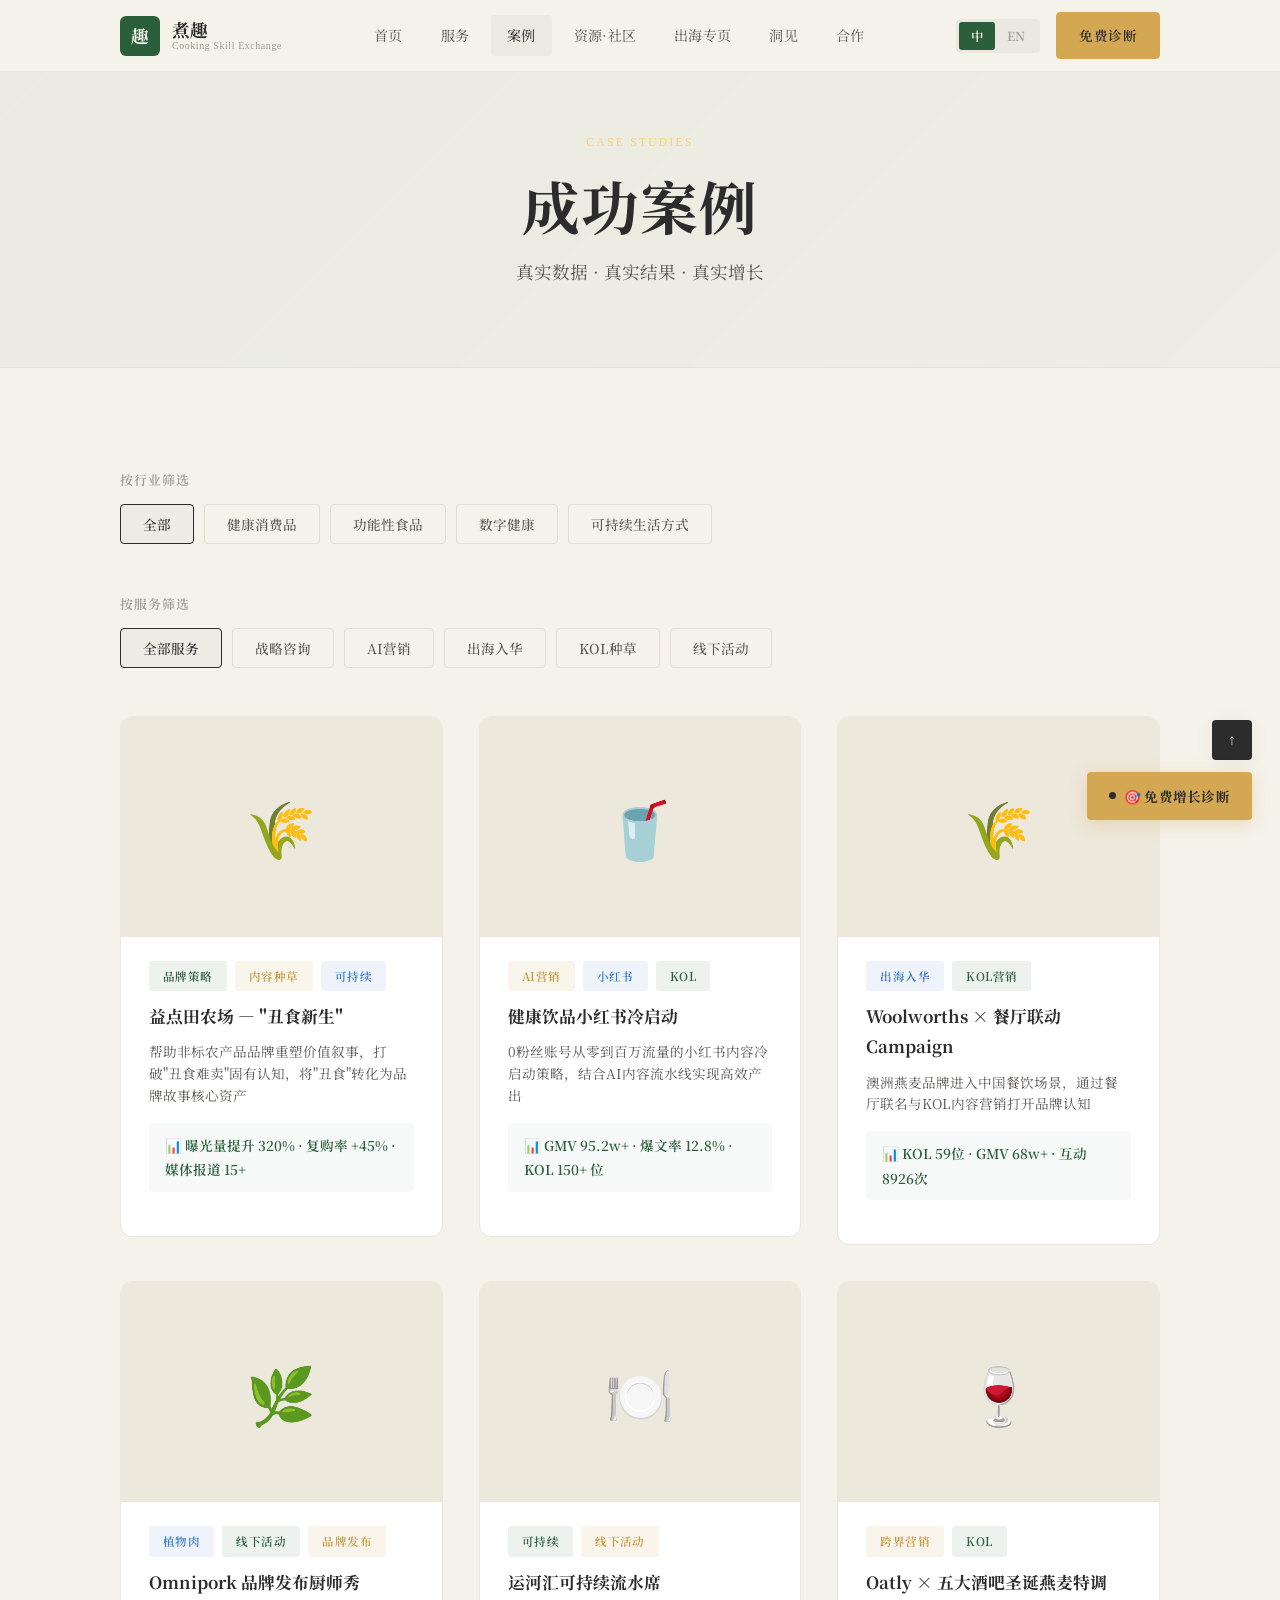
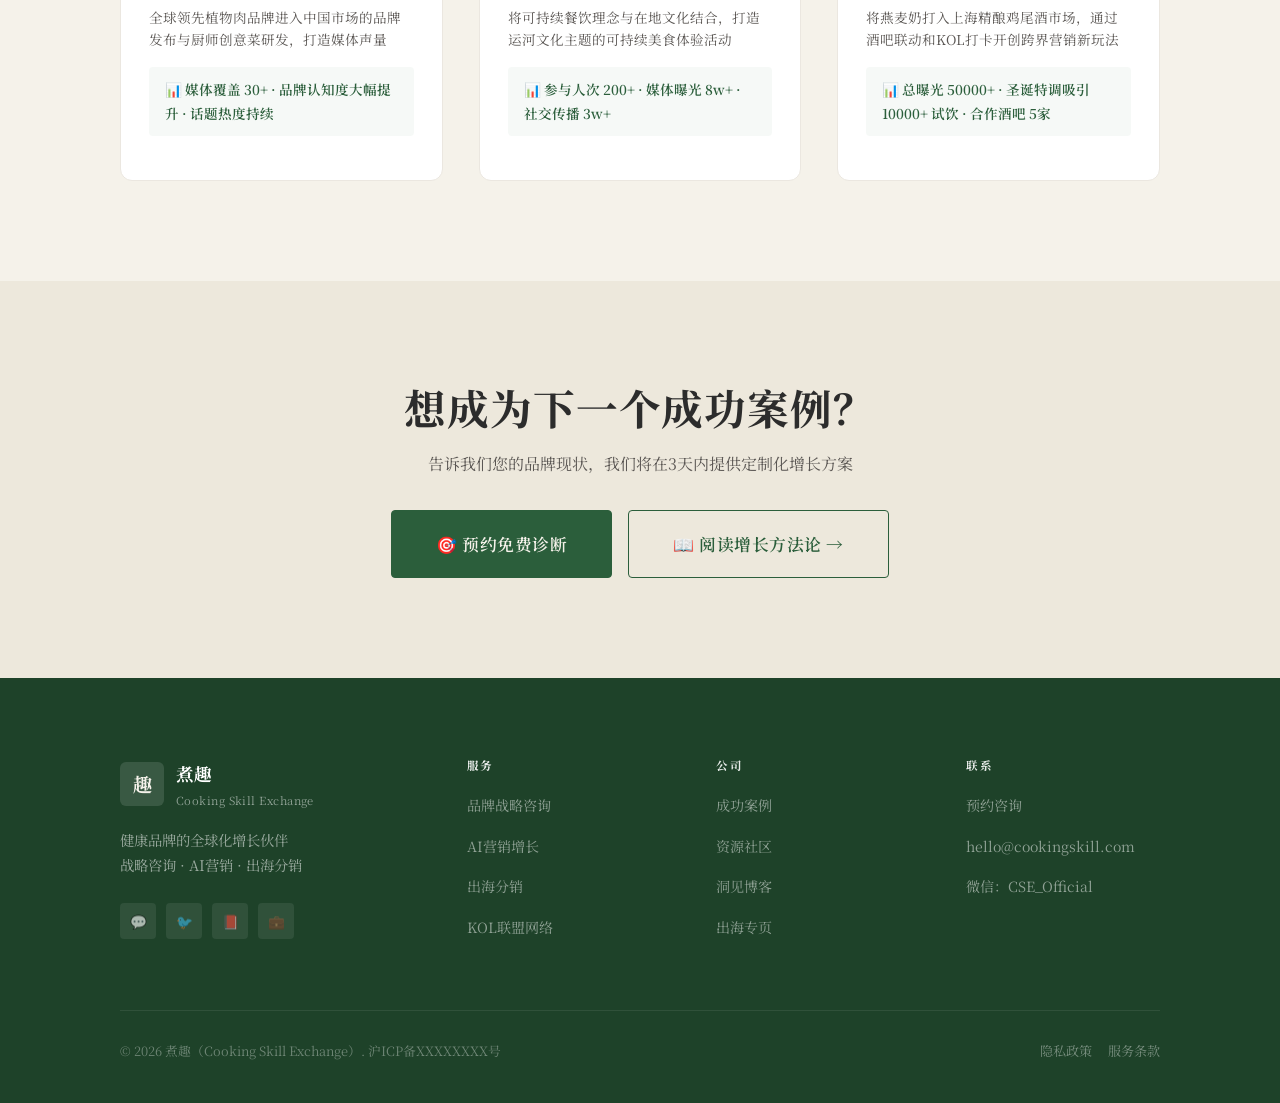
==== pages/cases.html @ 8b90eb32 "Initial commit: 煮趣官网极简优雅风格 V1.0" ====
<!DOCTYPE html>
<html lang="zh-CN">
<head>
  <meta charset="UTF-8">
  <meta name="viewport" content="width=device-width, initial-scale=1.0">
  <meta name="description" content="煮趣成功案例 — 涵盖健康消费品、AI营销、出海入华、KOL种草等真实增长数据。">
  <title>案例 | 煮趣 CSE</title>
  <link rel="preconnect" href="https://fonts.googleapis.com">
  <link href="https://fonts.googleapis.com/css2?family=Noto+Serif+SC:wght@400;600;700;900&family=Georgia&display=swap" rel="stylesheet">
  <link rel="stylesheet" href="../css/main.css">
</head>
<body>

<!-- 导航栏 -->
<nav class="navbar" id="navbar">
  <div class="navbar-inner">
    <a href="../index.html" class="navbar-logo">
      <div class="navbar-logo-icon">趣</div>
      <div class="navbar-logo-text">
        <span class="navbar-logo-cn">煮趣</span>
        <span class="navbar-logo-en">Cooking Skill Exchange</span>
      </div>
    </a>
    <nav class="navbar-nav">
      <a href="../index.html">首页</a>
      <a href="services.html">服务</a>
      <a href="cases.html" class="active">案例</a>
      <a href="resources.html">资源·社区</a>
      <a href="global.html">出海专页</a>
      <a href="insights.html">洞见</a>
      <a href="contact.html">合作</a>
    </nav>
    <div class="navbar-actions">
      <div class="lang-switch">
        <button class="lang-btn active" data-lang="zh">中</button>
        <button class="lang-btn" data-lang="en">EN</button>
      </div>
      <a href="contact.html" class="btn btn-primary btn-sm">免费诊断</a>
    </div>
    <button class="hamburger" aria-label="菜单"><span></span><span></span><span></span></button>
  </div>
</nav>

<div class="mobile-menu">
  <a href="../index.html">首页</a>
  <a href="services.html">服务</a>
  <a href="cases.html">案例</a>
  <a href="resources.html">资源·社区</a>
  <a href="global.html">出海专页</a>
  <a href="insights.html">洞见</a>
  <a href="contact.html">合作</a>
  <div class="mobile-menu-actions">
    <a href="contact.html" class="btn btn-primary btn-sm">免费诊断</a>
  </div>
</div>

<!-- Page Hero -->
<section class="page-hero">
  <div class="container">
    <div class="page-hero-content">
      <p class="section-label" style="color:#ffd166;">Case Studies</p>
      <h1>成功案例</h1>
      <p class="desc">真实数据 · 真实结果 · 真实增长</p>
    </div>
  </div>
</section>

<!-- 筛选区 -->
<section class="section" style="padding-bottom:0;">
  <div class="container">
    <div style="margin-bottom:32px;">
      <p style="font-size:0.8rem;color:var(--muted);font-weight:600;text-transform:uppercase;letter-spacing:0.08em;margin-bottom:12px;">按行业筛选</p>
      <div class="filter-bar">
        <button class="filter-btn active" data-filter="all">全部</button>
        <button class="filter-btn" data-filter="food">健康消费品</button>
        <button class="filter-btn" data-filter="functional">功能性食品</button>
        <button class="filter-btn" data-filter="digital">数字健康</button>
        <button class="filter-btn" data-filter="sustainable">可持续生活方式</button>
      </div>
    </div>
    <div style="margin-bottom:32px;">
      <p style="font-size:0.8rem;color:var(--muted);font-weight:600;text-transform:uppercase;letter-spacing:0.08em;margin-bottom:12px;">按服务筛选</p>
      <div class="filter-bar">
        <button class="filter-btn active" data-filter="all">全部服务</button>
        <button class="filter-btn" data-filter="strategy">战略咨询</button>
        <button class="filter-btn" data-filter="ai">AI营销</button>
        <button class="filter-btn" data-filter="global">出海入华</button>
        <button class="filter-btn" data-filter="kol">KOL种草</button>
        <button class="filter-btn" data-filter="offline">线下活动</button>
      </div>
    </div>
  </div>
</section>

<!-- 案例列表 -->
<section class="section" style="padding-top:0;">
  <div class="container">
    <div class="card-grid" id="caseGrid">

      <!-- 案例1：益点田农场 -->
      <div class="case-card-wrap" data-tags="strategy,food,sustainable">
        <div class="case-card">
          <div class="case-card-img" style="background:var(--cream-dark);;color:var(--green)">
            <div style="font-size:3.5rem;">🌾</div>
          </div>
          <div class="case-card-body">
            <div class="case-card-tags" style="margin-bottom:10px;">
              <span class="tag tag-green">品牌策略</span>
              <span class="tag tag-yellow">内容种草</span>
              <span class="tag tag-blue">可持续</span>
            </div>
            <div class="case-card-title">益点田农场 — "丑食新生"</div>
            <div class="case-card-challenge">帮助非标农产品品牌重塑价值叙事，打破"丑食难卖"固有认知，将"丑食"转化为品牌故事核心资产</div>
            <div class="case-card-result">📊 曝光量提升 320% · 复购率 +45% · 媒体报道 15+</div>
          </div>
        </div>
      </div>

      <!-- 案例2：健康饮品小红书 -->
      <div class="case-card-wrap" data-tags="ai,kol,food">
        <div class="case-card">
          <div class="case-card-img" style="background:var(--cream-dark);;color:var(--green)">
            <div style="font-size:3.5rem;">🥤</div>
          </div>
          <div class="case-card-body">
            <div class="case-card-tags" style="margin-bottom:10px;">
              <span class="tag tag-yellow">AI营销</span>
              <span class="tag tag-blue">小红书</span>
              <span class="tag tag-green">KOL</span>
            </div>
            <div class="case-card-title">健康饮品小红书冷启动</div>
            <div class="case-card-challenge">0粉丝账号从零到百万流量的小红书内容冷启动策略，结合AI内容流水线实现高效产出</div>
            <div class="case-card-result">📊 GMV 95.2w+ · 爆文率 12.8% · KOL 150+ 位</div>
          </div>
        </div>
      </div>

      <!-- 案例3：Woolworths -->
      <div class="case-card-wrap" data-tags="global,kol,food">
        <div class="case-card">
          <div class="case-card-img" style="background:var(--cream-dark);;color:var(--green)">
            <div style="font-size:3.5rem;">🌾</div>
          </div>
          <div class="case-card-body">
            <div class="case-card-tags" style="margin-bottom:10px;">
              <span class="tag tag-blue">出海入华</span>
              <span class="tag tag-green">KOL营销</span>
            </div>
            <div class="case-card-title">Woolworths × 餐厅联动 Campaign</div>
            <div class="case-card-challenge">澳洲燕麦品牌进入中国餐饮场景，通过餐厅联名与KOL内容营销打开品牌认知</div>
            <div class="case-card-result">📊 KOL 59位 · GMV 68w+ · 互动 8926次</div>
          </div>
        </div>
      </div>

      <!-- 案例4：Omnipork厨师秀 -->
      <div class="case-card-wrap" data-tags="offline,strategy,functional">
        <div class="case-card">
          <div class="case-card-img" style="background:var(--cream-dark);;color:var(--green)">
            <div style="font-size:3.5rem;">🌿</div>
          </div>
          <div class="case-card-body">
            <div class="case-card-tags" style="margin-bottom:10px;">
              <span class="tag tag-blue">植物肉</span>
              <span class="tag tag-green">线下活动</span>
              <span class="tag tag-yellow">品牌发布</span>
            </div>
            <div class="case-card-title">Omnipork 品牌发布厨师秀</div>
            <div class="case-card-challenge">全球领先植物肉品牌进入中国市场的品牌发布与厨师创意菜研发，打造媒体声量</div>
            <div class="case-card-result">📊 媒体覆盖 30+ · 品牌认知度大幅提升 · 话题热度持续</div>
          </div>
        </div>
      </div>

      <!-- 案例5：运河汇可持续 -->
      <div class="case-card-wrap" data-tags="offline,sustainable,strategy">
        <div class="case-card">
          <div class="case-card-img" style="background:var(--cream-dark);;color:var(--green)">
            <div style="font-size:3.5rem;">🍽️</div>
          </div>
          <div class="case-card-body">
            <div class="case-card-tags" style="margin-bottom:10px;">
              <span class="tag tag-green">可持续</span>
              <span class="tag tag-yellow">线下活动</span>
            </div>
            <div class="case-card-title">运河汇可持续流水席</div>
            <div class="case-card-challenge">将可持续餐饮理念与在地文化结合，打造运河文化主题的可持续美食体验活动</div>
            <div class="case-card-result">📊 参与人次 200+ · 媒体曝光 8w+ · 社交传播 3w+</div>
          </div>
        </div>
      </div>

      <!-- 案例6：Oatly酒吧联动 -->
      <div class="case-card-wrap" data-tags="global,kol,food">
        <div class="case-card">
          <div class="case-card-img" style="background:var(--cream-dark);;color:var(--green)">
            <div style="font-size:3.5rem;">🍷</div>
          </div>
          <div class="case-card-body">
            <div class="case-card-tags" style="margin-bottom:10px;">
              <span class="tag tag-yellow">跨界营销</span>
              <span class="tag tag-green">KOL</span>
            </div>
            <div class="case-card-title">Oatly × 五大酒吧圣诞燕麦特调</div>
            <div class="case-card-challenge">将燕麦奶打入上海精酿鸡尾酒市场，通过酒吧联动和KOL打卡开创跨界营销新玩法</div>
            <div class="case-card-result">📊 总曝光 50000+ · 圣诞特调吸引 10000+ 试饮 · 合作酒吧 5家</div>
          </div>
        </div>
      </div>

    </div>
  </div>
</section>

<!-- 底部CTA -->
<section class="section" style="background:var(--cream-dark);">
  <div class="container" style="text-align:center;">
    <h2 style="margin-bottom:16px;">想成为下一个成功案例？</h2>
    <p style="color:var(--deep-light);max-width:480px;margin:0 auto 32px;">告诉我们您的品牌现状，我们将在3天内提供定制化增长方案</p>
    <div style="display:flex;gap:16px;justify-content:center;flex-wrap:wrap;">
      <a href="contact.html" class="btn btn-green btn-lg">🎯 预约免费诊断</a>
      <a href="insights.html" class="btn btn-outline-green btn-lg">📖 阅读增长方法论 →</a>
    </div>
  </div>
</section>

<!-- 页脚 -->
<footer class="footer">
  <div class="container">
    <div class="footer-grid">
      <div class="footer-brand">
        <div class="footer-logo">
          <div class="footer-logo-icon">趣</div>
          <div><div style="font-weight:700;font-size:1.1rem;color:white;">煮趣</div><div style="font-size:0.7rem;color:rgba(255,255,255,0.5);letter-spacing:0.04em;">Cooking Skill Exchange</div></div>
        </div>
        <p class="footer-tagline">健康品牌的全球化增长伙伴<br>战略咨询 · AI营销 · 出海分销</p>
        <div class="footer-social"><a href="#">💬</a><a href="#">🐦</a><a href="#">📕</a><a href="#">💼</a></div>
      </div>
      <div class="footer-col"><h4>服务</h4><ul><li><a href="services.html">品牌战略咨询</a></li><li><a href="services.html">AI营销增长</a></li><li><a href="global.html">出海分销</a></li><li><a href="services.html">KOL联盟网络</a></li></ul></div>
      <div class="footer-col"><h4>公司</h4><ul><li><a href="cases.html">成功案例</a></li><li><a href="resources.html">资源社区</a></li><li><a href="insights.html">洞见博客</a></li><li><a href="global.html">出海专页</a></li></ul></div>
      <div class="footer-col"><h4>联系</h4><ul><li><a href="contact.html">预约咨询</a></li><li><a href="mailto:hello@cookingskill.com">hello@cookingskill.com</a></li><li><a href="#">微信：CSE_Official</a></li></ul></div>
    </div>
    <div class="footer-bottom">
      <p class="footer-copyright">© 2026 煮趣（Cooking Skill Exchange）. 沪ICP备XXXXXXXX号</p>
      <div style="display:flex;gap:16px;font-size:0.82rem;"><a href="#" style="color:rgba(255,255,255,0.4);">隐私政策</a><a href="#" style="color:rgba(255,255,255,0.4);">服务条款</a></div>
    </div>
  </div>
</footer>

<div class="float-cta">
  <button class="back-to-top" onclick="window.scrollTo({top:0,behavior:'smooth'})">↑</button>
  <a href="contact.html" class="float-cta-btn"><div class="pulse"></div>🎯 免费增长诊断</a>
</div>

<script src="../js/main.js"></script>
</body>
</html>
---- css/main.css ----
/* ===========================
   煮趣 CSE 官网 - 全局样式
   极简优雅风格 · 米白衬线体系
   =========================== */

/* CSS变量 - 极简优雅色系 */
:root {
  --green: #2B5E3B;
  --green-dark: #1e4229;
  --green-light: #3d7a52;
  --cream: #F5F2EA;
  --cream-dark: #EDE8DC;
  --white: #FFFFFF;
  --deep: #2C2C2C;
  --deep-light: #5A5653;
  --muted: #9E9A95;
  --accent-yellow: #D4A853;
  --accent-yellow-light: #F5E6C8;
  --accent-yellow-hover: #C49840;
  --border: #E0DBD3;
  --border-light: #EBE7E0;
  --shadow-soft: 0 2px 20px rgba(44,44,44,0.06);
  --shadow-hover: 0 8px 32px rgba(44,44,44,0.10);
  --radius: 6px;
  --radius-lg: 12px;
  --transition: 0.35s cubic-bezier(0.4, 0, 0.2, 1);
  --font-heading: 'Noto Serif SC', 'Georgia', 'Times New Roman', serif;
  --font-body: 'Georgia', 'Noto Serif SC', serif;
  --font-en: 'Georgia', 'Times New Roman', serif;
  --nav-height: 72px;
  --max-width: 1120px;
}

/* 重置 */
*, *::before, *::after {
  box-sizing: border-box;
  margin: 0;
  padding: 0;
}

html {
  scroll-behavior: smooth;
  font-size: 16px;
}

body {
  font-family: var(--font-body);
  color: var(--deep);
  background: var(--cream);
  line-height: 1.8;
  overflow-x: hidden;
  -webkit-font-smoothing: antialiased;
  -moz-osx-font-smoothing: grayscale;
}

img {
  max-width: 100%;
  height: auto;
  display: block;
}

a {
  color: inherit;
  text-decoration: none;
  transition: color var(--transition);
}

ul, ol {
  list-style: none;
}

/* ===========================
   排版 — 衬线优雅体系
   =========================== */

h1, h2, h3, h4, h5, h6 {
  font-family: var(--font-heading);
  font-weight: 700;
  line-height: 1.25;
  letter-spacing: 0.02em;
  color: var(--deep);
}

h1 { font-size: clamp(2.2rem, 5vw, 3.6rem); }
h2 { font-size: clamp(1.8rem, 3.5vw, 2.6rem); }
h3 { font-size: clamp(1.3rem, 2.5vw, 1.8rem); }
h4 { font-size: 1.15rem; }

p {
  color: var(--deep-light);
  font-size: 1rem;
  line-height: 1.85;
}

.section-label {
  font-family: var(--font-en);
  font-size: 0.72rem;
  font-weight: 400;
  letter-spacing: 0.2em;
  text-transform: uppercase;
  color: var(--muted);
  margin-bottom: 1rem;
}

.section-title {
  font-size: clamp(1.8rem, 3vw, 2.4rem);
  color: var(--deep);
  margin-bottom: 1.2rem;
  letter-spacing: -0.01em;
}

.section-subtitle {
  font-size: 1.05rem;
  color: var(--muted);
  max-width: 540px;
  margin: 0 auto 3.5rem;
  line-height: 1.8;
}

/* ===========================
   容器布局 — 宽松留白
   =========================== */

.container {
  width: 100%;
  max-width: var(--max-width);
  margin: 0 auto;
  padding: 0 40px;
}

.section {
  padding: 100px 0;
}

.section-center {
  text-align: center;
}

.grid-2 {
  display: grid;
  grid-template-columns: repeat(2, 1fr);
  gap: 48px;
}

.grid-3 {
  display: grid;
  grid-template-columns: repeat(3, 1fr);
  gap: 36px;
}

.grid-4 {
  display: grid;
  grid-template-columns: repeat(4, 1fr);
  gap: 28px;
}

/* ===========================
   按钮 — 淡黄色点缀体系
   =========================== */

.btn {
  display: inline-flex;
  align-items: center;
  gap: 8px;
  padding: 14px 32px;
  font-size: 0.92rem;
  font-weight: 600;
  border-radius: 4px;
  cursor: pointer;
  transition: all var(--transition);
  border: 1.5px solid transparent;
  font-family: var(--font-body);
  white-space: nowrap;
  letter-spacing: 0.03em;
}

.btn-primary {
  background: var(--accent-yellow);
  color: var(--deep);
  border-color: var(--accent-yellow);
}

.btn-primary:hover {
  background: var(--accent-yellow-hover);
  border-color: var(--accent-yellow-hover);
  transform: translateY(-2px);
  box-shadow: 0 6px 20px rgba(212, 168, 83, 0.35);
}

.btn-secondary {
  background: transparent;
  color: var(--deep);
  border-color: var(--border);
}

.btn-secondary:hover {
  background: var(--deep);
  color: var(--cream);
  border-color: var(--deep);
  transform: translateY(-2px);
}

.btn-outline-green {
  background: transparent;
  color: var(--green);
  border-color: var(--green);
}

.btn-outline-green:hover {
  background: var(--green);
  color: var(--cream);
  transform: translateY(-2px);
}

.btn-green {
  background: var(--green);
  color: var(--cream);
  border-color: var(--green);
}

.btn-green:hover {
  background: var(--green-dark);
  transform: translateY(-2px);
  box-shadow: 0 6px 20px rgba(43, 94, 59, 0.25);
}

.btn-sm {
  padding: 10px 22px;
  font-size: 0.85rem;
}

.btn-lg {
  padding: 18px 44px;
  font-size: 1.05rem;
}

/* ===========================
   标签
   =========================== */

.tag {
  display: inline-flex;
  align-items: center;
  gap: 4px;
  padding: 5px 14px;
  border-radius: 3px;
  font-size: 0.72rem;
  font-weight: 600;
  letter-spacing: 0.04em;
}

.tag-green { background: rgba(43,94,59,0.08); color: var(--green); }
.tag-yellow { background: rgba(212,168,83,0.12); color: var(--accent-yellow-hover); }
.tag-blue { background: rgba(52,120,212,0.08); color: #3478d4; }

/* ===========================
   导航栏 — 极简透明风
   =========================== */

.navbar {
  position: fixed;
  top: 0;
  left: 0;
  right: 0;
  z-index: 1000;
  height: var(--nav-height);
  background: rgba(245, 242, 234, 0.92);
  backdrop-filter: blur(16px);
  -webkit-backdrop-filter: blur(16px);
  border-bottom: 1px solid rgba(0,0,0,0.05);
  transition: all var(--transition);
}

.navbar.scrolled {
  box-shadow: 0 1px 12px rgba(44,44,44,0.06);
  background: rgba(245, 242, 234, 0.97);
}

.navbar-inner {
  max-width: var(--max-width);
  margin: 0 auto;
  padding: 0 40px;
  height: 100%;
  display: flex;
  align-items: center;
  justify-content: space-between;
  gap: 40px;
}

.navbar-logo {
  display: flex;
  align-items: center;
  gap: 12px;
  flex-shrink: 0;
}

.navbar-logo-icon {
  width: 40px;
  height: 40px;
  background: var(--green);
  border-radius: 6px;
  display: flex;
  align-items: center;
  justify-content: center;
  color: var(--cream);
  font-weight: 700;
  font-size: 1.1rem;
  font-family: var(--font-heading);
}

.navbar-logo-text {
  display: flex;
  flex-direction: column;
  line-height: 1.2;
}

.navbar-logo-cn {
  font-size: 1.1rem;
  font-weight: 700;
  color: var(--deep);
  font-family: var(--font-heading);
}

.navbar-logo-en {
  font-size: 0.62rem;
  color: var(--muted);
  letter-spacing: 0.06em;
  font-family: var(--font-en);
}

.navbar-nav {
  display: flex;
  align-items: center;
  gap: 6px;
  flex: 1;
  justify-content: center;
}

.navbar-nav a {
  padding: 8px 16px;
  font-size: 0.88rem;
  font-weight: 400;
  color: var(--deep-light);
  border-radius: 4px;
  transition: all var(--transition);
  letter-spacing: 0.02em;
}

.navbar-nav a:hover,
.navbar-nav a.active {
  color: var(--deep);
  background: rgba(44,44,44,0.04);
}

.navbar-actions {
  display: flex;
  align-items: center;
  gap: 16px;
  flex-shrink: 0;
}

.lang-switch {
  display: flex;
  align-items: center;
  gap: 0;
  background: rgba(44,44,44,0.05);
  border-radius: 4px;
  padding: 2px;
  border: 1px solid var(--border-light);
}

.lang-btn {
  padding: 5px 12px;
  border-radius: 3px;
  font-size: 0.78rem;
  font-weight: 600;
  cursor: pointer;
  transition: all var(--transition);
  color: var(--muted);
  border: none;
  background: transparent;
  font-family: var(--font-body);
}

.lang-btn.active {
  background: var(--green);
  color: var(--cream);
}

/* 汉堡菜单 */
.hamburger {
  display: none;
  flex-direction: column;
  gap: 5px;
  cursor: pointer;
  padding: 8px;
  border-radius: 4px;
  border: none;
  background: transparent;
}

.hamburger span {
  display: block;
  width: 22px;
  height: 1.5px;
  background: var(--deep);
  border-radius: 1px;
  transition: all var(--transition);
}

.hamburger.open span:nth-child(1) {
  transform: translateY(6.5px) rotate(45deg);
}

.hamburger.open span:nth-child(2) {
  opacity: 0;
}

.hamburger.open span:nth-child(3) {
  transform: translateY(-6.5px) rotate(-45deg);
}

/* 移动端菜单 */
.mobile-menu {
  display: none;
  position: fixed;
  top: var(--nav-height);
  left: 0;
  right: 0;
  background: var(--cream);
  border-bottom: 1px solid var(--border-light);
  padding: 24px 40px 32px;
  z-index: 999;
  box-shadow: var(--shadow-soft);
}

.mobile-menu.open {
  display: block;
}

.mobile-menu a {
  display: block;
  padding: 14px 0;
  font-size: 1.05rem;
  font-weight: 400;
  color: var(--deep);
  border-bottom: 1px solid var(--border-light);
  font-family: var(--font-heading);
}

.mobile-menu-actions {
  margin-top: 20px;
  display: flex;
  gap: 12px;
  flex-wrap: wrap;
}

/* ===========================
   页脚 — 深绿典雅
   =========================== */

.footer {
  background: var(--green-dark);
  color: rgba(255,255,255,0.82);
  padding: 80px 0 40px;
}

.footer-grid {
  display: grid;
  grid-template-columns: 1.5fr 1fr 1fr 1fr;
  gap: 56px;
  margin-bottom: 56px;
}

.footer-brand {
  display: flex;
  flex-direction: column;
  gap: 18px;
}

.footer-logo {
  display: flex;
  align-items: center;
  gap: 12px;
}

.footer-logo-icon {
  width: 44px;
  height: 44px;
  background: rgba(255,255,255,0.12);
  border-radius: 6px;
  display: flex;
  align-items: center;
  justify-content: center;
  font-size: 1.2rem;
  font-weight: 700;
  color: var(--cream);
  font-family: var(--font-heading);
}

.footer-tagline {
  font-size: 0.9rem;
  line-height: 1.7;
  color: rgba(255,255,255,0.55);
  font-family: var(--font-body);
}

.footer-social {
  display: flex;
  gap: 10px;
  margin-top: 8px;
}

.footer-social a {
  width: 36px;
  height: 36px;
  background: rgba(255,255,255,0.08);
  border-radius: 4px;
  display: flex;
  align-items: center;
  justify-content: center;
  color: rgba(255,255,255,0.6);
  font-size: 0.85rem;
  transition: all var(--transition);
}

.footer-social a:hover {
  background: var(--accent-yellow);
  color: var(--deep);
}

.footer-col h4 {
  font-size: 0.72rem;
  font-weight: 700;
  color: rgba(255,255,255,0.9);
  letter-spacing: 0.12em;
  text-transform: uppercase;
  margin-bottom: 18px;
  font-family: var(--font-heading);
}

.footer-col ul li {
  margin-bottom: 12px;
}

.footer-col ul li a {
  font-size: 0.88rem;
  color: rgba(255,255,255,0.5);
  transition: color var(--transition);
  font-family: var(--font-body);
}

.footer-col ul li a:hover {
  color: var(--cream);
}

.footer-bottom {
  border-top: 1px solid rgba(255,255,255,0.08);
  padding-top: 28px;
  display: flex;
  justify-content: space-between;
  align-items: center;
  flex-wrap: wrap;
  gap: 16px;
}

.footer-copyright {
  font-size: 0.8rem;
  color: rgba(255,255,255,0.35);
}

/* ===========================
   悬浮诊断按钮
   =========================== */

.float-cta {
  position: fixed;
  right: 28px;
  bottom: 80px;
  z-index: 900;
  display: flex;
  flex-direction: column;
  align-items: flex-end;
  gap: 12px;
}

.float-cta-btn {
  background: var(--accent-yellow);
  color: var(--deep);
  padding: 12px 22px;
  border-radius: 4px;
  font-size: 0.85rem;
  font-weight: 700;
  box-shadow: 0 4px 16px rgba(212, 168, 83, 0.35);
  cursor: pointer;
  transition: all var(--transition);
  display: flex;
  align-items: center;
  gap: 8px;
  border: none;
  font-family: var(--font-body);
  letter-spacing: 0.02em;
}

.float-cta-btn:hover {
  transform: translateY(-3px);
  box-shadow: 0 8px 28px rgba(212, 168, 83, 0.45);
  color: var(--deep);
}

.float-cta-btn .pulse {
  width: 7px;
  height: 7px;
  background: var(--deep);
  border-radius: 50%;
  animation: pulse 1.5s ease infinite;
}

@keyframes pulse {
  0%, 100% { opacity: 1; transform: scale(1); }
  50% { opacity: 0.4; transform: scale(1.4); }
}

/* 回到顶部 */
.back-to-top {
  width: 40px;
  height: 40px;
  background: var(--deep);
  color: var(--cream);
  border-radius: 4px;
  display: flex;
  align-items: center;
  justify-content: center;
  cursor: pointer;
  box-shadow: var(--shadow-soft);
  border: none;
  font-size: 0.95rem;
  transition: all var(--transition);
  opacity: 0;
  pointer-events: none;
}

.back-to-top.visible {
  opacity: 1;
  pointer-events: auto;
}

.back-to-top:hover {
  background: var(--green);
  transform: translateY(-3px);
}

/* ===========================
   Hero 区域 — 极简大图风
   =========================== */

.hero {
  min-height: 100vh;
  display: flex;
  align-items: center;
  background: var(--cream);
  position: relative;
  overflow: hidden;
  padding-top: var(--nav-height);
}

.hero::before {
  content: '';
  position: absolute;
  top: -30%;
  right: -10%;
  width: 55%;
  height: 130%;
  background: var(--green);
  opacity: 0.04;
  border-radius: 0 0 0 50%;
  pointer-events: none;
}

.hero-content {
  position: relative;
  z-index: 1;
  max-width: 640px;
  padding: 60px 0;
}

.hero-badge {
  display: inline-flex;
  align-items: center;
  gap: 8px;
  background: rgba(43,94,59,0.06);
  border: 1px solid rgba(43,94,59,0.1);
  color: var(--green);
  padding: 7px 18px;
  border-radius: 4px;
  font-size: 0.8rem;
  font-weight: 500;
  margin-bottom: 32px;
  font-family: var(--font-body);
}

.hero-title {
  color: var(--deep);
  font-size: clamp(2.4rem, 5.5vw, 4rem);
  font-weight: 700;
  margin-bottom: 24px;
  line-height: 1.2;
  letter-spacing: -0.02em;
}

.hero-title span {
  color: var(--green);
}

.hero-subtitle {
  color: var(--muted);
  font-size: 1.15rem;
  margin-bottom: 24px;
  line-height: 1.7;
}

.hero-dividers {
  display: flex;
  gap: 24px;
  margin-bottom: 44px;
  flex-wrap: wrap;
}

.hero-dividers span {
  display: flex;
  align-items: center;
  gap: 8px;
  color: var(--deep-light);
  font-size: 0.92rem;
  font-family: var(--font-heading);
}

.hero-dividers span::before {
  content: '';
  width: 5px;
  height: 5px;
  border-radius: 50%;
  background: var(--accent-yellow);
  flex-shrink: 0;
}

.hero-ctas {
  display: flex;
  gap: 16px;
  flex-wrap: wrap;
}

/* Hero 装饰图区 */
.hero-deco {
  position: absolute;
  right: 5%;
  top: 50%;
  transform: translateY(-50%);
  width: 42%;
  max-width: 500px;
  pointer-events: none;
}

.hero-deco-inner {
  width: 100%;
  aspect-ratio: 4/5;
  background: var(--cream-dark);
  border-radius: var(--radius-lg);
  display: flex;
  align-items: center;
  justify-content: center;
  font-size: 4rem;
  color: var(--muted);
  opacity: 0.6;
  border: 1px solid var(--border-light);
}

/* ===========================
   信任数据条
   =========================== */

.trust-bar {
  background: var(--cream-dark);
  padding: 56px 0;
  border-top: 1px solid var(--border-light);
  border-bottom: 1px solid var(--border-light);
}

.trust-stats {
  display: grid;
  grid-template-columns: repeat(4, 1fr);
  gap: 0;
}

.trust-stat {
  text-align: center;
  padding: 20px 16px;
  border-right: 1px solid var(--border);
}

.trust-stat:last-child {
  border-right: none;
}

.trust-stat-num {
  font-size: 2.4rem;
  font-weight: 700;
  color: var(--deep);
  line-height: 1;
  font-family: var(--font-heading);
  letter-spacing: -0.02em;
}

.trust-stat-num span {
  color: var(--accent-yellow-hover);
}

.trust-stat-label {
  font-size: 0.82rem;
  color: var(--muted);
  margin-top: 8px;
  font-weight: 400;
}

/* Logo墙 */
.logo-wall {
  padding: 44px 0;
  overflow: hidden;
  border-bottom: 1px solid var(--border-light);
}

.logo-track {
  display: flex;
  gap: 56px;
  animation: scroll-logo 30s linear infinite;
}

.logo-track:hover {
  animation-play-state: paused;
}

@keyframes scroll-logo {
  from { transform: translateX(0); }
  to { transform: translateX(-50%); }
}

.logo-item {
  flex-shrink: 0;
  height: 40px;
  display: flex;
  align-items: center;
  justify-content: center;
  opacity: 0.35;
  filter: grayscale(100%);
  transition: all var(--transition);
  cursor: pointer;
}

.logo-item:hover {
  opacity: 0.75;
  filter: grayscale(0%);
}

.logo-text {
  font-weight: 600;
  font-size: 0.88rem;
  color: var(--deep-light);
  white-space: nowrap;
  padding: 8px 20px;
  border: 1.5px solid var(--border);
  border-radius: 4px;
  transition: all var(--transition);
  font-family: var(--font-heading);
}

.logo-text:hover {
  border-color: var(--green);
  color: var(--green);
}

/* ===========================
   服务卡片 — 折叠手风琴
   =========================== */

.service-card {
  background: var(--white);
  border-radius: var(--radius-lg);
  border: 1px solid var(--border-light);
  overflow: hidden;
  transition: all var(--transition);
  cursor: pointer;
}

.service-card:hover {
  transform: translateY(-4px);
  box-shadow: var(--shadow-hover);
  border-color: var(--border);
}

.service-card-header {
  padding: 32px;
  display: flex;
  align-items: flex-start;
  gap: 18px;
}

.service-icon {
  width: 48px;
  height: 48px;
  border-radius: 8px;
  background: rgba(43,94,59,0.06);
  display: flex;
  align-items: center;
  justify-content: center;
  font-size: 1.4rem;
  flex-shrink: 0;
}

.service-card-body {
  padding: 0 32px 32px;
  display: none;
}

.service-card.expanded .service-card-body {
  display: block;
}

.service-card-body ul {
  list-style: none;
  margin-bottom: 20px;
}

.service-card-body ul li {
  display: flex;
  align-items: flex-start;
  gap: 10px;
  padding: 8px 0;
  font-size: 0.9rem;
  color: var(--deep-light);
  border-bottom: 1px solid var(--border-light);
  line-height: 1.6;
}

.service-card-body ul li::before {
  content: '';
  width: 5px;
  height: 5px;
  border-radius: 50%;
  background: var(--green);
  flex-shrink: 0;
  margin-top: 8px;
}

.service-card-expand {
  width: 28px;
  height: 28px;
  border-radius: 50%;
  background: rgba(44,44,44,0.05);
  display: flex;
  align-items: center;
  justify-content: center;
  color: var(--muted);
  font-size: 0.85rem;
  transition: all var(--transition);
  flex-shrink: 0;
  margin-left: auto;
  margin-top: 4px;
}

.service-card.expanded .service-card-expand {
  background: var(--green);
  color: var(--cream);
  transform: rotate(45deg);
}

/* ===========================
   案例卡片 — 大图留白风
   =========================== */

.case-card {
  background: var(--white);
  border-radius: var(--radius-lg);
  overflow: hidden;
  border: 1px solid var(--border-light);
  transition: all var(--transition);
}

.case-card:hover {
  transform: translateY(-6px);
  box-shadow: var(--shadow-hover);
}

.case-card-img {
  width: 100%;
  height: 220px;
  object-fit: cover;
  background: var(--cream-dark);
  display: flex;
  align-items: center;
  justify-content: center;
  color: var(--muted);
  font-size: 2.8rem;
  overflow: hidden;
  position: relative;
}

.case-card-img-placeholder {
  width: 100%;
  height: 220px;
  display: flex;
  align-items: center;
  justify-content: center;
  color: var(--muted);
  font-size: 3rem;
  background: var(--cream-dark);
}

.case-card-body {
  padding: 24px 28px 28px;
}

.case-card-title {
  font-size: 1.05rem;
  font-weight: 700;
  margin-bottom: 10px;
  color: var(--deep);
  font-family: var(--font-heading);
}

.case-card-challenge {
  font-size: 0.85rem;
  color: var(--deep-light);
  margin-bottom: 16px;
  line-height: 1.6;
}

.case-card-result {
  background: rgba(43,94,59,0.04);
  border-radius: 4px;
  padding: 10px 16px;
  margin-bottom: 16px;
  font-size: 0.85rem;
  color: var(--green);
  font-weight: 600;
}

.case-card-tags {
  display: flex;
  gap: 8px;
  flex-wrap: wrap;
}

/* ===========================
   博客卡片
   =========================== */

.blog-card {
  background: var(--white);
  border-radius: var(--radius-lg);
  overflow: hidden;
  border: 1px solid var(--border-light);
  transition: all var(--transition);
}

.blog-card:hover {
  transform: translateY(-4px);
  box-shadow: var(--shadow-hover);
}

.blog-card-img {
  width: 100%;
  height: 200px;
  display: flex;
  align-items: center;
  justify-content: center;
  font-size: 2.5rem;
  overflow: hidden;
  background: var(--cream-dark);
  color: var(--muted);
}

.blog-card-body {
  padding: 24px 28px 28px;
}

.blog-card-meta {
  display: flex;
  align-items: center;
  gap: 12px;
  margin-bottom: 12px;
  font-size: 0.78rem;
  color: var(--muted);
}

.blog-card-title {
  font-size: 1.05rem;
  font-weight: 700;
  margin-bottom: 10px;
  color: var(--deep);
  line-height: 1.45;
  font-family: var(--font-heading);
}

.blog-card-excerpt {
  font-size: 0.85rem;
  color: var(--deep-light);
  line-height: 1.7;
}

/* ===========================
   轮播
   =========================== */

.carousel-wrapper {
  position: relative;
  overflow: hidden;
}

.carousel-track {
  display: flex;
  gap: 28px;
  transition: transform 0.5s cubic-bezier(0.4, 0, 0.2, 1);
}

.carousel-controls {
  display: flex;
  justify-content: center;
  align-items: center;
  gap: 16px;
  margin-top: 40px;
}

.carousel-btn {
  width: 42px;
  height: 42px;
  border-radius: 4px;
  border: 1.5px solid var(--border);
  background: var(--white);
  color: var(--deep);
  font-size: 0.95rem;
  cursor: pointer;
  display: flex;
  align-items: center;
  justify-content: center;
  transition: all var(--transition);
}

.carousel-btn:hover {
  background: var(--deep);
  color: var(--cream);
  border-color: var(--deep);
}

.carousel-dots {
  display: flex;
  gap: 8px;
}

.carousel-dot {
  width: 7px;
  height: 7px;
  border-radius: 50%;
  background: var(--border);
  cursor: pointer;
  transition: all var(--transition);
}

.carousel-dot.active {
  background: var(--deep);
  width: 20px;
  border-radius: 3px;
}

/* ===========================
   FAQ 折叠
   =========================== */

.faq-item {
  border-bottom: 1px solid var(--border-light);
}

.faq-question {
  width: 100%;
  text-align: left;
  padding: 24px 0;
  display: flex;
  justify-content: space-between;
  align-items: center;
  gap: 16px;
  background: transparent;
  border: none;
  cursor: pointer;
  font-size: 1.02rem;
  font-weight: 600;
  color: var(--deep);
  font-family: var(--font-heading);
  transition: color var(--transition);
  letter-spacing: 0.01em;
}

.faq-question:hover {
  color: var(--green);
}

.faq-icon {
  width: 28px;
  height: 28px;
  flex-shrink: 0;
  background: rgba(44,44,44,0.04);
  border-radius: 50%;
  display: flex;
  align-items: center;
  justify-content: center;
  font-size: 1rem;
  color: var(--muted);
  transition: all var(--transition);
}

.faq-item.open .faq-icon {
  background: var(--deep);
  color: var(--cream);
  transform: rotate(45deg);
}

.faq-answer {
  display: none;
  padding: 0 0 24px;
  font-size: 0.95rem;
  color: var(--deep-light);
  line-height: 1.8;
}

.faq-item.open .faq-answer {
  display: block;
}

/* ===========================
   筛选器
   =========================== */

.filter-bar {
  display: flex;
  gap: 10px;
  flex-wrap: wrap;
  margin-bottom: 48px;
}

.filter-btn {
  padding: 9px 22px;
  border-radius: 4px;
  font-size: 0.85rem;
  font-weight: 500;
  border: 1.5px solid var(--border);
  background: transparent;
  color: var(--deep-light);
  cursor: pointer;
  transition: all var(--transition);
  font-family: var(--font-body);
}

.filter-btn:hover,
.filter-btn.active {
  border-color: var(--deep);
  color: var(--deep);
  background: rgba(44,44,44,0.03);
}

/* ===========================
   步骤流程
   =========================== */

.steps-row {
  display: grid;
  grid-template-columns: repeat(4, 1fr);
  gap: 28px;
  position: relative;
}

.steps-row::before {
  content: '';
  position: absolute;
  top: 32px;
  left: 8%;
  width: 84%;
  height: 1px;
  background: var(--border);
  z-index: 0;
}

.step-item {
  position: relative;
  z-index: 1;
  text-align: center;
}

.step-num {
  width: 64px;
  height: 64px;
  border-radius: 50%;
  background: var(--green);
  color: var(--cream);
  font-size: 1.4rem;
  font-weight: 700;
  display: flex;
  align-items: center;
  justify-content: center;
  margin: 0 auto 16px;
  font-family: var(--font-heading);
  box-shadow: 0 4px 12px rgba(43,94,59,0.2);
}

.step-title {
  font-size: 0.95rem;
  font-weight: 700;
  margin-bottom: 6px;
  color: var(--deep);
  font-family: var(--font-heading);
}

.step-desc {
  font-size: 0.82rem;
  color: var(--muted);
  line-height: 1.5;
}

/* ===========================
   表单
   =========================== */

.form-group {
  margin-bottom: 22px;
}

.form-label {
  display: block;
  font-size: 0.88rem;
  font-weight: 600;
  color: var(--deep);
  margin-bottom: 9px;
  font-family: var(--font-heading);
}

.form-label .req {
  color: var(--accent-yellow-hover);
  margin-left: 3px;
}

.form-control {
  width: 100%;
  padding: 13px 17px;
  border: 1.5px solid var(--border);
  border-radius: 6px;
  font-size: 0.95rem;
  font-family: var(--font-body);
  color: var(--deep);
  background: var(--white);
  transition: all var(--transition);
  outline: none;
}

.form-control:focus {
  border-color: var(--green);
  box-shadow: 0 0 0 3px rgba(43,94,59,0.08);
}

.form-control::placeholder {
  color: var(--muted);
}

select.form-control {
  cursor: pointer;
  appearance: none;
  background-image: url("data:image/svg+xml,%3Csvg xmlns='http://www.w3.org/2000/svg' width='12' height='8' viewBox='0 0 12 8'%3E%3Cpath d='M1 1l5 5 5-5' stroke='%23999' stroke-width='1.5' fill='none' stroke-linecap='round'/%3E%3C/svg%3E");
  background-repeat: no-repeat;
  background-position: right 16px center;
  padding-right: 40px;
}

textarea.form-control {
  resize: vertical;
  min-height: 120px;
}

.checkbox-group {
  display: grid;
  grid-template-columns: repeat(2, 1fr);
  gap: 10px;
}

.checkbox-item {
  display: flex;
  align-items: center;
  gap: 8px;
  cursor: pointer;
  font-size: 0.9rem;
  color: var(--deep-light);
}

.checkbox-item input {
  width: 16px;
  height: 16px;
  accent-color: var(--green);
  cursor: pointer;
}

/* ===========================
   特色区块 — 淡雅绿底
   =========================== */

.highlight-box {
  background: linear-gradient(135deg, rgba(43,94,59,0.06) 0%, rgba(43,94,59,0.03) 100%);
  border: 1px solid rgba(43,94,59,0.08);
  border-radius: var(--radius-lg);
  padding: 64px 48px;
  text-align: center;
  position: relative;
  overflow: hidden;
}

.highlight-box h2 {
  color: var(--deep);
  font-size: 2rem;
  margin-bottom: 16px;
}

.highlight-box p {
  color: var(--deep-light);
  font-size: 1.05rem;
  margin-bottom: 32px;
  max-width: 500px;
  margin-left: auto;
  margin-right: auto;
}

/* ===========================
   对比卡片
   =========================== */

.compare-card {
  border-radius: var(--radius-lg);
  padding: 40px;
  border: 1.5px solid;
}

.compare-card.inbound {
  border-color: rgba(43,94,59,0.2);
  background: rgba(43,94,59,0.02);
}

.compare-card.outbound {
  border-color: rgba(212,168,83,0.25);
  background: rgba(212,168,83,0.02);
}

.compare-card-badge {
  display: inline-block;
  padding: 5px 14px;
  border-radius: 3px;
  font-size: 0.75rem;
  font-weight: 700;
  margin-bottom: 18px;
  letter-spacing: 0.03em;
}

.inbound .compare-card-badge {
  background: rgba(43,94,59,0.08);
  color: var(--green);
}

.outbound .compare-card-badge {
  background: rgba(212,168,83,0.1);
  color: var(--accent-yellow-hover);
}

.compare-card h3 {
  margin-bottom: 24px;
  font-size: 1.4rem;
}

.compare-list {
  list-style: none;
}

.compare-list li {
  display: flex;
  gap: 10px;
  padding: 10px 0;
  font-size: 0.9rem;
  color: var(--deep-light);
  border-bottom: 1px solid var(--border-light);
  line-height: 1.6;
}

.compare-list li::before {
  content: '';
  width: 4px;
  height: 4px;
  border-radius: 50%;
  background: var(--green);
  flex-shrink: 0;
  margin-top: 8px;
}

.outbound .compare-list li::before {
  background: var(--accent-yellow-hover);
}

/* ===========================
   人物卡片
   =========================== */

.person-card {
  background: var(--white);
  border-radius: var(--radius-lg);
  padding: 28px 24px;
  text-align: center;
  border: 1px solid var(--border-light);
  transition: all var(--transition);
}

.person-card:hover {
  transform: translateY(-4px);
  box-shadow: var(--shadow-hover);
}

.person-avatar {
  width: 72px;
  height: 72px;
  border-radius: 50%;
  margin: 0 auto 16px;
  background: rgba(43,94,59,0.08);
  display: flex;
  align-items: center;
  justify-content: center;
  font-size: 1.8rem;
  color: var(--green);
  font-weight: 700;
  overflow: hidden;
}

.person-name {
  font-size: 1.05rem;
  font-weight: 700;
  margin-bottom: 4px;
  font-family: var(--font-heading);
  color: var(--deep);
}

.person-title {
  font-size: 0.8rem;
  color: var(--muted);
  margin-bottom: 12px;
}

.person-tags {
  display: flex;
  gap: 6px;
  justify-content: center;
  flex-wrap: wrap;
}

/* ===========================
   页面标题区 — 淡雅风
   =========================== */

.page-hero {
  background: linear-gradient(135deg, rgba(43,94,59,0.06) 0%, rgba(43,94,59,0.03) 100%);
  border-bottom: 1px solid rgba(43,94,59,0.06);
  padding: calc(var(--nav-height) + 60px) 0 80px;
  color: var(--deep);
  position: relative;
  overflow: hidden;
}

.page-hero-content {
  position: relative;
  z-index: 1;
  text-align: center;
}

.page-hero h1 {
  color: var(--deep);
  margin-bottom: 16px;
}

.page-hero .desc {
  color: var(--deep-light);
  font-size: 1.1rem;
  max-width: 560px;
  margin: 0 auto;
  line-height: 1.7;
}

/* ===========================
   卡片网格容器（筛选用）
   =========================== */

.card-grid {
  display: grid;
  grid-template-columns: repeat(3, 1fr);
  gap: 36px;
}

/* ===========================
   提示/提醒
   =========================== */

.badge-new {
  background: var(--accent-yellow);
  color: var(--deep);
  font-size: 0.65rem;
  font-weight: 700;
  padding: 2px 7px;
  border-radius: 3px;
  vertical-align: middle;
}

/* ===========================
   动画
   =========================== */

@keyframes fadeInUp {
  from { opacity: 0; transform: translateY(30px); }
  to { opacity: 1; transform: translateY(0); }
}

@keyframes fadeIn {
  from { opacity: 0; }
  to { opacity: 1; }
}

.animate-fadeInUp {
  animation: fadeInUp 0.7s ease both;
}

.animate-delay-1 { animation-delay: 0.1s; }
.animate-delay-2 { animation-delay: 0.2s; }
.animate-delay-3 { animation-delay: 0.3s; }
.animate-delay-4 { animation-delay: 0.4s; }

/* ===========================
   响应式
   =========================== */

@media (max-width: 1024px) {
  .grid-4 { grid-template-columns: repeat(2, 1fr); }
  .steps-row { grid-template-columns: repeat(2, 1fr); }
  .steps-row::before { display: none; }
  .footer-grid { grid-template-columns: 1.5fr 1fr 1fr; }
  .card-grid { grid-template-columns: repeat(2, 1fr); }
  .trust-stats { grid-template-columns: repeat(2, 1fr); }
  .hero-deco { display: none; }
}

@media (max-width: 768px) {
  :root {
    --nav-height: 60px;
  }

  .navbar-nav { display: none; }
  .hamburger { display: flex; }

  .grid-2, .grid-3 { grid-template-columns: 1fr; }
  .grid-4 { grid-template-columns: repeat(2, 1fr); }
  .card-grid { grid-template-columns: 1fr; }

  .section { padding: 64px 0; }
  .container { padding: 0 24px; }
  .navbar-inner { padding: 0 24px; }

  .highlight-box { padding: 40px 24px; }

  .footer-grid {
    grid-template-columns: 1fr 1fr;
    gap: 32px;
  }

  .footer-brand { grid-column: 1 / -1; }

  .hero-ctas { flex-direction: column; }
  .hero-ctas .btn { width: 100%; justify-content: center; }

  .trust-stats { grid-template-columns: repeat(2, 1fr); }
  .trust-stat { border-right: none; border-bottom: 1px solid var(--border); }

  .compare-card { padding: 24px; }
  .steps-row { grid-template-columns: 1fr; }
  .checkbox-group { grid-template-columns: 1fr; }

  h1 { font-size: 2rem; }
  h2 { font-size: 1.6rem; }
}

@media (max-width: 480px) {
  .container { padding: 0 20px; }
  .grid-4 { grid-template-columns: 1fr; }
  .trust-stats { grid-template-columns: 1fr 1fr; }
  .footer-grid { grid-template-columns: 1fr; }
  .float-cta { right: 16px; bottom: 60px; }
  .filter-bar { gap: 6px; }
  .filter-btn { padding: 6px 14px; font-size: 0.8rem; }
}
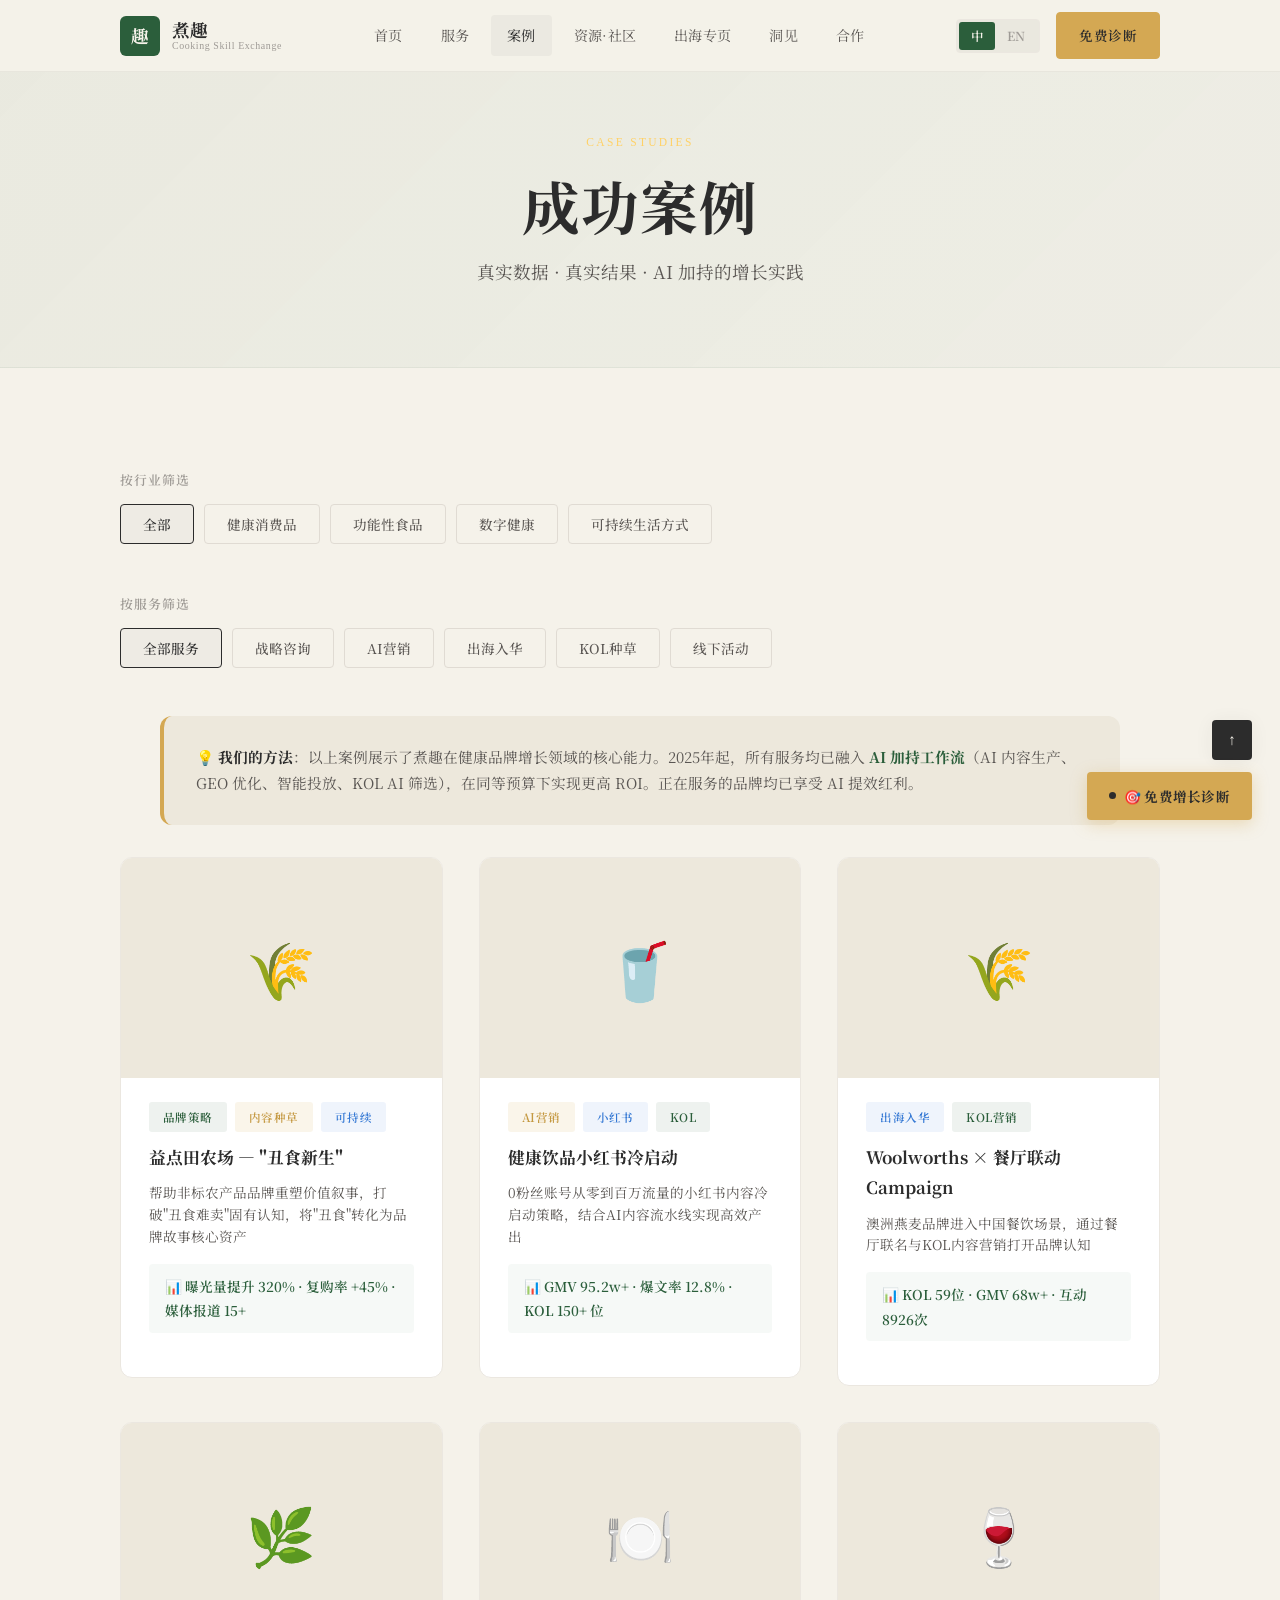
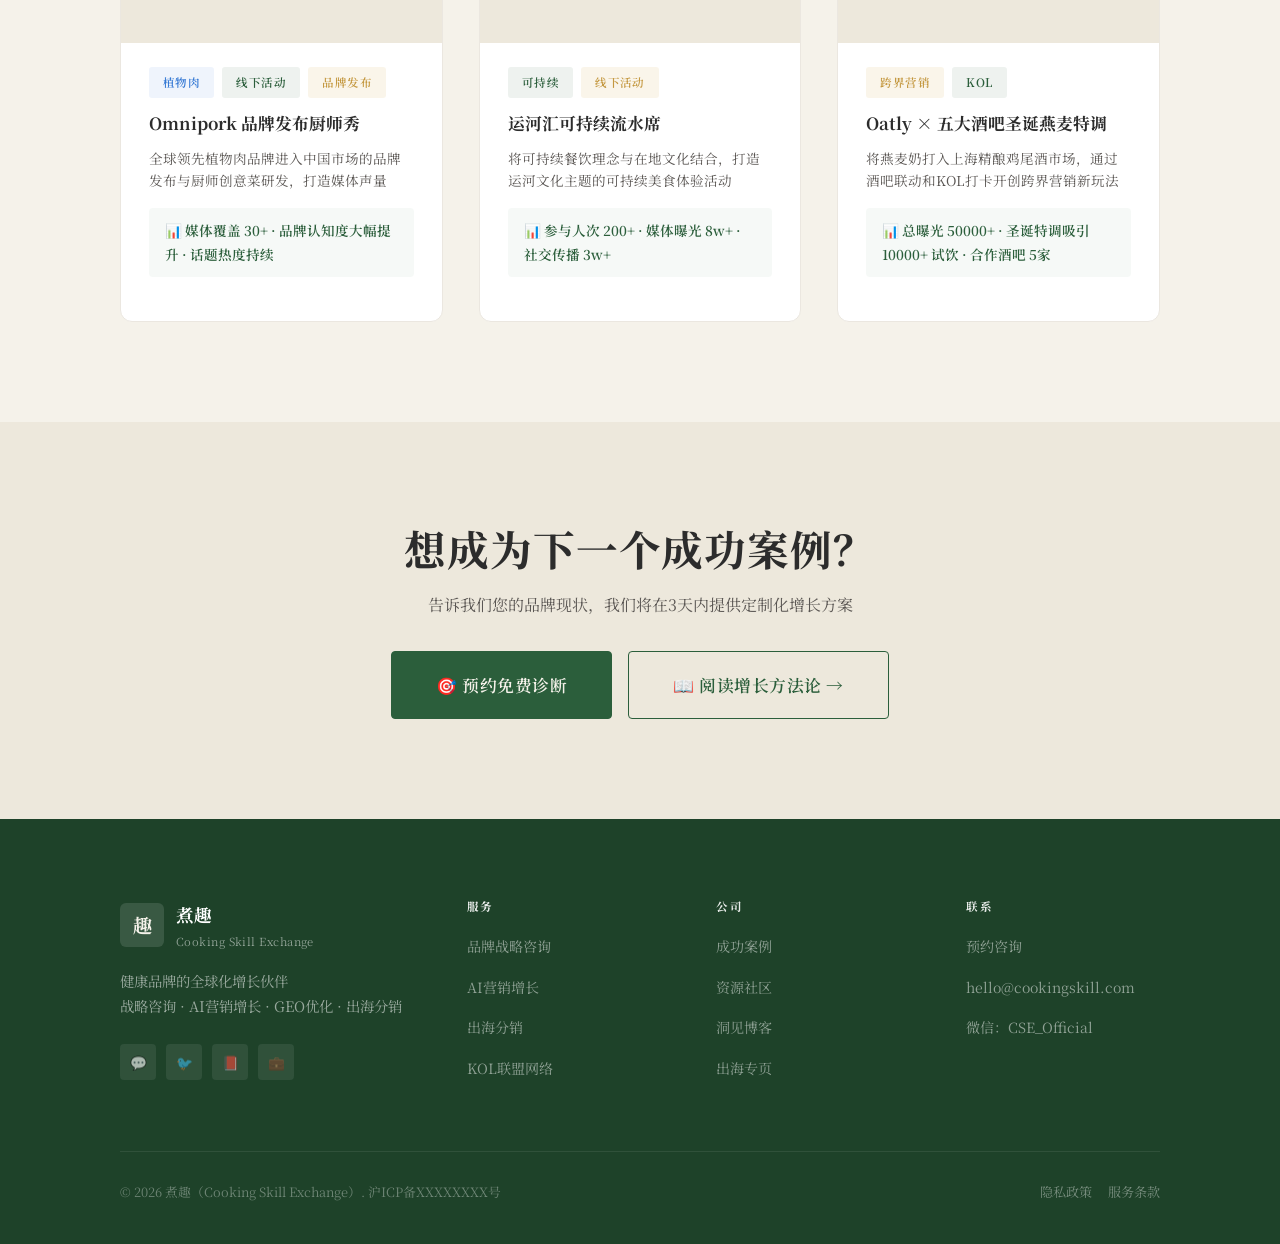
==== commit a8256c67: "定位调整：以健康品牌增长伙伴为核心，AI为加持能力 - Hero 副标题更新：AI加持的精准增长服务 - 三大核心价值卡片：AI 感融入所有卡片，不孤立 - 服务页：四个服务模块均加 AI 加持点说明" ====
--- a/pages/cases.html
+++ b/pages/cases.html
@@ -60,7 +60,7 @@
     <div class="page-hero-content">
       <p class="section-label" style="color:#ffd166;">Case Studies</p>
       <h1>成功案例</h1>
-      <p class="desc">真实数据 · 真实结果 · 真实增长</p>
+      <p class="desc">真实数据 · 真实结果 · AI 加持的增长实践</p>
     </div>
   </div>
 </section>
@@ -92,6 +92,17 @@
   </div>
 </section>
 
+<!-- AI 方法论说明 -->
+<section style="padding:0 0 32px 0;">
+  <div class="container">
+    <div style="background:var(--cream-dark);border-radius:12px;padding:28px 32px;border-left:4px solid var(--accent-yellow);max-width:960px;margin:0 auto;">
+      <p style="font-size:0.92rem;color:var(--deep-light);line-height:1.8;margin:0;">
+        💡 <strong style="color:var(--deep);">我们的方法</strong>：以上案例展示了煮趣在健康品牌增长领域的核心能力。2025年起，所有服务均已融入 <strong style="color:var(--green);">AI 加持工作流</strong>（AI 内容生产、GEO 优化、智能投放、KOL AI 筛选），在同等预算下实现更高 ROI。正在服务的品牌均已享受 AI 提效红利。
+      </p>
+    </div>
+  </div>
+</section>
+
 <!-- 案例列表 -->
 <section class="section" style="padding-top:0;">
   <div class="container">
@@ -233,7 +244,7 @@
           <div class="footer-logo-icon">趣</div>
           <div><div style="font-weight:700;font-size:1.1rem;color:white;">煮趣</div><div style="font-size:0.7rem;color:rgba(255,255,255,0.5);letter-spacing:0.04em;">Cooking Skill Exchange</div></div>
         </div>
-        <p class="footer-tagline">健康品牌的全球化增长伙伴<br>战略咨询 · AI营销 · 出海分销</p>
+        <p class="footer-tagline">健康品牌的全球化增长伙伴<br>战略咨询 · AI营销增长 · GEO优化 · 出海分销</p>
         <div class="footer-social"><a href="#">💬</a><a href="#">🐦</a><a href="#">📕</a><a href="#">💼</a></div>
       </div>
       <div class="footer-col"><h4>服务</h4><ul><li><a href="services.html">品牌战略咨询</a></li><li><a href="services.html">AI营销增长</a></li><li><a href="global.html">出海分销</a></li><li><a href="services.html">KOL联盟网络</a></li></ul></div>
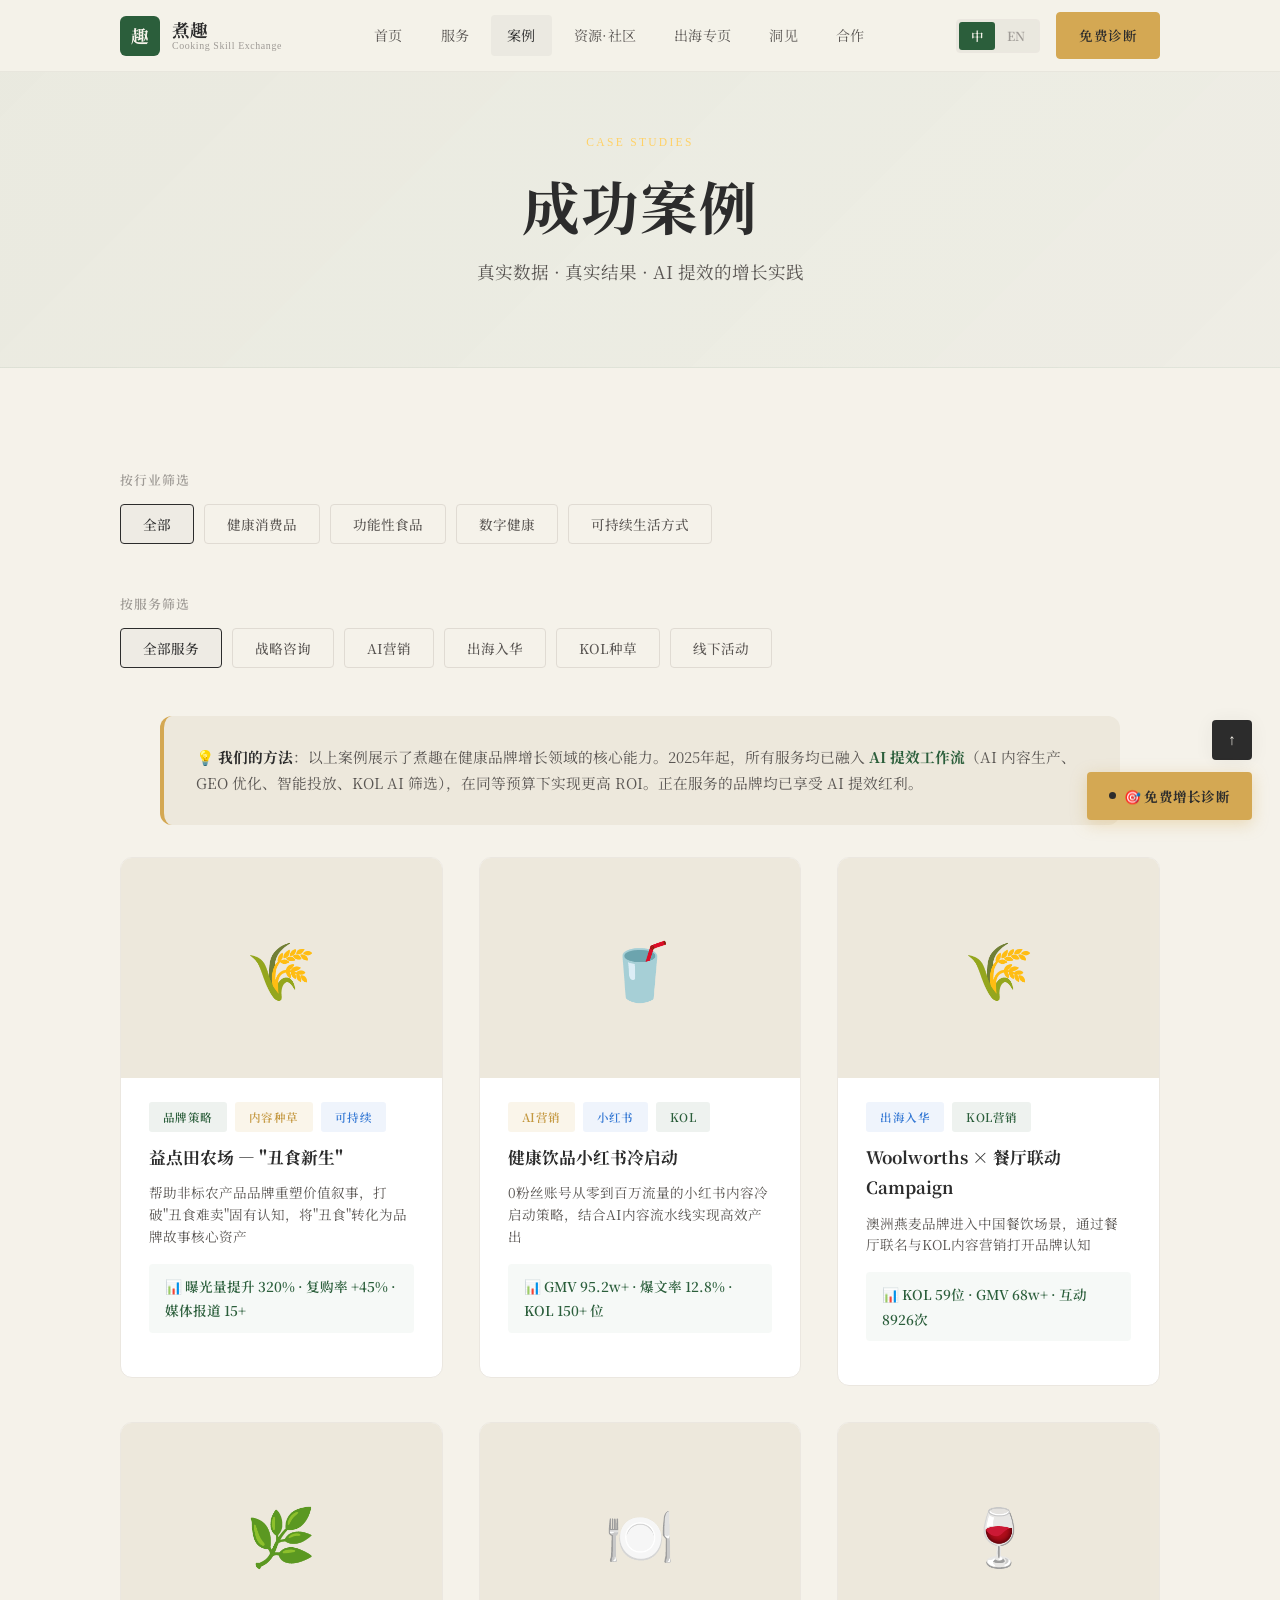
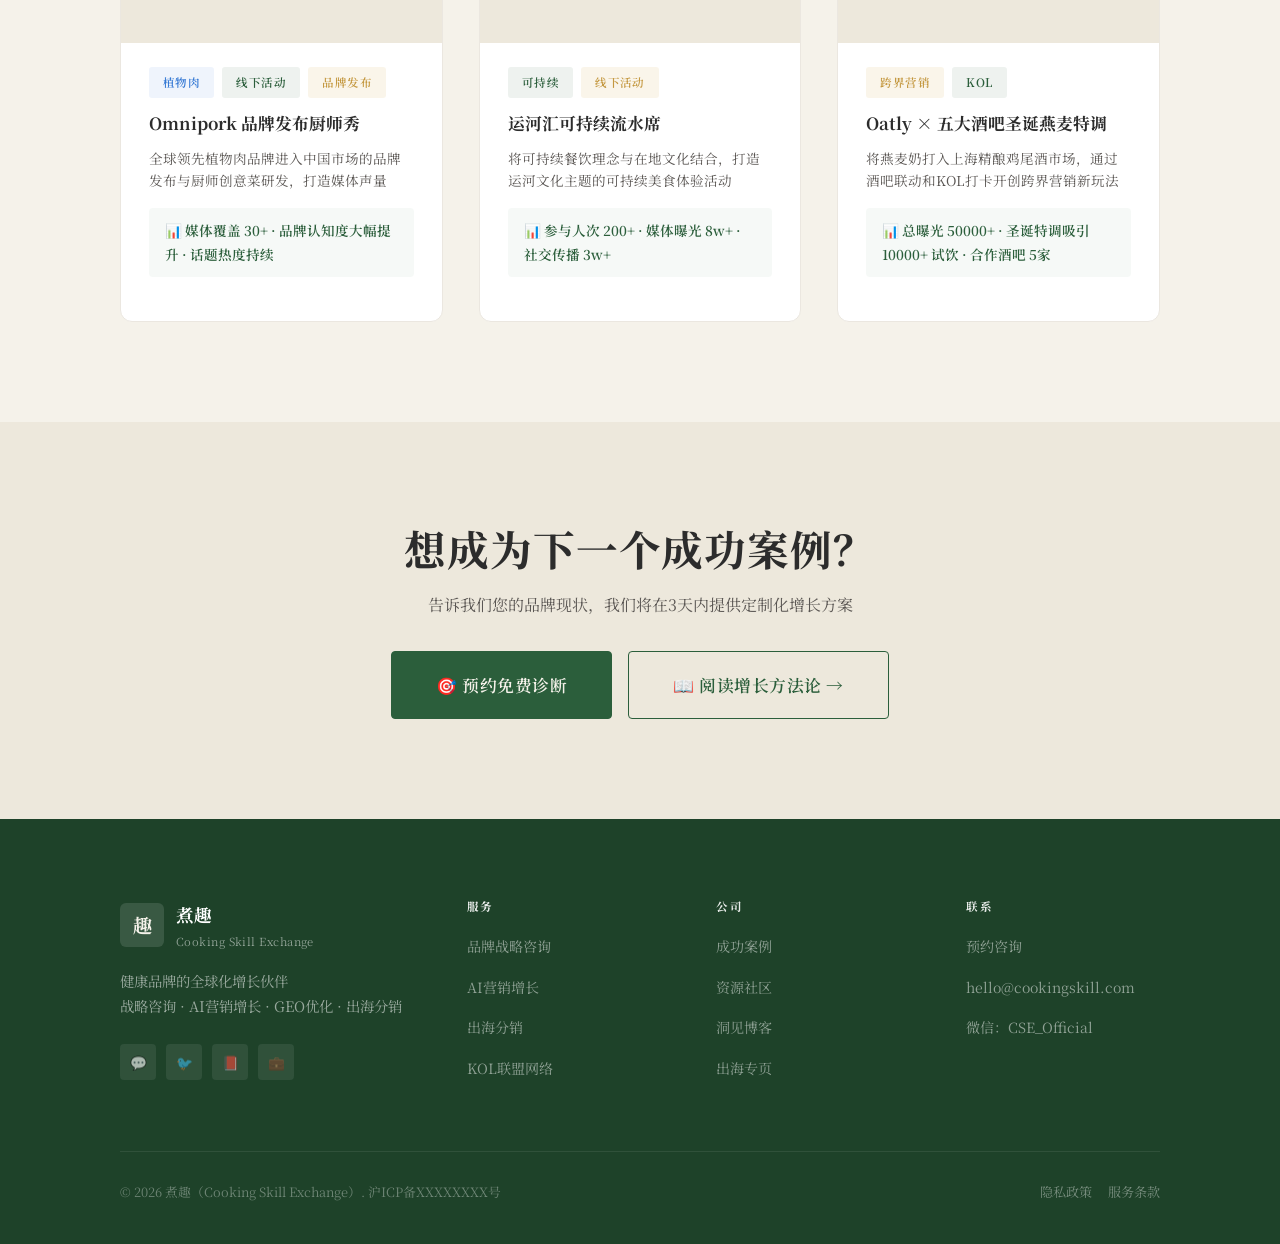
==== commit 9f2be854: "文案优化：「AI加持」→「AI提效」全站统一替换" ====
--- a/pages/cases.html
+++ b/pages/cases.html
@@ -60,7 +60,7 @@
     <div class="page-hero-content">
       <p class="section-label" style="color:#ffd166;">Case Studies</p>
       <h1>成功案例</h1>
-      <p class="desc">真实数据 · 真实结果 · AI 加持的增长实践</p>
+      <p class="desc">真实数据 · 真实结果 · AI 提效的增长实践</p>
     </div>
   </div>
 </section>
@@ -97,7 +97,7 @@
   <div class="container">
     <div style="background:var(--cream-dark);border-radius:12px;padding:28px 32px;border-left:4px solid var(--accent-yellow);max-width:960px;margin:0 auto;">
       <p style="font-size:0.92rem;color:var(--deep-light);line-height:1.8;margin:0;">
-        💡 <strong style="color:var(--deep);">我们的方法</strong>：以上案例展示了煮趣在健康品牌增长领域的核心能力。2025年起，所有服务均已融入 <strong style="color:var(--green);">AI 加持工作流</strong>（AI 内容生产、GEO 优化、智能投放、KOL AI 筛选），在同等预算下实现更高 ROI。正在服务的品牌均已享受 AI 提效红利。
+        💡 <strong style="color:var(--deep);">我们的方法</strong>：以上案例展示了煮趣在健康品牌增长领域的核心能力。2025年起，所有服务均已融入 <strong style="color:var(--green);">AI 提效工作流</strong>（AI 内容生产、GEO 优化、智能投放、KOL AI 筛选），在同等预算下实现更高 ROI。正在服务的品牌均已享受 AI 提效红利。
       </p>
     </div>
   </div>
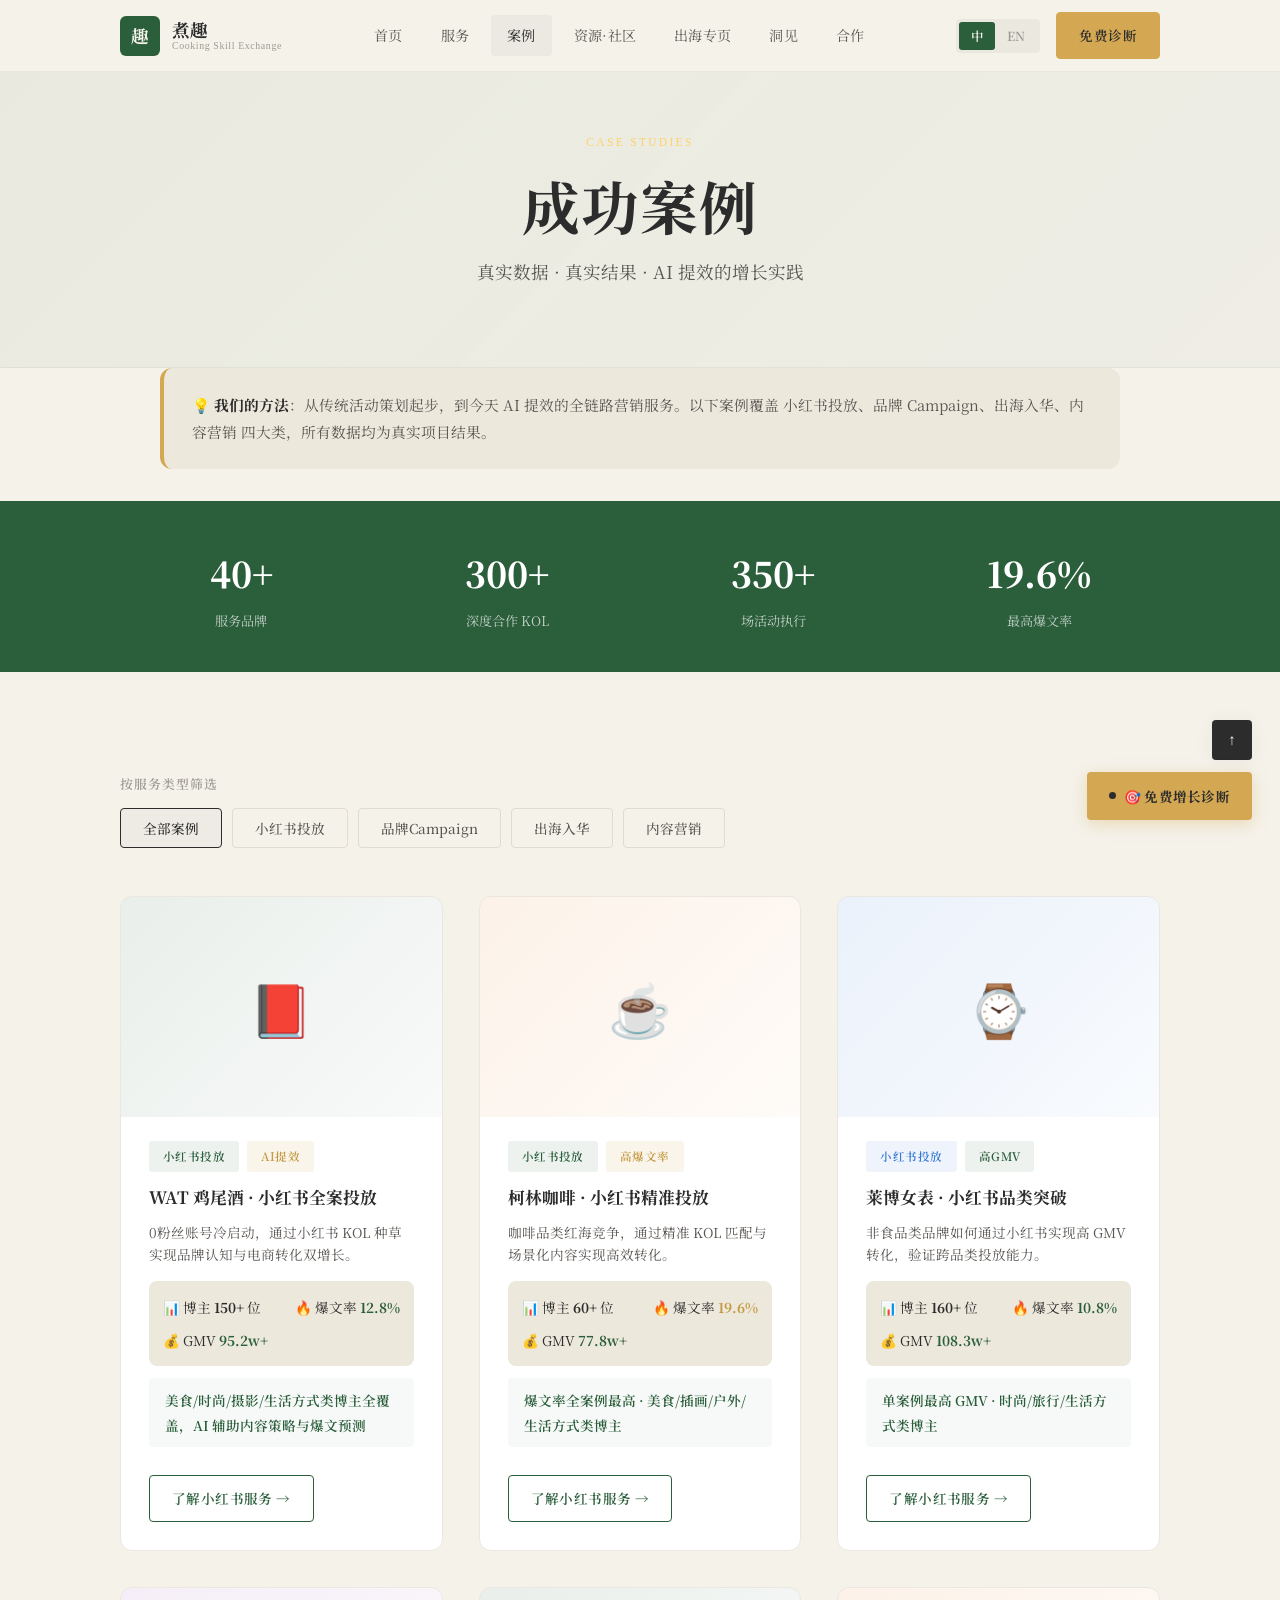
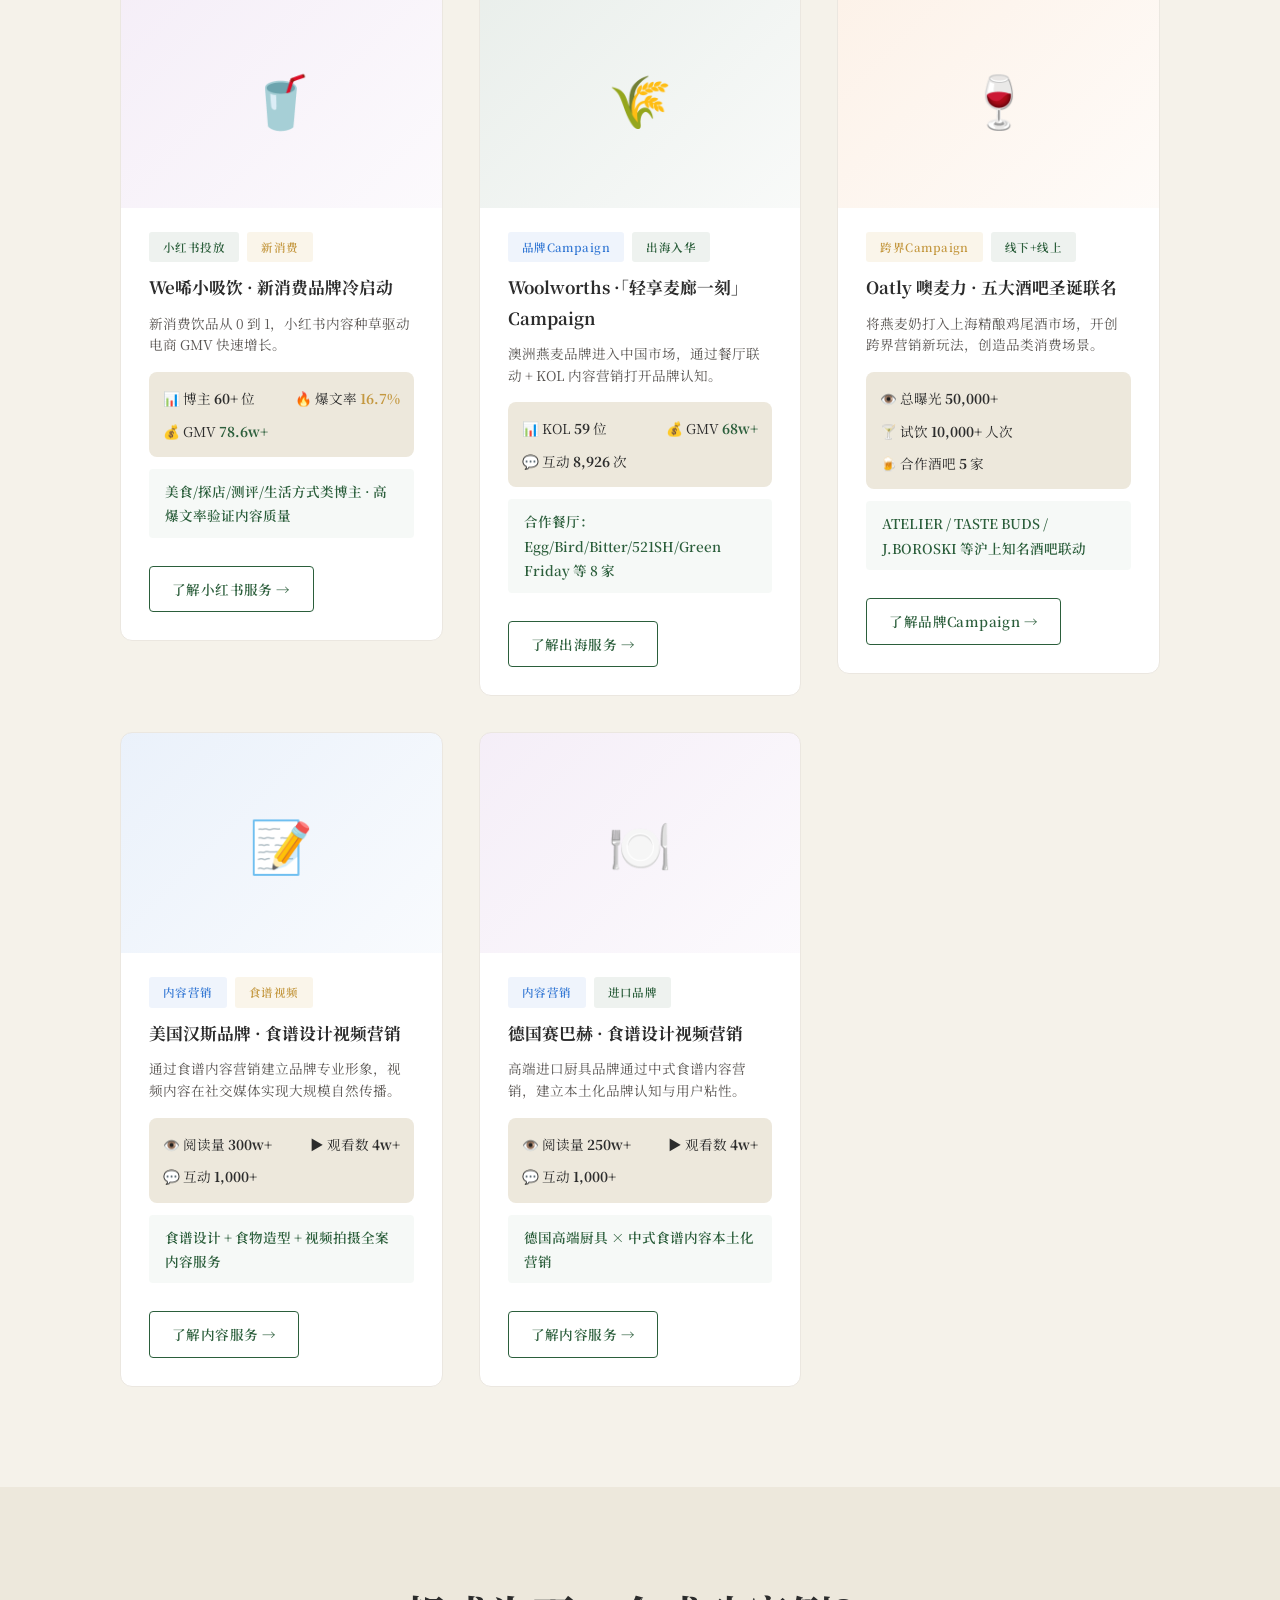
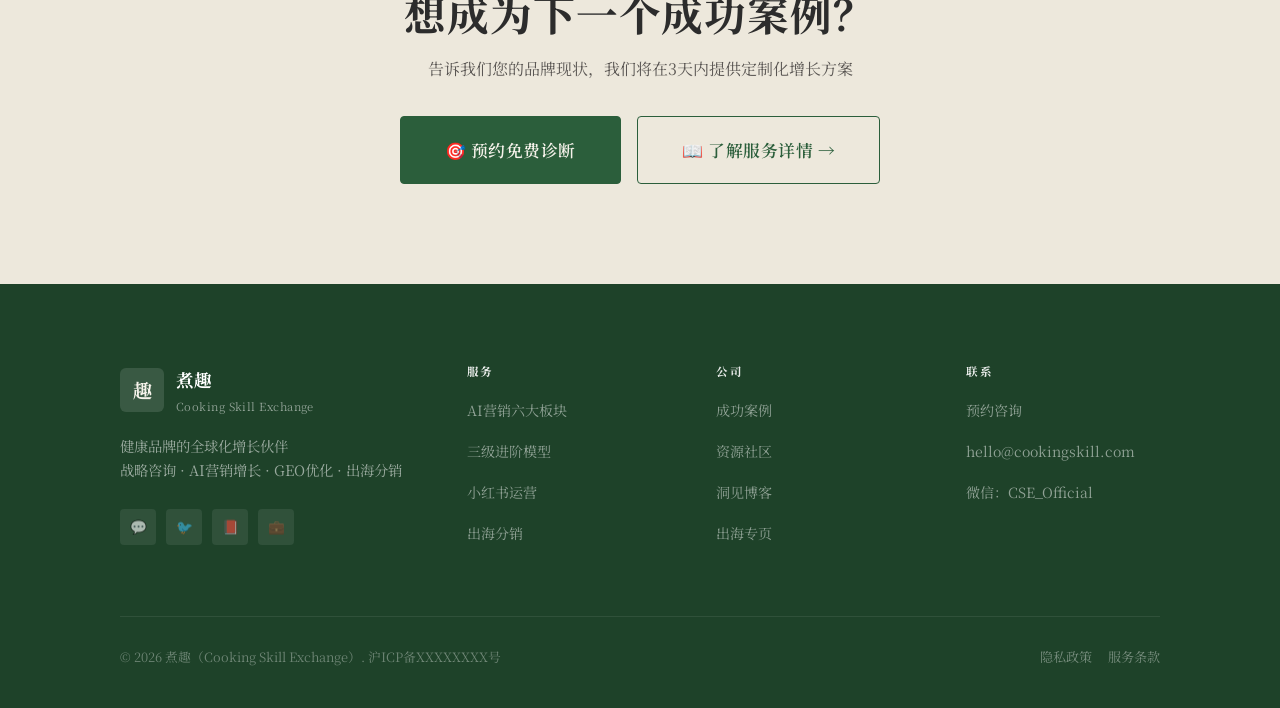
==== commit 4cdeb12c: "大改写：服务页（6大能力板块+3级进阶模型+小红书数据突出）· 案例页（真实GMV数据+8个真实案例）· 首页信任数据更新" ====
--- a/pages/cases.html
+++ b/pages/cases.html
@@ -3,7 +3,7 @@
 <head>
   <meta charset="UTF-8">
   <meta name="viewport" content="width=device-width, initial-scale=1.0">
-  <meta name="description" content="煮趣成功案例 — 涵盖健康消费品、AI营销、出海入华、KOL种草等真实增长数据。">
+  <meta name="description" content="煮趣成功案例 — 小红书投放真实GMV数据、爆文率、KOL数量，健康品牌AI营销增长实证。">
   <title>案例 | 煮趣 CSE</title>
   <link rel="preconnect" href="https://fonts.googleapis.com">
   <link href="https://fonts.googleapis.com/css2?family=Noto+Serif+SC:wght@400;600;700;900&family=Georgia&display=swap" rel="stylesheet">
@@ -65,40 +65,53 @@
   </div>
 </section>
 
+<!-- 方法论说明 -->
+<section style="padding:0 0 32px 0;">
+  <div class="container">
+    <div style="background:var(--cream-dark);border-radius:12px;padding:24px 28px;border-left:4px solid var(--accent-yellow);max-width:960px;margin:0 auto;">
+      <p style="font-size:0.92rem;color:var(--deep-light);line-height:1.8;margin:0;">
+        💡 <strong style="color:var(--deep);">我们的方法</strong>：从传统活动策划起步，到今天 AI 提效的全链路营销服务。以下案例覆盖 小红书投放、品牌 Campaign、出海入华、内容营销 四大类，所有数据均为真实项目结果。
+      </p>
+    </div>
+  </div>
+</section>
+
+<!-- 数据统计条 -->
+<section style="background:var(--green);padding:40px 0;color:white;">
+  <div class="container">
+    <div style="display:grid;grid-template-columns:repeat(4,1fr);gap:24px;text-align:center;" class="stats-grid">
+      <div>
+        <div style="font-size:2.2rem;font-weight:800;font-family:var(--font-display);">40+</div>
+        <div style="font-size:0.82rem;color:rgba(255,255,255,0.7);margin-top:4px;">服务品牌</div>
+      </div>
+      <div>
+        <div style="font-size:2.2rem;font-weight:800;font-family:var(--font-display);">300+</div>
+        <div style="font-size:0.82rem;color:rgba(255,255,255,0.7);margin-top:4px;">深度合作 KOL</div>
+      </div>
+      <div>
+        <div style="font-size:2.2rem;font-weight:800;font-family:var(--font-display);">350+</div>
+        <div style="font-size:0.82rem;color:rgba(255,255,255,0.7);margin-top:4px;">场活动执行</div>
+      </div>
+      <div>
+        <div style="font-size:2.2rem;font-weight:800;font-family:var(--font-display);">19.6%</div>
+        <div style="font-size:0.82rem;color:rgba(255,255,255,0.7);margin-top:4px;">最高爆文率</div>
+      </div>
+    </div>
+  </div>
+</section>
+
 <!-- 筛选区 -->
 <section class="section" style="padding-bottom:0;">
   <div class="container">
     <div style="margin-bottom:32px;">
-      <p style="font-size:0.8rem;color:var(--muted);font-weight:600;text-transform:uppercase;letter-spacing:0.08em;margin-bottom:12px;">按行业筛选</p>
+      <p style="font-size:0.8rem;color:var(--muted);font-weight:600;text-transform:uppercase;letter-spacing:0.08em;margin-bottom:12px;">按服务类型筛选</p>
       <div class="filter-bar">
-        <button class="filter-btn active" data-filter="all">全部</button>
-        <button class="filter-btn" data-filter="food">健康消费品</button>
-        <button class="filter-btn" data-filter="functional">功能性食品</button>
-        <button class="filter-btn" data-filter="digital">数字健康</button>
-        <button class="filter-btn" data-filter="sustainable">可持续生活方式</button>
-      </div>
-    </div>
-    <div style="margin-bottom:32px;">
-      <p style="font-size:0.8rem;color:var(--muted);font-weight:600;text-transform:uppercase;letter-spacing:0.08em;margin-bottom:12px;">按服务筛选</p>
-      <div class="filter-bar">
-        <button class="filter-btn active" data-filter="all">全部服务</button>
-        <button class="filter-btn" data-filter="strategy">战略咨询</button>
-        <button class="filter-btn" data-filter="ai">AI营销</button>
+        <button class="filter-btn active" data-filter="all">全部案例</button>
+        <button class="filter-btn" data-filter="xiaohongshu">小红书投放</button>
+        <button class="filter-btn" data-filter="campaign">品牌Campaign</button>
         <button class="filter-btn" data-filter="global">出海入华</button>
-        <button class="filter-btn" data-filter="kol">KOL种草</button>
-        <button class="filter-btn" data-filter="offline">线下活动</button>
-      </div>
-    </div>
-  </div>
-</section>
-
-<!-- AI 方法论说明 -->
-<section style="padding:0 0 32px 0;">
-  <div class="container">
-    <div style="background:var(--cream-dark);border-radius:12px;padding:28px 32px;border-left:4px solid var(--accent-yellow);max-width:960px;margin:0 auto;">
-      <p style="font-size:0.92rem;color:var(--deep-light);line-height:1.8;margin:0;">
-        💡 <strong style="color:var(--deep);">我们的方法</strong>：以上案例展示了煮趣在健康品牌增长领域的核心能力。2025年起，所有服务均已融入 <strong style="color:var(--green);">AI 提效工作流</strong>（AI 内容生产、GEO 优化、智能投放、KOL AI 筛选），在同等预算下实现更高 ROI。正在服务的品牌均已享受 AI 提效红利。
-      </p>
+        <button class="filter-btn" data-filter="content">内容营销</button>
+      </div>
     </div>
   </div>
 </section>
@@ -108,113 +121,210 @@
   <div class="container">
     <div class="card-grid" id="caseGrid">
 
-      <!-- 案例1：益点田农场 -->
-      <div class="case-card-wrap" data-tags="strategy,food,sustainable">
-        <div class="case-card">
-          <div class="case-card-img" style="background:var(--cream-dark);;color:var(--green)">
-            <div style="font-size:3.5rem;">🌾</div>
-          </div>
-          <div class="case-card-body">
-            <div class="case-card-tags" style="margin-bottom:10px;">
-              <span class="tag tag-green">品牌策略</span>
-              <span class="tag tag-yellow">内容种草</span>
-              <span class="tag tag-blue">可持续</span>
-            </div>
-            <div class="case-card-title">益点田农场 — "丑食新生"</div>
-            <div class="case-card-challenge">帮助非标农产品品牌重塑价值叙事，打破"丑食难卖"固有认知，将"丑食"转化为品牌故事核心资产</div>
-            <div class="case-card-result">📊 曝光量提升 320% · 复购率 +45% · 媒体报道 15+</div>
-          </div>
-        </div>
-      </div>
-
-      <!-- 案例2：健康饮品小红书 -->
-      <div class="case-card-wrap" data-tags="ai,kol,food">
-        <div class="case-card">
-          <div class="case-card-img" style="background:var(--cream-dark);;color:var(--green)">
-            <div style="font-size:3.5rem;">🥤</div>
-          </div>
-          <div class="case-card-body">
-            <div class="case-card-tags" style="margin-bottom:10px;">
-              <span class="tag tag-yellow">AI营销</span>
-              <span class="tag tag-blue">小红书</span>
-              <span class="tag tag-green">KOL</span>
-            </div>
-            <div class="case-card-title">健康饮品小红书冷启动</div>
-            <div class="case-card-challenge">0粉丝账号从零到百万流量的小红书内容冷启动策略，结合AI内容流水线实现高效产出</div>
-            <div class="case-card-result">📊 GMV 95.2w+ · 爆文率 12.8% · KOL 150+ 位</div>
-          </div>
-        </div>
-      </div>
-
-      <!-- 案例3：Woolworths -->
-      <div class="case-card-wrap" data-tags="global,kol,food">
-        <div class="case-card">
-          <div class="case-card-img" style="background:var(--cream-dark);;color:var(--green)">
-            <div style="font-size:3.5rem;">🌾</div>
-          </div>
-          <div class="case-card-body">
-            <div class="case-card-tags" style="margin-bottom:10px;">
-              <span class="tag tag-blue">出海入华</span>
-              <span class="tag tag-green">KOL营销</span>
-            </div>
-            <div class="case-card-title">Woolworths × 餐厅联动 Campaign</div>
-            <div class="case-card-challenge">澳洲燕麦品牌进入中国餐饮场景，通过餐厅联名与KOL内容营销打开品牌认知</div>
-            <div class="case-card-result">📊 KOL 59位 · GMV 68w+ · 互动 8926次</div>
-          </div>
-        </div>
-      </div>
-
-      <!-- 案例4：Omnipork厨师秀 -->
-      <div class="case-card-wrap" data-tags="offline,strategy,functional">
-        <div class="case-card">
-          <div class="case-card-img" style="background:var(--cream-dark);;color:var(--green)">
-            <div style="font-size:3.5rem;">🌿</div>
-          </div>
-          <div class="case-card-body">
-            <div class="case-card-tags" style="margin-bottom:10px;">
-              <span class="tag tag-blue">植物肉</span>
-              <span class="tag tag-green">线下活动</span>
-              <span class="tag tag-yellow">品牌发布</span>
-            </div>
-            <div class="case-card-title">Omnipork 品牌发布厨师秀</div>
-            <div class="case-card-challenge">全球领先植物肉品牌进入中国市场的品牌发布与厨师创意菜研发，打造媒体声量</div>
-            <div class="case-card-result">📊 媒体覆盖 30+ · 品牌认知度大幅提升 · 话题热度持续</div>
-          </div>
-        </div>
-      </div>
-
-      <!-- 案例5：运河汇可持续 -->
-      <div class="case-card-wrap" data-tags="offline,sustainable,strategy">
-        <div class="case-card">
-          <div class="case-card-img" style="background:var(--cream-dark);;color:var(--green)">
-            <div style="font-size:3.5rem;">🍽️</div>
-          </div>
-          <div class="case-card-body">
-            <div class="case-card-tags" style="margin-bottom:10px;">
-              <span class="tag tag-green">可持续</span>
-              <span class="tag tag-yellow">线下活动</span>
-            </div>
-            <div class="case-card-title">运河汇可持续流水席</div>
-            <div class="case-card-challenge">将可持续餐饮理念与在地文化结合，打造运河文化主题的可持续美食体验活动</div>
-            <div class="case-card-result">📊 参与人次 200+ · 媒体曝光 8w+ · 社交传播 3w+</div>
-          </div>
-        </div>
-      </div>
-
-      <!-- 案例6：Oatly酒吧联动 -->
-      <div class="case-card-wrap" data-tags="global,kol,food">
-        <div class="case-card">
-          <div class="case-card-img" style="background:var(--cream-dark);;color:var(--green)">
-            <div style="font-size:3.5rem;">🍷</div>
-          </div>
-          <div class="case-card-body">
-            <div class="case-card-tags" style="margin-bottom:10px;">
-              <span class="tag tag-yellow">跨界营销</span>
-              <span class="tag tag-green">KOL</span>
-            </div>
-            <div class="case-card-title">Oatly × 五大酒吧圣诞燕麦特调</div>
-            <div class="case-card-challenge">将燕麦奶打入上海精酿鸡尾酒市场，通过酒吧联动和KOL打卡开创跨界营销新玩法</div>
-            <div class="case-card-result">📊 总曝光 50000+ · 圣诞特调吸引 10000+ 试饮 · 合作酒吧 5家</div>
+      <!-- 案例1：WAT鸡尾酒 小红书 -->
+      <div class="case-card-wrap" data-tags="xiaohongshu,ai">
+        <div class="case-card">
+          <div class="case-card-img" style="background:linear-gradient(135deg,rgba(43,94,59,0.1),rgba(43,94,59,0.03));color:var(--green);">
+            <div style="font-size:3.2rem;">📕</div>
+          </div>
+          <div class="case-card-body">
+            <div class="case-card-tags" style="margin-bottom:10px;">
+              <span class="tag tag-green">小红书投放</span>
+              <span class="tag tag-yellow">AI提效</span>
+            </div>
+            <div class="case-card-title">WAT 鸡尾酒 · 小红书全案投放</div>
+            <div class="case-card-challenge">0粉丝账号冷启动，通过小红书 KOL 种草实现品牌认知与电商转化双增长。</div>
+            <div style="background:var(--cream-dark);border-radius:8px;padding:14px;margin:12px 0;">
+              <div style="display:flex;justify-content:space-between;flex-wrap:wrap;gap:8px;font-size:0.85rem;">
+                <span>📊 博主 <strong>150+</strong> 位</span>
+                <span>🔥 爆文率 <strong style="color:var(--green);">12.8%</strong></span>
+                <span>💰 GMV <strong style="color:var(--green);">95.2w+</strong></span>
+              </div>
+            </div>
+            <div class="case-card-result">美食/时尚/摄影/生活方式类博主全覆盖，AI 辅助内容策略与爆文预测</div>
+            <a href="services.html" class="btn btn-outline-green btn-sm" style="margin-top:12px;">了解小红书服务 →</a>
+          </div>
+        </div>
+      </div>
+
+      <!-- 案例2：柯林咖啡 小红书 -->
+      <div class="case-card-wrap" data-tags="xiaohongshu,ai">
+        <div class="case-card">
+          <div class="case-card-img" style="background:linear-gradient(135deg,rgba(230,126,34,0.1),rgba(230,126,34,0.03));color:var(--accent-yellow-hover);">
+            <div style="font-size:3.2rem;">☕</div>
+          </div>
+          <div class="case-card-body">
+            <div class="case-card-tags" style="margin-bottom:10px;">
+              <span class="tag tag-green">小红书投放</span>
+              <span class="tag tag-yellow">高爆文率</span>
+            </div>
+            <div class="case-card-title">柯林咖啡 · 小红书精准投放</div>
+            <div class="case-card-challenge">咖啡品类红海竞争，通过精准 KOL 匹配与场景化内容实现高效转化。</div>
+            <div style="background:var(--cream-dark);border-radius:8px;padding:14px;margin:12px 0;">
+              <div style="display:flex;justify-content:space-between;flex-wrap:wrap;gap:8px;font-size:0.85rem;">
+                <span>📊 博主 <strong>60+</strong> 位</span>
+                <span>🔥 爆文率 <strong style="color:var(--accent-yellow-hover);">19.6%</strong></span>
+                <span>💰 GMV <strong style="color:var(--green);">77.8w+</strong></span>
+              </div>
+            </div>
+            <div class="case-card-result">爆文率全案例最高 · 美食/插画/户外/生活方式类博主</div>
+            <a href="services.html" class="btn btn-outline-green btn-sm" style="margin-top:12px;">了解小红书服务 →</a>
+          </div>
+        </div>
+      </div>
+
+      <!-- 案例3：莱博女表 小红书 -->
+      <div class="case-card-wrap" data-tags="xiaohongshu,ai">
+        <div class="case-card">
+          <div class="case-card-img" style="background:linear-gradient(135deg,rgba(52,120,212,0.1),rgba(52,120,212,0.03));color:#3478d4;">
+            <div style="font-size:3.2rem;">⌚</div>
+          </div>
+          <div class="case-card-body">
+            <div class="case-card-tags" style="margin-bottom:10px;">
+              <span class="tag tag-blue">小红书投放</span>
+              <span class="tag tag-green">高GMV</span>
+            </div>
+            <div class="case-card-title">莱博女表 · 小红书品类突破</div>
+            <div class="case-card-challenge">非食品类品牌如何通过小红书实现高 GMV 转化，验证跨品类投放能力。</div>
+            <div style="background:var(--cream-dark);border-radius:8px;padding:14px;margin:12px 0;">
+              <div style="display:flex;justify-content:space-between;flex-wrap:wrap;gap:8px;font-size:0.85rem;">
+                <span>📊 博主 <strong>160+</strong> 位</span>
+                <span>🔥 爆文率 <strong style="color:var(--green);">10.8%</strong></span>
+                <span>💰 GMV <strong style="color:var(--green);">108.3w+</strong></span>
+              </div>
+            </div>
+            <div class="case-card-result">单案例最高 GMV · 时尚/旅行/生活方式类博主</div>
+            <a href="services.html" class="btn btn-outline-green btn-sm" style="margin-top:12px;">了解小红书服务 →</a>
+          </div>
+        </div>
+      </div>
+
+      <!-- 案例4：We唏小吸饮 小红书 -->
+      <div class="case-card-wrap" data-tags="xiaohongshu,ai">
+        <div class="case-card">
+          <div class="case-card-img" style="background:linear-gradient(135deg,rgba(155,89,182,0.1),rgba(155,89,182,0.03));color:#9b59b6;">
+            <div style="font-size:3.2rem;">🥤</div>
+          </div>
+          <div class="case-card-body">
+            <div class="case-card-tags" style="margin-bottom:10px;">
+              <span class="tag tag-green">小红书投放</span>
+              <span class="tag tag-yellow">新消费</span>
+            </div>
+            <div class="case-card-title">We唏小吸饮 · 新消费品牌冷启动</div>
+            <div class="case-card-challenge">新消费饮品从 0 到 1，小红书内容种草驱动电商 GMV 快速增长。</div>
+            <div style="background:var(--cream-dark);border-radius:8px;padding:14px;margin:12px 0;">
+              <div style="display:flex;justify-content:space-between;flex-wrap:wrap;gap:8px;font-size:0.85rem;">
+                <span>📊 博主 <strong>60+</strong> 位</span>
+                <span>🔥 爆文率 <strong style="color:var(--accent-yellow-hover);">16.7%</strong></span>
+                <span>💰 GMV <strong style="color:var(--green);">78.6w+</strong></span>
+              </div>
+            </div>
+            <div class="case-card-result">美食/探店/测评/生活方式类博主 · 高爆文率验证内容质量</div>
+            <a href="services.html" class="btn btn-outline-green btn-sm" style="margin-top:12px;">了解小红书服务 →</a>
+          </div>
+        </div>
+      </div>
+
+      <!-- 案例5：Woolworths Campaign -->
+      <div class="case-card-wrap" data-tags="campaign,global">
+        <div class="case-card">
+          <div class="case-card-img" style="background:linear-gradient(135deg,rgba(43,94,59,0.1),rgba(43,94,59,0.03));color:var(--green);">
+            <div style="font-size:3.2rem;">🌾</div>
+          </div>
+          <div class="case-card-body">
+            <div class="case-card-tags" style="margin-bottom:10px;">
+              <span class="tag tag-blue">品牌Campaign</span>
+              <span class="tag tag-green">出海入华</span>
+            </div>
+            <div class="case-card-title">Woolworths ·「轻享麦廊一刻」Campaign</div>
+            <div class="case-card-challenge">澳洲燕麦品牌进入中国市场，通过餐厅联动 + KOL 内容营销打开品牌认知。</div>
+            <div style="background:var(--cream-dark);border-radius:8px;padding:14px;margin:12px 0;">
+              <div style="display:flex;justify-content:space-between;flex-wrap:wrap;gap:8px;font-size:0.85rem;">
+                <span>📊 KOL <strong>59</strong> 位</span>
+                <span>💰 GMV <strong style="color:var(--green);">68w+</strong></span>
+                <span>💬 互动 <strong>8,926</strong> 次</span>
+              </div>
+            </div>
+            <div class="case-card-result">合作餐厅：Egg/Bird/Bitter/521SH/Green Friday 等 8 家</div>
+            <a href="global.html" class="btn btn-outline-green btn-sm" style="margin-top:12px;">了解出海服务 →</a>
+          </div>
+        </div>
+      </div>
+
+      <!-- 案例6：Oatly 酒吧联动 -->
+      <div class="case-card-wrap" data-tags="campaign,global">
+        <div class="case-card">
+          <div class="case-card-img" style="background:linear-gradient(135deg,rgba(230,126,34,0.1),rgba(230,126,34,0.03));color:var(--accent-yellow-hover);">
+            <div style="font-size:3.2rem;">🍷</div>
+          </div>
+          <div class="case-card-body">
+            <div class="case-card-tags" style="margin-bottom:10px;">
+              <span class="tag tag-yellow">跨界Campaign</span>
+              <span class="tag tag-green">线下+线上</span>
+            </div>
+            <div class="case-card-title">Oatly 噢麦力 · 五大酒吧圣诞联名</div>
+            <div class="case-card-challenge">将燕麦奶打入上海精酿鸡尾酒市场，开创跨界营销新玩法，创造品类消费场景。</div>
+            <div style="background:var(--cream-dark);border-radius:8px;padding:14px;margin:12px 0;">
+              <div style="display:flex;justify-content:space-between;flex-wrap:wrap;gap:8px;font-size:0.85rem;">
+                <span>👁️ 总曝光 <strong>50,000+</strong></span>
+                <span>🍸 试饮 <strong>10,000+</strong> 人次</span>
+                <span>🍺 合作酒吧 <strong>5</strong> 家</span>
+              </div>
+            </div>
+            <div class="case-card-result">ATELIER / TASTE BUDS / J.BOROSKI 等沪上知名酒吧联动</div>
+            <a href="services.html" class="btn btn-outline-green btn-sm" style="margin-top:12px;">了解品牌Campaign →</a>
+          </div>
+        </div>
+      </div>
+
+      <!-- 案例7：美国汉斯 内容营销 -->
+      <div class="case-card-wrap" data-tags="content,ai">
+        <div class="case-card">
+          <div class="case-card-img" style="background:linear-gradient(135deg,rgba(52,120,212,0.1),rgba(52,120,212,0.03));color:#3478d4;">
+            <div style="font-size:3.2rem;">📝</div>
+          </div>
+          <div class="case-card-body">
+            <div class="case-card-tags" style="margin-bottom:10px;">
+              <span class="tag tag-blue">内容营销</span>
+              <span class="tag tag-yellow">食谱视频</span>
+            </div>
+            <div class="case-card-title">美国汉斯品牌 · 食谱设计视频营销</div>
+            <div class="case-card-challenge">通过食谱内容营销建立品牌专业形象，视频内容在社交媒体实现大规模自然传播。</div>
+            <div style="background:var(--cream-dark);border-radius:8px;padding:14px;margin:12px 0;">
+              <div style="display:flex;justify-content:space-between;flex-wrap:wrap;gap:8px;font-size:0.85rem;">
+                <span>👁️ 阅读量 <strong>300w+</strong></span>
+                <span>▶️ 观看数 <strong>4w+</strong></span>
+                <span>💬 互动 <strong>1,000+</strong></span>
+              </div>
+            </div>
+            <div class="case-card-result">食谱设计 + 食物造型 + 视频拍摄全案内容服务</div>
+            <a href="services.html" class="btn btn-outline-green btn-sm" style="margin-top:12px;">了解内容服务 →</a>
+          </div>
+        </div>
+      </div>
+
+      <!-- 案例8：德国赛巴赫 内容营销 -->
+      <div class="case-card-wrap" data-tags="content,global">
+        <div class="case-card">
+          <div class="case-card-img" style="background:linear-gradient(135deg,rgba(155,89,182,0.1),rgba(155,89,182,0.03));color:#9b59b6;">
+            <div style="font-size:3.2rem;">🍽️</div>
+          </div>
+          <div class="case-card-body">
+            <div class="case-card-tags" style="margin-bottom:10px;">
+              <span class="tag tag-blue">内容营销</span>
+              <span class="tag tag-green">进口品牌</span>
+            </div>
+            <div class="case-card-title">德国赛巴赫 · 食谱设计视频营销</div>
+            <div class="case-card-challenge">高端进口厨具品牌通过中式食谱内容营销，建立本土化品牌认知与用户粘性。</div>
+            <div style="background:var(--cream-dark);border-radius:8px;padding:14px;margin:12px 0;">
+              <div style="display:flex;justify-content:space-between;flex-wrap:wrap;gap:8px;font-size:0.85rem;">
+                <span>👁️ 阅读量 <strong>250w+</strong></span>
+                <span>▶️ 观看数 <strong>4w+</strong></span>
+                <span>💬 互动 <strong>1,000+</strong></span>
+              </div>
+            </div>
+            <div class="case-card-result">德国高端厨具 × 中式食谱内容本土化营销</div>
+            <a href="services.html" class="btn btn-outline-green btn-sm" style="margin-top:12px;">了解内容服务 →</a>
           </div>
         </div>
       </div>
@@ -227,10 +337,10 @@
 <section class="section" style="background:var(--cream-dark);">
   <div class="container" style="text-align:center;">
     <h2 style="margin-bottom:16px;">想成为下一个成功案例？</h2>
-    <p style="color:var(--deep-light);max-width:480px;margin:0 auto 32px;">告诉我们您的品牌现状，我们将在3天内提供定制化增长方案</p>
+    <p style="color:var(--deep-light);max-width:480px;margin:0 auto 32px;line-height:1.8;">告诉我们您的品牌现状，我们将在3天内提供定制化增长方案</p>
     <div style="display:flex;gap:16px;justify-content:center;flex-wrap:wrap;">
       <a href="contact.html" class="btn btn-green btn-lg">🎯 预约免费诊断</a>
-      <a href="insights.html" class="btn btn-outline-green btn-lg">📖 阅读增长方法论 →</a>
+      <a href="services.html" class="btn btn-outline-green btn-lg">📖 了解服务详情 →</a>
     </div>
   </div>
 </section>
@@ -247,7 +357,7 @@
         <p class="footer-tagline">健康品牌的全球化增长伙伴<br>战略咨询 · AI营销增长 · GEO优化 · 出海分销</p>
         <div class="footer-social"><a href="#">💬</a><a href="#">🐦</a><a href="#">📕</a><a href="#">💼</a></div>
       </div>
-      <div class="footer-col"><h4>服务</h4><ul><li><a href="services.html">品牌战略咨询</a></li><li><a href="services.html">AI营销增长</a></li><li><a href="global.html">出海分销</a></li><li><a href="services.html">KOL联盟网络</a></li></ul></div>
+      <div class="footer-col"><h4>服务</h4><ul><li><a href="services.html">AI营销六大板块</a></li><li><a href="services.html">三级进阶模型</a></li><li><a href="services.html">小红书运营</a></li><li><a href="global.html">出海分销</a></li></ul></div>
       <div class="footer-col"><h4>公司</h4><ul><li><a href="cases.html">成功案例</a></li><li><a href="resources.html">资源社区</a></li><li><a href="insights.html">洞见博客</a></li><li><a href="global.html">出海专页</a></li></ul></div>
       <div class="footer-col"><h4>联系</h4><ul><li><a href="contact.html">预约咨询</a></li><li><a href="mailto:hello@cookingskill.com">hello@cookingskill.com</a></li><li><a href="#">微信：CSE_Official</a></li></ul></div>
     </div>
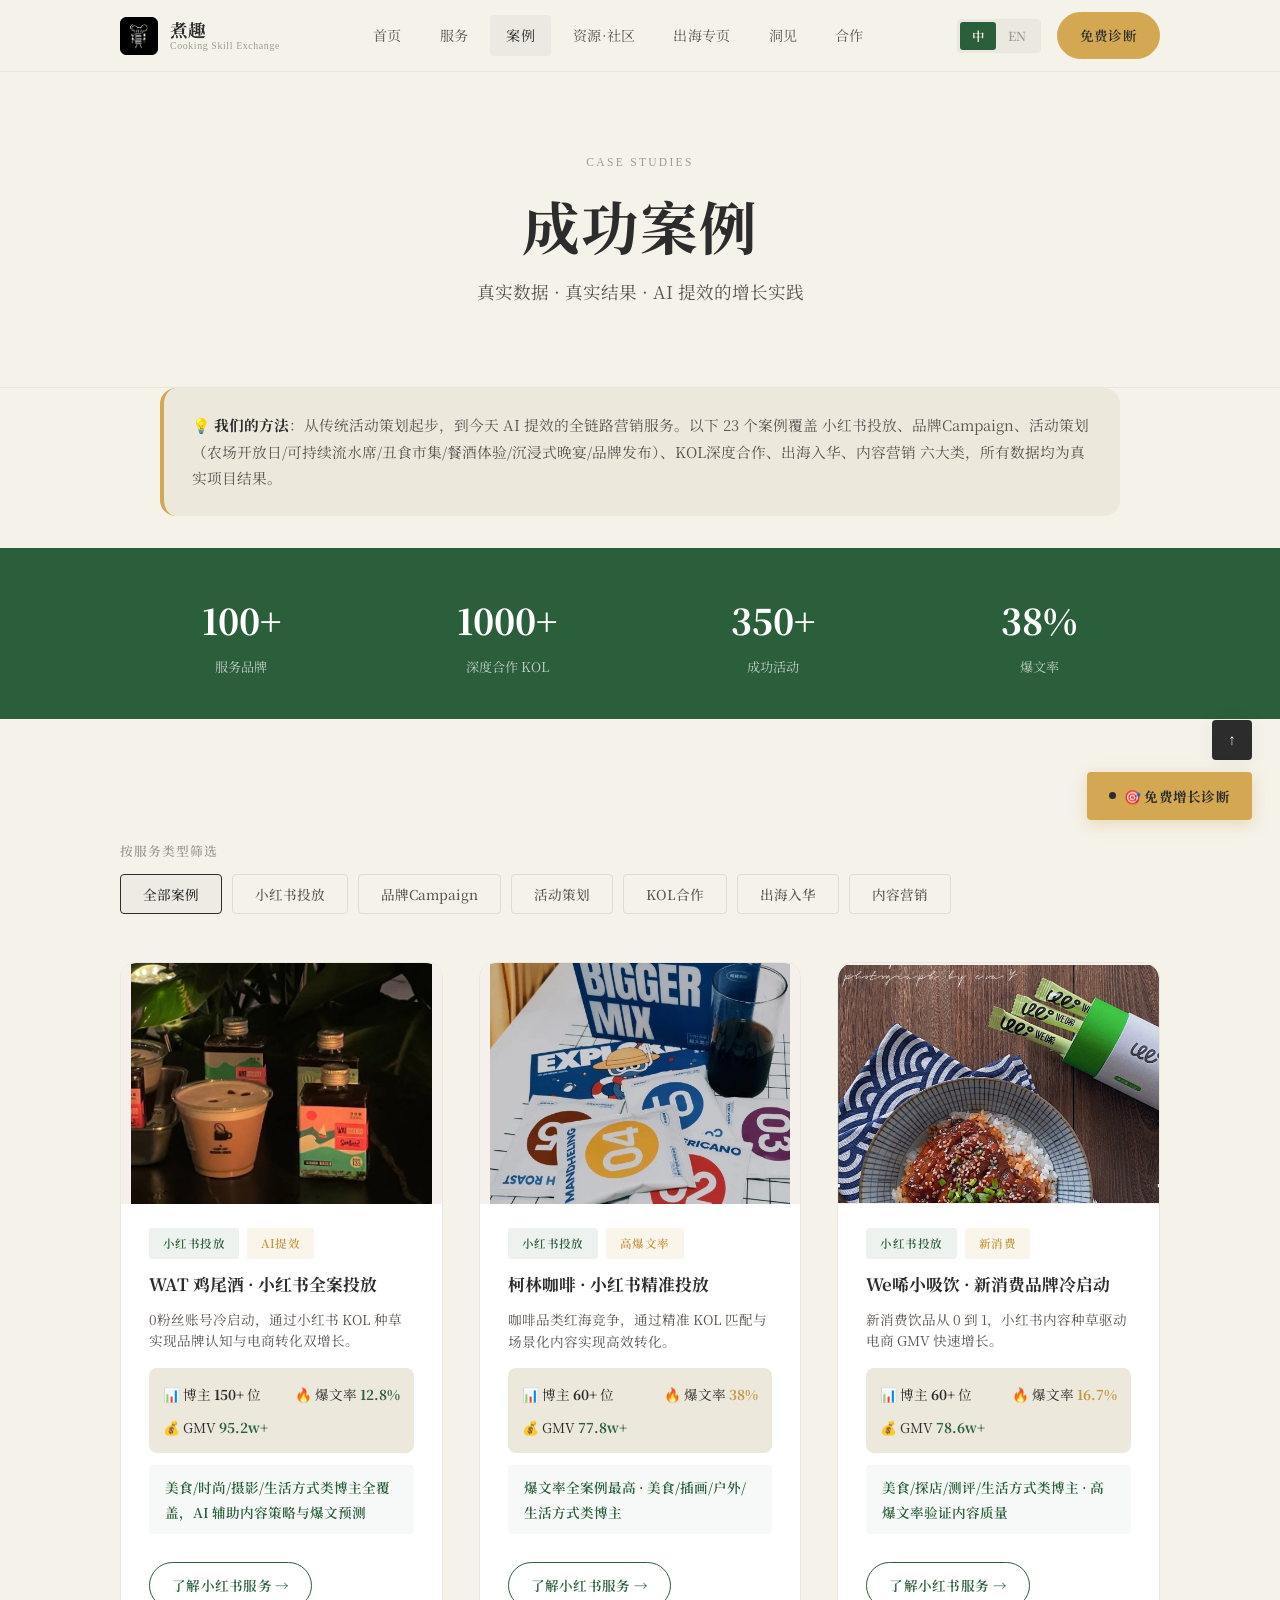
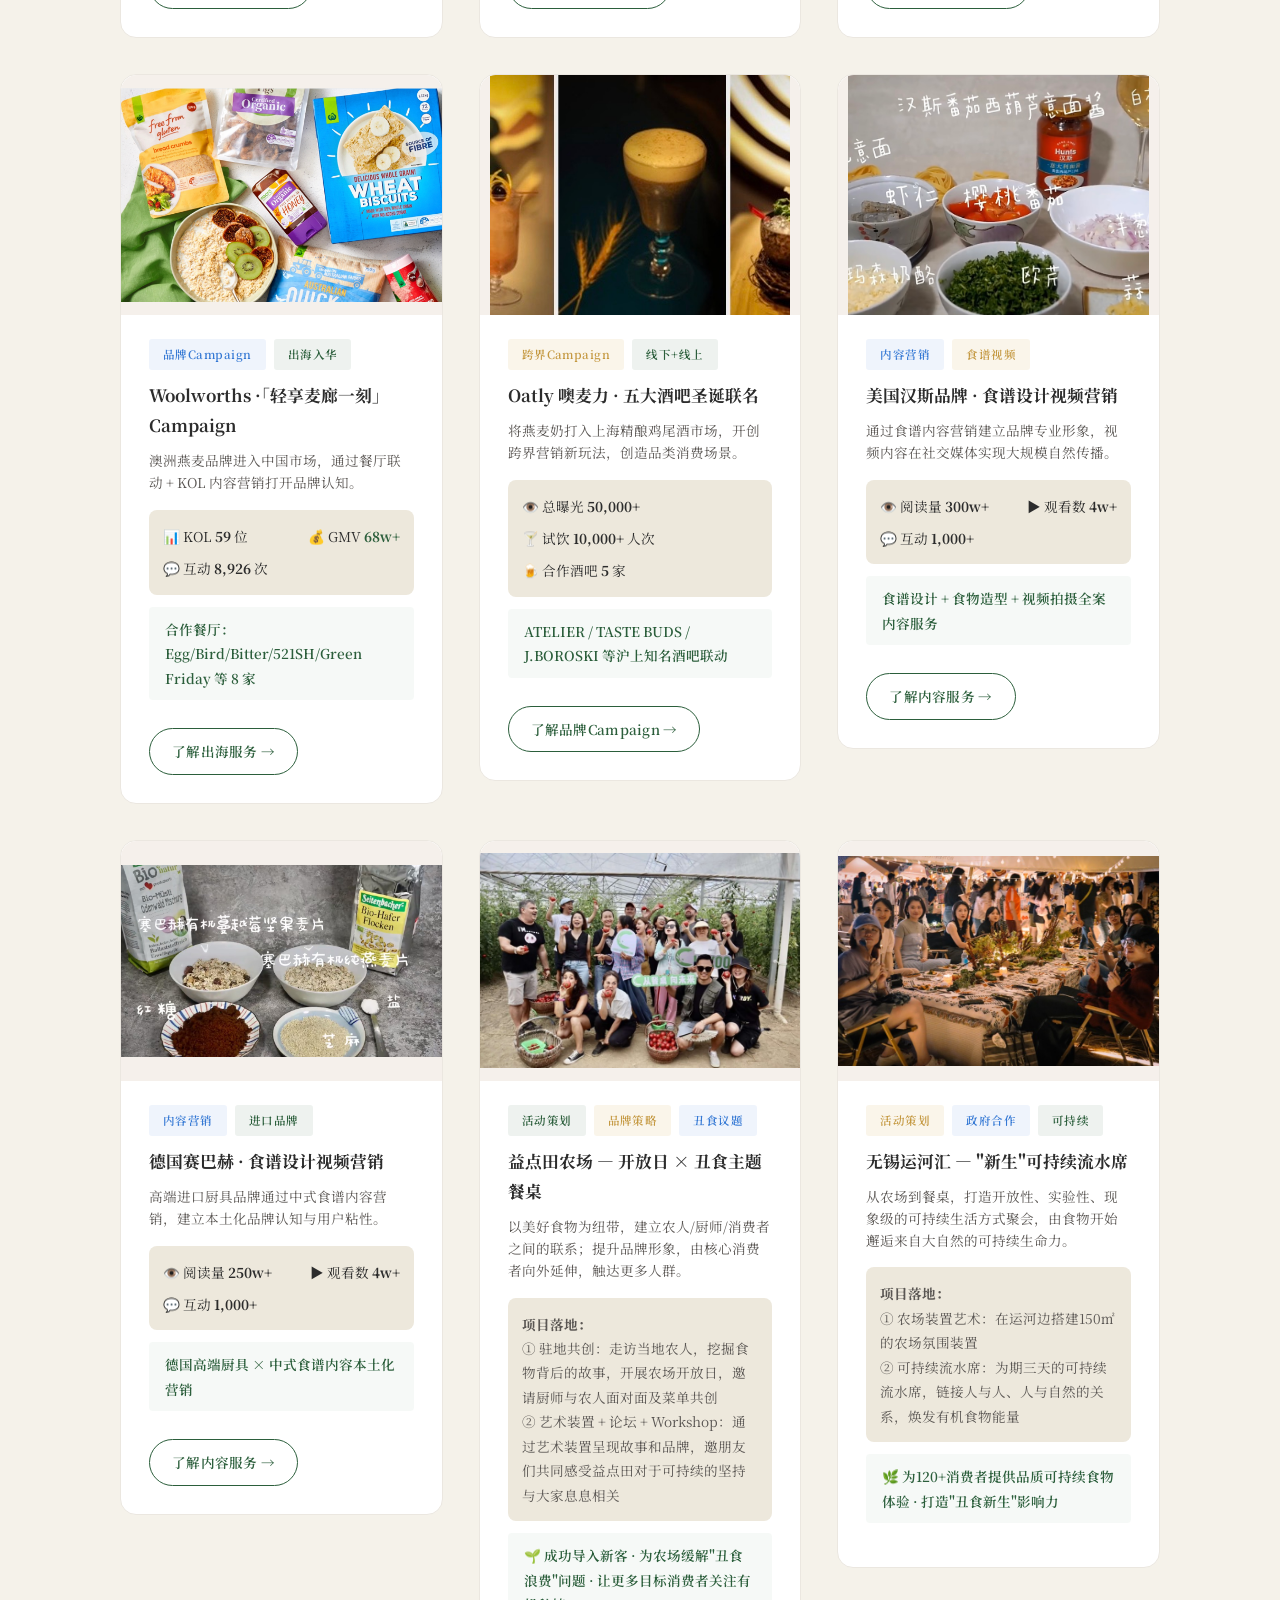
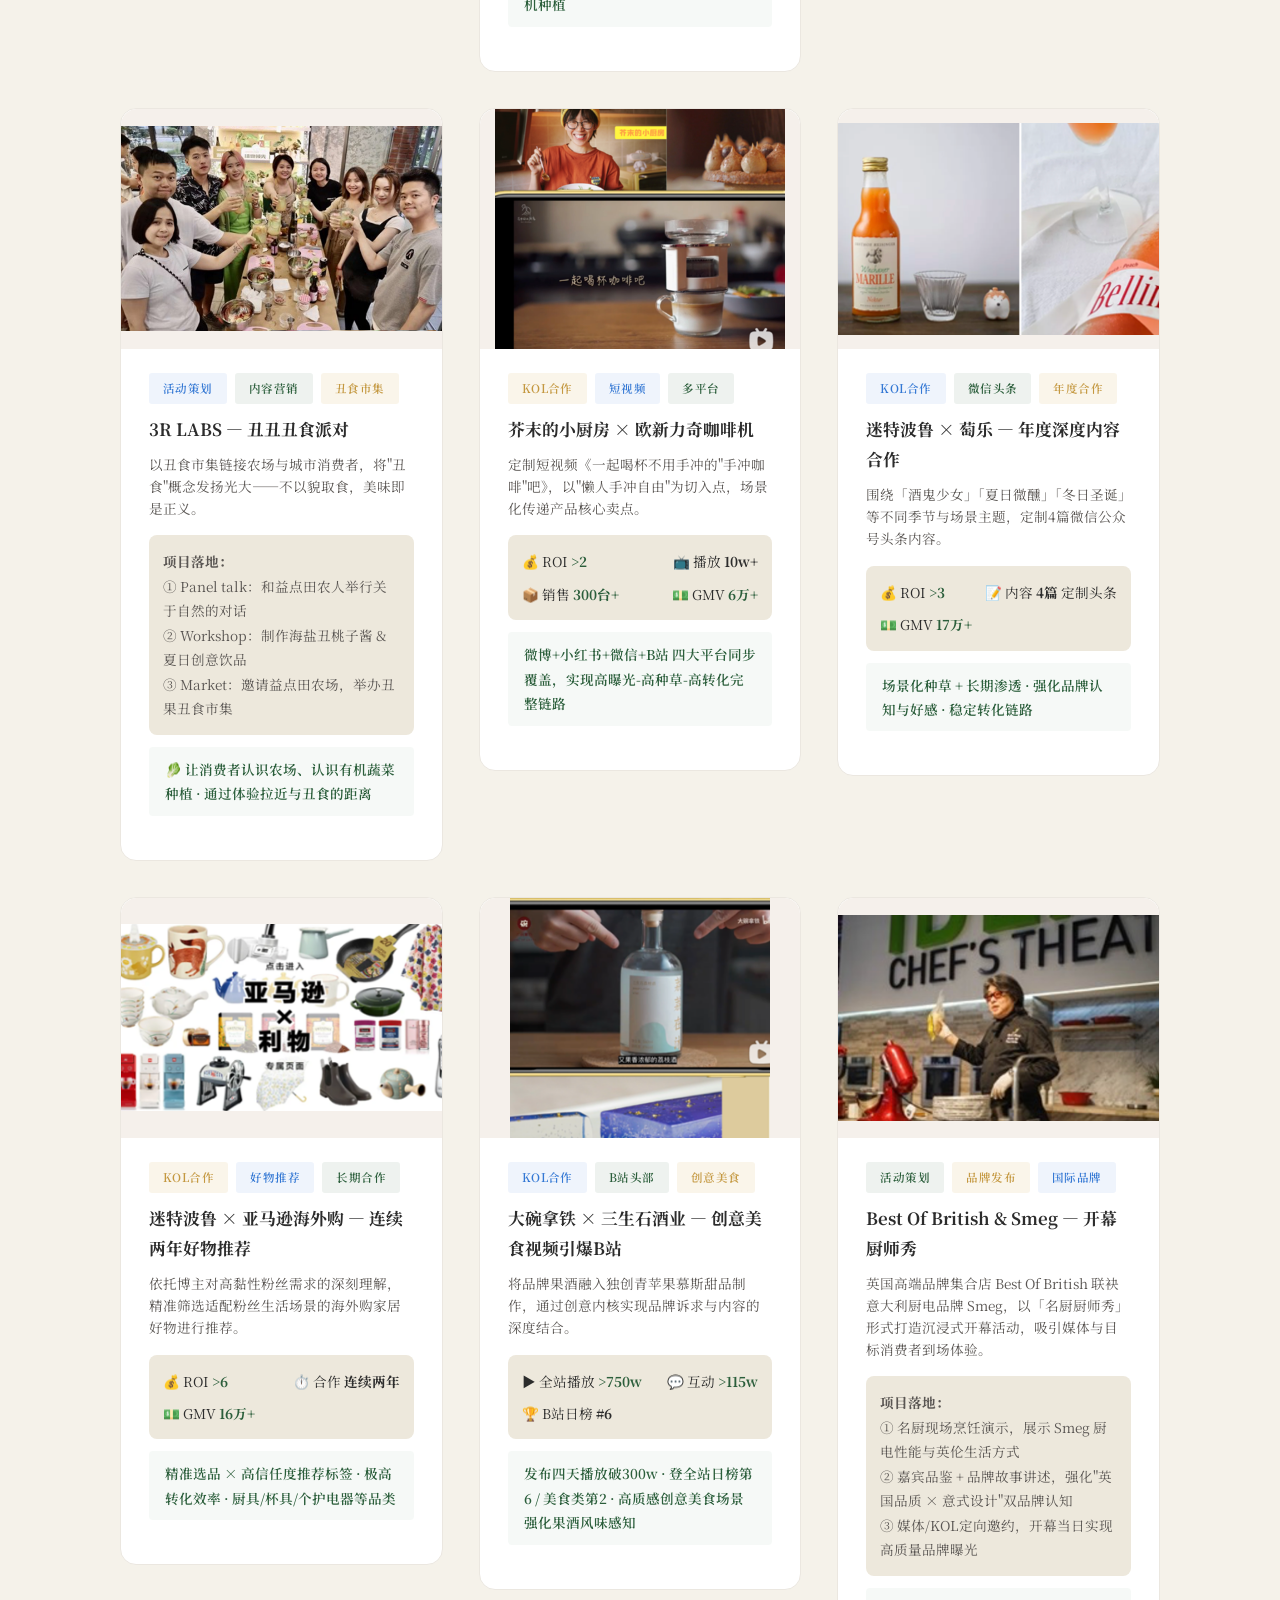
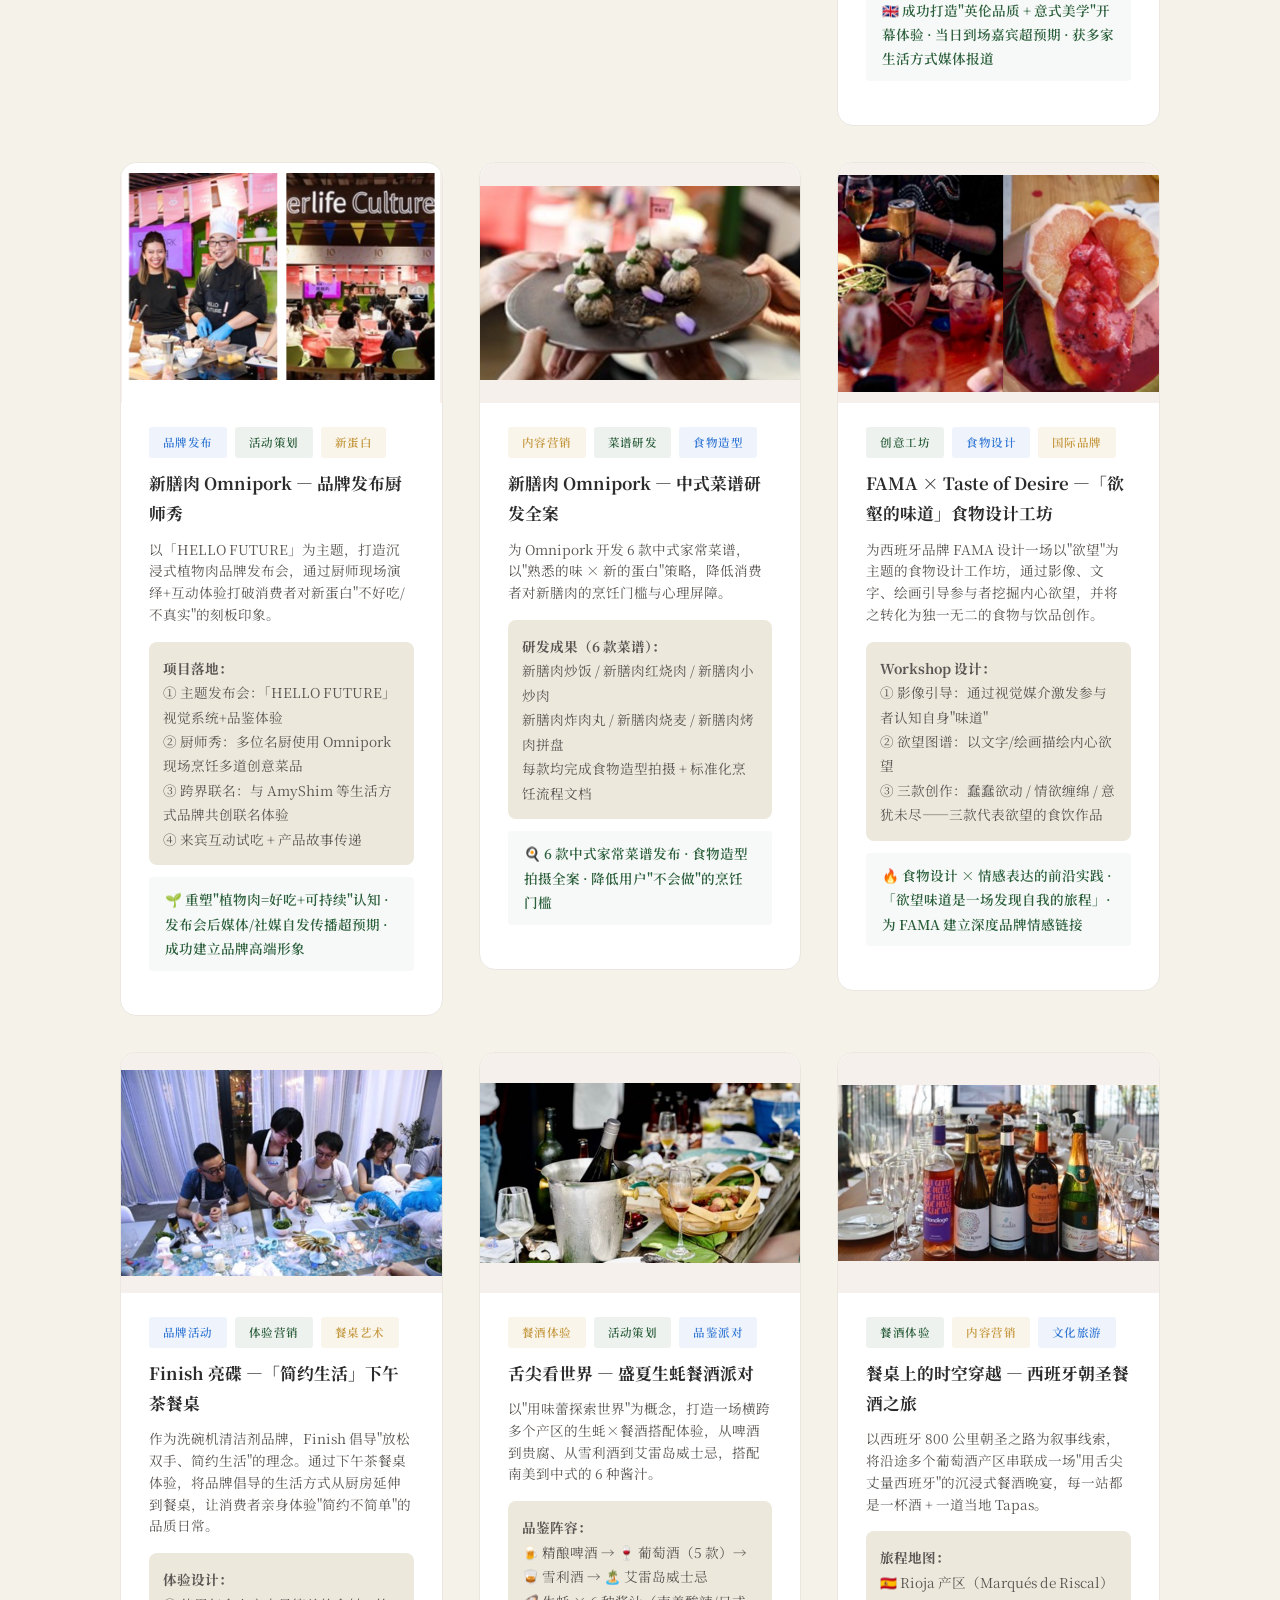
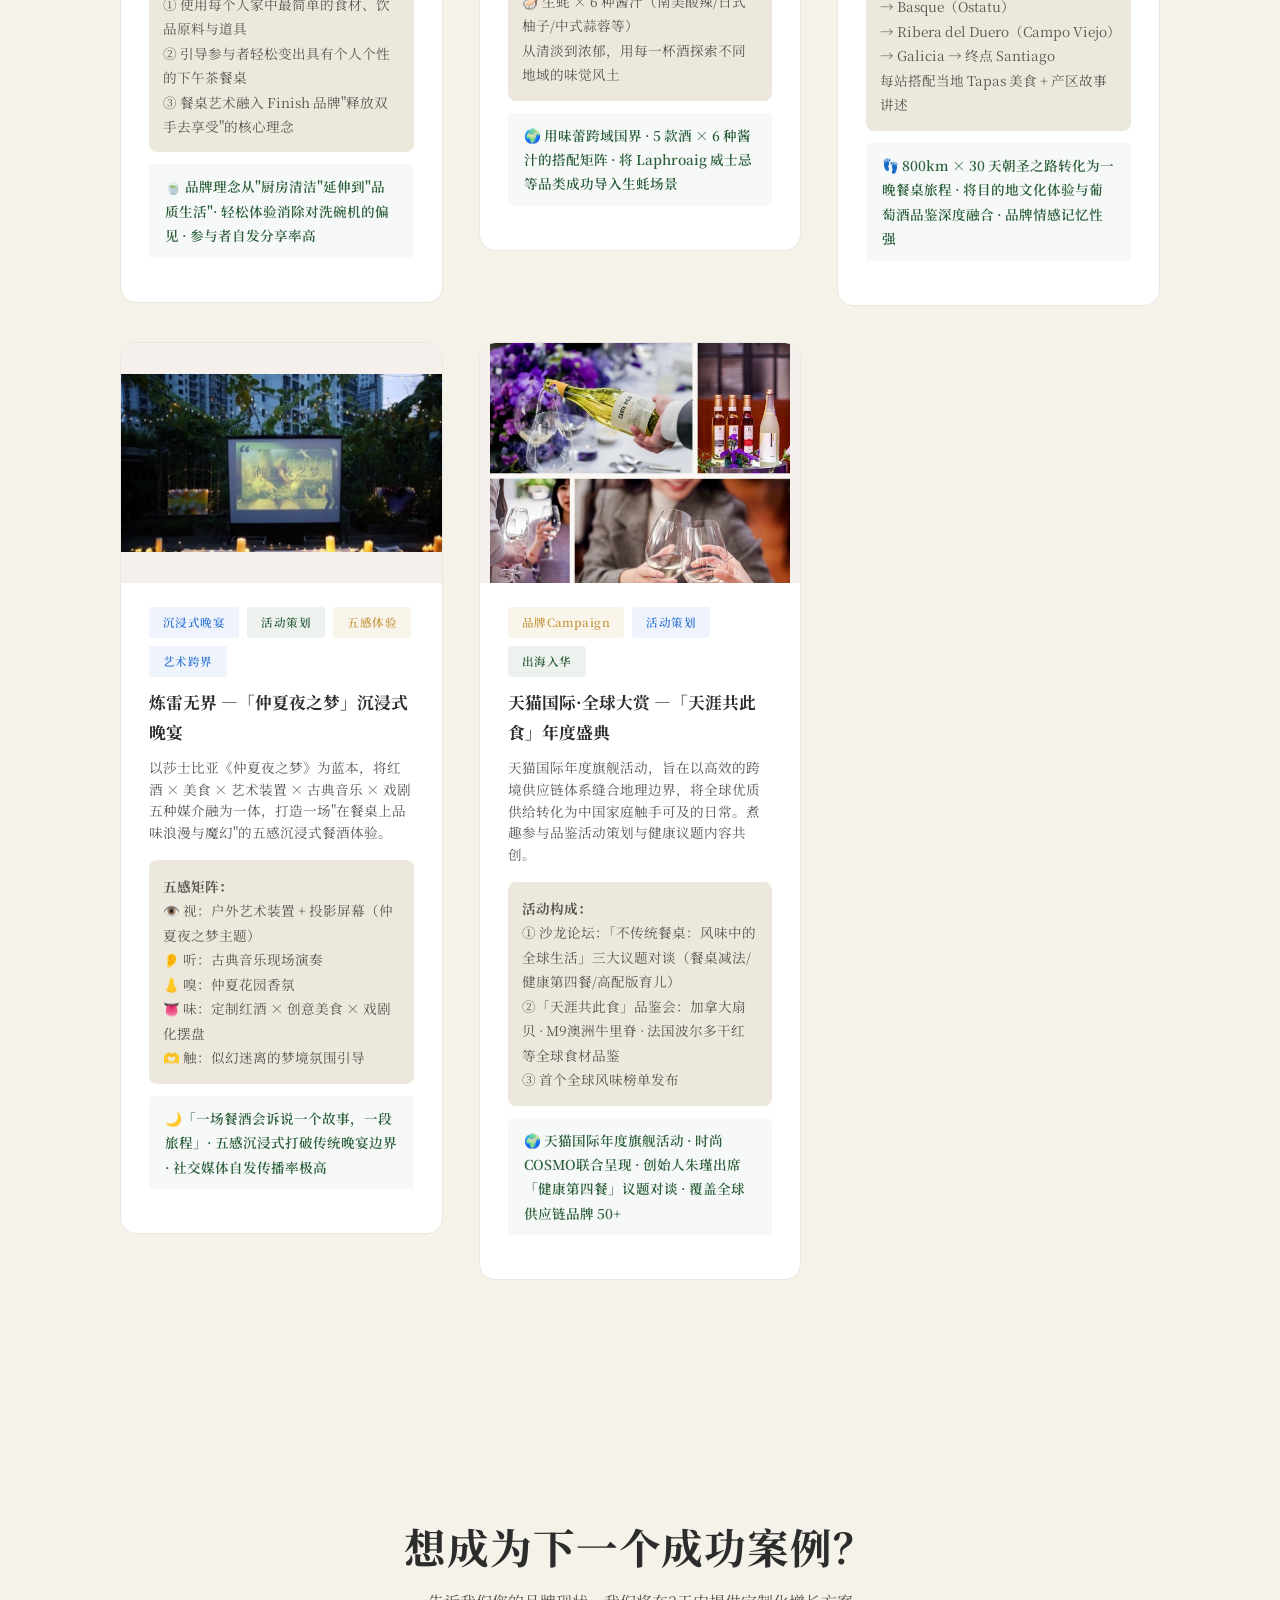
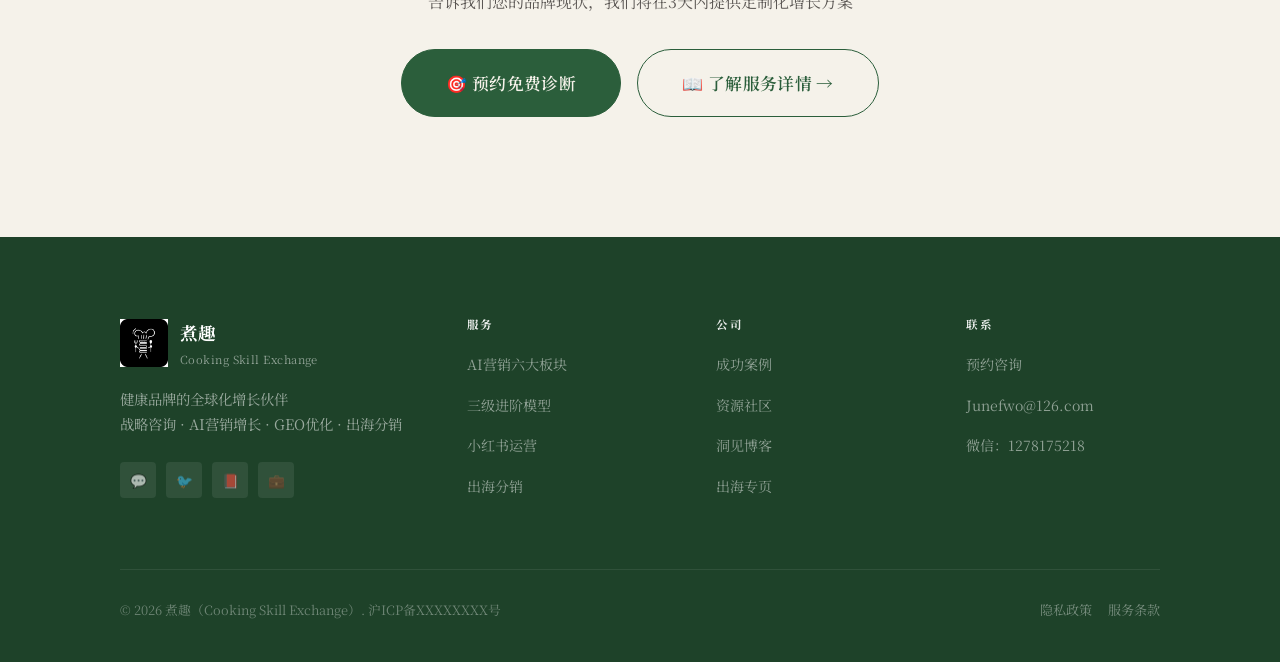
==== commit a6a8c9c4: "feat: 全站案例图片更新，23个案例全部替换为实拍图 - 所有案例图片从 emoji/渐变占位替换为真实活动照片 - 统一图片容器：aspect-ratio 4/3 + object-fit:co" ====
--- a/pages/cases.html
+++ b/pages/cases.html
@@ -15,7 +15,7 @@
 <nav class="navbar" id="navbar">
   <div class="navbar-inner">
     <a href="../index.html" class="navbar-logo">
-      <div class="navbar-logo-icon">趣</div>
+      <img src="../assets/images/logo-black.jpg" alt="CSE" class="navbar-logo-img">
       <div class="navbar-logo-text">
         <span class="navbar-logo-cn">煮趣</span>
         <span class="navbar-logo-en">Cooking Skill Exchange</span>
@@ -58,7 +58,7 @@
 <section class="page-hero">
   <div class="container">
     <div class="page-hero-content">
-      <p class="section-label" style="color:#ffd166;">Case Studies</p>
+      <p class="section-label">Case Studies</p>
       <h1>成功案例</h1>
       <p class="desc">真实数据 · 真实结果 · AI 提效的增长实践</p>
     </div>
@@ -68,47 +68,49 @@
 <!-- 方法论说明 -->
 <section style="padding:0 0 32px 0;">
   <div class="container">
-    <div style="background:var(--cream-dark);border-radius:12px;padding:24px 28px;border-left:4px solid var(--accent-yellow);max-width:960px;margin:0 auto;">
-      <p style="font-size:0.92rem;color:var(--deep-light);line-height:1.8;margin:0;">
-        💡 <strong style="color:var(--deep);">我们的方法</strong>：从传统活动策划起步，到今天 AI 提效的全链路营销服务。以下案例覆盖 小红书投放、品牌 Campaign、出海入华、内容营销 四大类，所有数据均为真实项目结果。
+    <div class="methodology-note">
+      <p>
+        💡 <strong style="color:var(--deep);">我们的方法</strong>：从传统活动策划起步，到今天 AI 提效的全链路营销服务。以下 23 个案例覆盖 小红书投放、品牌Campaign、活动策划（农场开放日/可持续流水席/丑食市集/餐酒体验/沉浸式晚宴/品牌发布）、KOL深度合作、出海入华、内容营销 六大类，所有数据均为真实项目结果。
       </p>
     </div>
   </div>
 </section>
 
 <!-- 数据统计条 -->
-<section style="background:var(--green);padding:40px 0;color:white;">
-  <div class="container">
-    <div style="display:grid;grid-template-columns:repeat(4,1fr);gap:24px;text-align:center;" class="stats-grid">
-      <div>
-        <div style="font-size:2.2rem;font-weight:800;font-family:var(--font-display);">40+</div>
-        <div style="font-size:0.82rem;color:rgba(255,255,255,0.7);margin-top:4px;">服务品牌</div>
-      </div>
-      <div>
-        <div style="font-size:2.2rem;font-weight:800;font-family:var(--font-display);">300+</div>
-        <div style="font-size:0.82rem;color:rgba(255,255,255,0.7);margin-top:4px;">深度合作 KOL</div>
-      </div>
-      <div>
-        <div style="font-size:2.2rem;font-weight:800;font-family:var(--font-display);">350+</div>
-        <div style="font-size:0.82rem;color:rgba(255,255,255,0.7);margin-top:4px;">场活动执行</div>
-      </div>
-      <div>
-        <div style="font-size:2.2rem;font-weight:800;font-family:var(--font-display);">19.6%</div>
-        <div style="font-size:0.82rem;color:rgba(255,255,255,0.7);margin-top:4px;">最高爆文率</div>
-      </div>
-    </div>
-  </div>
+<section class="stats-banner">
+ <div class="container">
+  <div class="stats-grid">
+    <div>
+      <div class="stat-num">100+</div>
+      <div class="stat-label">服务品牌</div>
+    </div>
+    <div>
+      <div class="stat-num">1000+</div>
+      <div class="stat-label">深度合作 KOL</div>
+    </div>
+    <div>
+      <div class="stat-num">350+</div>
+      <div class="stat-label">成功活动</div>
+    </div>
+    <div>
+      <div class="stat-num">38%</div>
+      <div class="stat-label">爆文率</div>
+    </div>
+  </div>
+ </div>
 </section>
 
 <!-- 筛选区 -->
 <section class="section" style="padding-bottom:0;">
   <div class="container">
     <div style="margin-bottom:32px;">
-      <p style="font-size:0.8rem;color:var(--muted);font-weight:600;text-transform:uppercase;letter-spacing:0.08em;margin-bottom:12px;">按服务类型筛选</p>
+      <p class="filter-desc">按服务类型筛选</p>
       <div class="filter-bar">
         <button class="filter-btn active" data-filter="all">全部案例</button>
         <button class="filter-btn" data-filter="xiaohongshu">小红书投放</button>
         <button class="filter-btn" data-filter="campaign">品牌Campaign</button>
+        <button class="filter-btn" data-filter="activity">活动策划</button>
+        <button class="filter-btn" data-filter="kol">KOL合作</button>
         <button class="filter-btn" data-filter="global">出海入华</button>
         <button class="filter-btn" data-filter="content">内容营销</button>
       </div>
@@ -124,8 +126,8 @@
       <!-- 案例1：WAT鸡尾酒 小红书 -->
       <div class="case-card-wrap" data-tags="xiaohongshu,ai">
         <div class="case-card">
-          <div class="case-card-img" style="background:linear-gradient(135deg,rgba(43,94,59,0.1),rgba(43,94,59,0.03));color:var(--green);">
-            <div style="font-size:3.2rem;">📕</div>
+          <div class="case-card-img" style="background:#f5f0eb;overflow:hidden;padding:0;height:auto;aspect-ratio:4/3;">
+            <img src="../images/case-wat-new-01.png" alt="WAT鸡尾酒" style="width:100%;height:100%;object-fit:contain;display:block;">
           </div>
           <div class="case-card-body">
             <div class="case-card-tags" style="margin-bottom:10px;">
@@ -134,8 +136,8 @@
             </div>
             <div class="case-card-title">WAT 鸡尾酒 · 小红书全案投放</div>
             <div class="case-card-challenge">0粉丝账号冷启动，通过小红书 KOL 种草实现品牌认知与电商转化双增长。</div>
-            <div style="background:var(--cream-dark);border-radius:8px;padding:14px;margin:12px 0;">
-              <div style="display:flex;justify-content:space-between;flex-wrap:wrap;gap:8px;font-size:0.85rem;">
+            <div class="case-stats-box">
+              <div class="case-stats-row">
                 <span>📊 博主 <strong>150+</strong> 位</span>
                 <span>🔥 爆文率 <strong style="color:var(--green);">12.8%</strong></span>
                 <span>💰 GMV <strong style="color:var(--green);">95.2w+</strong></span>
@@ -150,8 +152,8 @@
       <!-- 案例2：柯林咖啡 小红书 -->
       <div class="case-card-wrap" data-tags="xiaohongshu,ai">
         <div class="case-card">
-          <div class="case-card-img" style="background:linear-gradient(135deg,rgba(230,126,34,0.1),rgba(230,126,34,0.03));color:var(--accent-yellow-hover);">
-            <div style="font-size:3.2rem;">☕</div>
+          <div class="case-card-img" style="background:#f5f0eb;overflow:hidden;padding:0;height:auto;aspect-ratio:4/3;">
+            <img src="../images/case-colin-new-01.png" alt="柯林咖啡" style="width:100%;height:100%;object-fit:contain;display:block;">
           </div>
           <div class="case-card-body">
             <div class="case-card-tags" style="margin-bottom:10px;">
@@ -160,10 +162,10 @@
             </div>
             <div class="case-card-title">柯林咖啡 · 小红书精准投放</div>
             <div class="case-card-challenge">咖啡品类红海竞争，通过精准 KOL 匹配与场景化内容实现高效转化。</div>
-            <div style="background:var(--cream-dark);border-radius:8px;padding:14px;margin:12px 0;">
-              <div style="display:flex;justify-content:space-between;flex-wrap:wrap;gap:8px;font-size:0.85rem;">
+            <div class="case-stats-box">
+              <div class="case-stats-row">
                 <span>📊 博主 <strong>60+</strong> 位</span>
-                <span>🔥 爆文率 <strong style="color:var(--accent-yellow-hover);">19.6%</strong></span>
+                <span>🔥 爆文率 <strong style="color:var(--accent-yellow-hover);">38%</strong></span>
                 <span>💰 GMV <strong style="color:var(--green);">77.8w+</strong></span>
               </div>
             </div>
@@ -173,37 +175,11 @@
         </div>
       </div>
 
-      <!-- 案例3：莱博女表 小红书 -->
-      <div class="case-card-wrap" data-tags="xiaohongshu,ai">
-        <div class="case-card">
-          <div class="case-card-img" style="background:linear-gradient(135deg,rgba(52,120,212,0.1),rgba(52,120,212,0.03));color:#3478d4;">
-            <div style="font-size:3.2rem;">⌚</div>
-          </div>
-          <div class="case-card-body">
-            <div class="case-card-tags" style="margin-bottom:10px;">
-              <span class="tag tag-blue">小红书投放</span>
-              <span class="tag tag-green">高GMV</span>
-            </div>
-            <div class="case-card-title">莱博女表 · 小红书品类突破</div>
-            <div class="case-card-challenge">非食品类品牌如何通过小红书实现高 GMV 转化，验证跨品类投放能力。</div>
-            <div style="background:var(--cream-dark);border-radius:8px;padding:14px;margin:12px 0;">
-              <div style="display:flex;justify-content:space-between;flex-wrap:wrap;gap:8px;font-size:0.85rem;">
-                <span>📊 博主 <strong>160+</strong> 位</span>
-                <span>🔥 爆文率 <strong style="color:var(--green);">10.8%</strong></span>
-                <span>💰 GMV <strong style="color:var(--green);">108.3w+</strong></span>
-              </div>
-            </div>
-            <div class="case-card-result">单案例最高 GMV · 时尚/旅行/生活方式类博主</div>
-            <a href="services.html" class="btn btn-outline-green btn-sm" style="margin-top:12px;">了解小红书服务 →</a>
-          </div>
-        </div>
-      </div>
-
       <!-- 案例4：We唏小吸饮 小红书 -->
       <div class="case-card-wrap" data-tags="xiaohongshu,ai">
         <div class="case-card">
-          <div class="case-card-img" style="background:linear-gradient(135deg,rgba(155,89,182,0.1),rgba(155,89,182,0.03));color:#9b59b6;">
-            <div style="font-size:3.2rem;">🥤</div>
+          <div class="case-card-img" style="background:#f5f0eb;overflow:hidden;padding:0;height:auto;aspect-ratio:4/3;">
+            <img src="../images/case-wexi-01.png" alt="We唏小吸饮" style="width:100%;height:100%;object-fit:contain;display:block;">
           </div>
           <div class="case-card-body">
             <div class="case-card-tags" style="margin-bottom:10px;">
@@ -212,8 +188,8 @@
             </div>
             <div class="case-card-title">We唏小吸饮 · 新消费品牌冷启动</div>
             <div class="case-card-challenge">新消费饮品从 0 到 1，小红书内容种草驱动电商 GMV 快速增长。</div>
-            <div style="background:var(--cream-dark);border-radius:8px;padding:14px;margin:12px 0;">
-              <div style="display:flex;justify-content:space-between;flex-wrap:wrap;gap:8px;font-size:0.85rem;">
+            <div class="case-stats-box">
+              <div class="case-stats-row">
                 <span>📊 博主 <strong>60+</strong> 位</span>
                 <span>🔥 爆文率 <strong style="color:var(--accent-yellow-hover);">16.7%</strong></span>
                 <span>💰 GMV <strong style="color:var(--green);">78.6w+</strong></span>
@@ -228,8 +204,8 @@
       <!-- 案例5：Woolworths Campaign -->
       <div class="case-card-wrap" data-tags="campaign,global">
         <div class="case-card">
-          <div class="case-card-img" style="background:linear-gradient(135deg,rgba(43,94,59,0.1),rgba(43,94,59,0.03));color:var(--green);">
-            <div style="font-size:3.2rem;">🌾</div>
+          <div class="case-card-img" style="background:#f5f0eb;overflow:hidden;padding:0;height:auto;aspect-ratio:4/3;">
+            <img src="../images/case-woolworths-01.png" alt="Woolworths" style="width:100%;height:100%;object-fit:contain;display:block;">
           </div>
           <div class="case-card-body">
             <div class="case-card-tags" style="margin-bottom:10px;">
@@ -238,8 +214,8 @@
             </div>
             <div class="case-card-title">Woolworths ·「轻享麦廊一刻」Campaign</div>
             <div class="case-card-challenge">澳洲燕麦品牌进入中国市场，通过餐厅联动 + KOL 内容营销打开品牌认知。</div>
-            <div style="background:var(--cream-dark);border-radius:8px;padding:14px;margin:12px 0;">
-              <div style="display:flex;justify-content:space-between;flex-wrap:wrap;gap:8px;font-size:0.85rem;">
+            <div class="case-stats-box">
+              <div class="case-stats-row">
                 <span>📊 KOL <strong>59</strong> 位</span>
                 <span>💰 GMV <strong style="color:var(--green);">68w+</strong></span>
                 <span>💬 互动 <strong>8,926</strong> 次</span>
@@ -254,8 +230,8 @@
       <!-- 案例6：Oatly 酒吧联动 -->
       <div class="case-card-wrap" data-tags="campaign,global">
         <div class="case-card">
-          <div class="case-card-img" style="background:linear-gradient(135deg,rgba(230,126,34,0.1),rgba(230,126,34,0.03));color:var(--accent-yellow-hover);">
-            <div style="font-size:3.2rem;">🍷</div>
+          <div class="case-card-img" style="background:#f5f0eb;overflow:hidden;padding:0;height:auto;aspect-ratio:4/3;">
+            <img src="../images/case-oatly-new-01.png" alt="Oatly" style="width:100%;height:100%;object-fit:contain;display:block;">
           </div>
           <div class="case-card-body">
             <div class="case-card-tags" style="margin-bottom:10px;">
@@ -264,8 +240,8 @@
             </div>
             <div class="case-card-title">Oatly 噢麦力 · 五大酒吧圣诞联名</div>
             <div class="case-card-challenge">将燕麦奶打入上海精酿鸡尾酒市场，开创跨界营销新玩法，创造品类消费场景。</div>
-            <div style="background:var(--cream-dark);border-radius:8px;padding:14px;margin:12px 0;">
-              <div style="display:flex;justify-content:space-between;flex-wrap:wrap;gap:8px;font-size:0.85rem;">
+            <div class="case-stats-box">
+              <div class="case-stats-row">
                 <span>👁️ 总曝光 <strong>50,000+</strong></span>
                 <span>🍸 试饮 <strong>10,000+</strong> 人次</span>
                 <span>🍺 合作酒吧 <strong>5</strong> 家</span>
@@ -280,8 +256,8 @@
       <!-- 案例7：美国汉斯 内容营销 -->
       <div class="case-card-wrap" data-tags="content,ai">
         <div class="case-card">
-          <div class="case-card-img" style="background:linear-gradient(135deg,rgba(52,120,212,0.1),rgba(52,120,212,0.03));color:#3478d4;">
-            <div style="font-size:3.2rem;">📝</div>
+          <div class="case-card-img" style="background:#f5f0eb;overflow:hidden;padding:0;height:auto;aspect-ratio:4/3;">
+            <img src="../images/case-hans-new-01.png" alt="美国汉斯" style="width:100%;height:100%;object-fit:contain;display:block;">
           </div>
           <div class="case-card-body">
             <div class="case-card-tags" style="margin-bottom:10px;">
@@ -290,8 +266,8 @@
             </div>
             <div class="case-card-title">美国汉斯品牌 · 食谱设计视频营销</div>
             <div class="case-card-challenge">通过食谱内容营销建立品牌专业形象，视频内容在社交媒体实现大规模自然传播。</div>
-            <div style="background:var(--cream-dark);border-radius:8px;padding:14px;margin:12px 0;">
-              <div style="display:flex;justify-content:space-between;flex-wrap:wrap;gap:8px;font-size:0.85rem;">
+            <div class="case-stats-box">
+              <div class="case-stats-row">
                 <span>👁️ 阅读量 <strong>300w+</strong></span>
                 <span>▶️ 观看数 <strong>4w+</strong></span>
                 <span>💬 互动 <strong>1,000+</strong></span>
@@ -306,8 +282,8 @@
       <!-- 案例8：德国赛巴赫 内容营销 -->
       <div class="case-card-wrap" data-tags="content,global">
         <div class="case-card">
-          <div class="case-card-img" style="background:linear-gradient(135deg,rgba(155,89,182,0.1),rgba(155,89,182,0.03));color:#9b59b6;">
-            <div style="font-size:3.2rem;">🍽️</div>
+          <div class="case-card-img" style="background:#f5f0eb;overflow:hidden;padding:0;height:auto;aspect-ratio:4/3;">
+            <img src="../images/case-seitenbacher-new-01.png" alt="德国赛巴赫" style="width:100%;height:100%;object-fit:contain;display:block;">
           </div>
           <div class="case-card-body">
             <div class="case-card-tags" style="margin-bottom:10px;">
@@ -316,8 +292,8 @@
             </div>
             <div class="case-card-title">德国赛巴赫 · 食谱设计视频营销</div>
             <div class="case-card-challenge">高端进口厨具品牌通过中式食谱内容营销，建立本土化品牌认知与用户粘性。</div>
-            <div style="background:var(--cream-dark);border-radius:8px;padding:14px;margin:12px 0;">
-              <div style="display:flex;justify-content:space-between;flex-wrap:wrap;gap:8px;font-size:0.85rem;">
+            <div class="case-stats-box">
+              <div class="case-stats-row">
                 <span>👁️ 阅读量 <strong>250w+</strong></span>
                 <span>▶️ 观看数 <strong>4w+</strong></span>
                 <span>💬 互动 <strong>1,000+</strong></span>
@@ -329,15 +305,390 @@
         </div>
       </div>
 
+      <!-- ========== 以下为新增案例 ========== -->
+
+      <!-- 新案例1：益点田农场开放日 × 丑食主题餐桌 -->
+      <div class="case-card-wrap" data-tags="campaign,activity">
+        <div class="case-card">
+          <div class="case-card-img" style="background:#f5f0eb;overflow:hidden;padding:0;height:auto;aspect-ratio:4/3;">
+            <img src="../images/case-yidian-new-01.png" alt="益点田农场开放日" style="width:100%;height:100%;object-fit:contain;display:block;">
+          </div>
+          <div class="case-card-body">
+            <div class="case-card-tags" style="margin-bottom:10px;">
+              <span class="tag tag-green">活动策划</span>
+              <span class="tag tag-yellow">品牌策略</span>
+              <span class="tag tag-blue">丑食议题</span>
+            </div>
+            <div class="case-card-title">益点田农场 — 开放日 × 丑食主题餐桌</div>
+            <div class="case-card-challenge">以美好食物为纽带，建立农人/厨师/消费者之间的联系；提升品牌形象，由核心消费者向外延伸，触达更多人群。</div>
+            <div class="case-stats-box">
+              <p style="font-size:0.85rem;color:var(--deep-light);line-height:1.8;margin:0;"><strong>项目落地：</strong><br>① 驻地共创：走访当地农人，挖掘食物背后的故事，开展农场开放日，邀请厨师与农人面对面及菜单共创<br>② 艺术装置 + 论坛 + Workshop：通过艺术装置呈现故事和品牌，邀朋友们共同感受益点田对于可持续的坚持与大家息息相关</p>
+            </div>
+            <div class="case-card-result">🌱 成功导入新客 · 为农场缓解"丑食浪费"问题 · 让更多目标消费者关注有机种植</div>
+          </div>
+        </div>
+      </div>
+
+      <!-- 新案例2：运河汇 × "新生"可持续流水席 -->
+      <div class="case-card-wrap" data-tags="campaign,activity">
+        <div class="case-card">
+          <div class="case-card-img" style="background:#f5f0eb;overflow:hidden;padding:0;height:auto;aspect-ratio:4/3;">
+            <img src="../images/case-yunhe-new-01.png" alt="运河汇可持续流水席" style="width:100%;height:100%;object-fit:contain;display:block;">
+          </div>
+          <div class="case-card-body">
+            <div class="case-card-tags" style="margin-bottom:10px;">
+              <span class="tag tag-yellow">活动策划</span>
+              <span class="tag tag-blue">政府合作</span>
+              <span class="tag tag-green">可持续</span>
+            </div>
+            <div class="case-card-title">无锡运河汇 — "新生"可持续流水席</div>
+            <div class="case-card-challenge">从农场到餐桌，打造开放性、实验性、现象级的可持续生活方式聚会，由食物开始邂逅来自大自然的可持续生命力。</div>
+            <div class="case-stats-box">
+              <p style="font-size:0.85rem;color:var(--deep-light);line-height:1.8;margin:0;"><strong>项目落地：</strong><br>① 农场装置艺术：在运河边搭建150㎡的农场氛围装置<br>② 可持续流水席：为期三天的可持续流水席，链接人与人、人与自然的关系，焕发有机食物能量</p>
+            </div>
+            <div class="case-card-result">🌿 为120+消费者提供品质可持续食物体验 · 打造"丑食新生"影响力</div>
+          </div>
+        </div>
+      </div>
+
+      <!-- 新案例3：3R LABS × 丑丑丑食派对 -->
+      <div class="case-card-wrap" data-tags="campaign,content,activity">
+        <div class="case-card">
+          <div class="case-card-img" style="background:#f5f0eb;overflow:hidden;padding:0;height:auto;aspect-ratio:4/3;">
+            <img src="../images/case-uglyfood-new-01.png" alt="3R LABS 丑食派对" style="width:100%;height:100%;object-fit:contain;display:block;">
+          </div>
+          <div class="case-card-body">
+            <div class="case-card-tags" style="margin-bottom:10px;">
+              <span class="tag tag-blue">活动策划</span>
+              <span class="tag tag-green">内容营销</span>
+              <span class="tag tag-yellow">丑食市集</span>
+            </div>
+            <div class="case-card-title">3R LABS — 丑丑丑食派对</div>
+            <div class="case-card-challenge">以丑食市集链接农场与城市消费者，将"丑食"概念发扬光大——不以貌取食，美味即是正义。</div>
+            <div class="case-stats-box">
+              <p style="font-size:0.85rem;color:var(--deep-light);line-height:1.8;margin:0;"><strong>项目落地：</strong><br>① Panel talk：和益点田农人举行关于自然的对话<br>② Workshop：制作海盐丑桃子酱 & 夏日创意饮品<br>③ Market：邀请益点田农场，举办丑果丑食市集</p>
+            </div>
+            <div class="case-card-result">🥬 让消费者认识农场、认识有机蔬菜种植 · 通过体验拉近与丑食的距离</div>
+          </div>
+        </div>
+      </div>
+
+      <!-- 新案例4：芥末的小厨房 × 欧新力奇咖啡机 -->
+      <div class="case-card-wrap" data-tags="kol">
+        <div class="case-card">
+          <div class="case-card-img" style="background:#f5f0eb;overflow:hidden;padding:0;height:auto;aspect-ratio:4/3;">
+            <img src="../images/case-jiewei-new-01.png" alt="芥末的小厨房 × 欧新力奇咖啡机" style="width:100%;height:100%;object-fit:contain;display:block;">
+          </div>
+          <div class="case-card-body">
+            <div class="case-card-tags" style="margin-bottom:10px;">
+              <span class="tag tag-yellow">KOL合作</span>
+              <span class="tag tag-blue">短视频</span>
+              <span class="tag tag-green">多平台</span>
+            </div>
+            <div class="case-card-title">芥末的小厨房 × 欧新力奇咖啡机</div>
+            <div class="case-card-challenge">定制短视频《一起喝杯不用手冲的"手冲咖啡"吧》，以"懒人手冲自由"为切入点，场景化传递产品核心卖点。</div>
+            <div class="case-stats-box">
+              <div class="case-stats-row">
+                <span>💰 ROI <strong style="color:var(--green);">&gt;2</strong></span>
+                <span>📺 播放 <strong>10w+</strong></span>
+                <span>📦 销售 <strong style="color:var(--green);">300台+</strong></span>
+                <span>💵 GMV <strong style="color:var(--green);">6万+</strong></span>
+              </div>
+            </div>
+            <div class="case-card-result">微博+小红书+微信+B站 四大平台同步覆盖，实现高曝光-高种草-高转化完整链路</div>
+          </div>
+        </div>
+      </div>
+
+      <!-- 新案例5：迷特波鲁 × 萄乐 -->
+      <div class="case-card-wrap" data-tags="kol,content">
+        <div class="case-card">
+          <div class="case-card-img" style="background:#f5f0eb;overflow:hidden;padding:0;height:auto;aspect-ratio:4/3;">
+            <img src="../images/case-dawannatie-new-01.png" alt="迷特波鲁 × 萄乐" style="width:100%;height:100%;object-fit:contain;display:block;">
+          </div>
+          <div class="case-card-body">
+            <div class="case-card-tags" style="margin-bottom:10px;">
+              <span class="tag tag-blue">KOL合作</span>
+              <span class="tag tag-green">微信头条</span>
+              <span class="tag tag-yellow">年度合作</span>
+            </div>
+            <div class="case-card-title">迷特波鲁 × 萄乐 — 年度深度内容合作</div>
+            <div class="case-card-challenge">围绕「酒鬼少女」「夏日微醺」「冬日圣诞」等不同季节与场景主题，定制4篇微信公众号头条内容。</div>
+            <div class="case-stats-box">
+              <div class="case-stats-row">
+                <span>💰 ROI <strong style="color:var(--green);">&gt;3</strong></span>
+                <span>📝 内容 <strong>4篇</strong> 定制头条</span>
+                <span>💵 GMV <strong style="color:var(--green);">17万+</strong></span>
+              </div>
+            </div>
+            <div class="case-card-result">场景化种草 + 长期渗透 · 强化品牌认知与好感 · 稳定转化链路</div>
+          </div>
+        </div>
+      </div>
+
+      <!-- 新案例6：迷特波鲁 × 亚马逊海外购 -->
+      <div class="case-card-wrap" data-tags="kol">
+        <div class="case-card">
+          <div class="case-card-img" style="background:#f5f0eb;overflow:hidden;padding:0;height:auto;aspect-ratio:4/3;">
+            <img src="../images/case-mitebolu-new-01.png" alt="迷特波鲁 × 亚马逊海外购" style="width:100%;height:100%;object-fit:contain;display:block;">
+          </div>
+          <div class="case-card-body">
+            <div class="case-card-tags" style="margin-bottom:10px;">
+              <span class="tag tag-yellow">KOL合作</span>
+              <span class="tag tag-blue">好物推荐</span>
+              <span class="tag tag-green">长期合作</span>
+            </div>
+            <div class="case-card-title">迷特波鲁 × 亚马逊海外购 — 连续两年好物推荐</div>
+            <div class="case-card-challenge">依托博主对高黏性粉丝需求的深刻理解，精准筛选适配粉丝生活场景的海外购家居好物进行推荐。</div>
+            <div class="case-stats-box">
+              <div class="case-stats-row">
+                <span>💰 ROI <strong style="color:var(--green);">&gt;6</strong></span>
+                <span>⏱️ 合作 <strong>连续两年</strong></span>
+                <span>💵 GMV <strong style="color:var(--green);">16万+</strong></span>
+              </div>
+            </div>
+            <div class="case-card-result">精准选品 × 高信任度推荐标签 · 极高转化效率 · 厨具/杯具/个护电器等品类</div>
+          </div>
+        </div>
+      </div>
+
+      <!-- 新案例7：大碗拿铁 × 三生石酒业 -->
+      <div class="case-card-wrap" data-tags="kol,content">
+        <div class="case-card">
+          <div class="case-card-img" style="background:#f5f0eb;overflow:hidden;padding:0;height:auto;aspect-ratio:4/3;">
+            <img src="../images/case-sanshengshi-new-01.png" alt="大碗拿铁 × 三生石酒业" style="width:100%;height:100%;object-fit:contain;display:block;">
+          </div>
+          <div class="case-card-body">
+            <div class="case-card-tags" style="margin-bottom:10px;">
+              <span class="tag tag-blue">KOL合作</span>
+              <span class="tag tag-green">B站头部</span>
+              <span class="tag tag-yellow">创意美食</span>
+            </div>
+            <div class="case-card-title">大碗拿铁 × 三生石酒业 — 创意美食视频引爆B站</div>
+            <div class="case-card-challenge">将品牌果酒融入独创青苹果慕斯甜品制作，通过创意内核实现品牌诉求与内容的深度结合。</div>
+            <div class="case-stats-box">
+              <div class="case-stats-row">
+                <span>▶️ 全站播放 <strong style="color:var(--green);">&gt;750w</strong></span>
+                <span>💬 互动 <strong style="color:var(--green);">&gt;115w</strong></span>
+                <span>🏆 B站日榜 <strong>#6</strong></span>
+              </div>
+            </div>
+            <div class="case-card-result">发布四天播放破300w · 登全站日榜第6 / 美食类第2 · 高质感创意美食场景强化果酒风味感知</div>
+          </div>
+        </div>
+      </div>
+
+
+      <!-- ========== 活动/体验类新案例（来自截图） ========== -->
+
+      <!-- 新案例8：Best Of British & Smeg 开幕厨师秀 -->
+      <div class="case-card-wrap" data-tags="activity,campaign,global">
+        <div class="case-card">
+          <div class="case-card-img" style="background:#f5f0eb;overflow:hidden;padding:0;height:auto;aspect-ratio:4/3;">
+            <img src="../images/case-bob-smeg-new-01.png" alt="Best Of British & Smeg 开幕厨师秀" style="width:100%;height:100%;object-fit:contain;display:block;">
+          </div>
+          <div class="case-card-body">
+            <div class="case-card-tags" style="margin-bottom:10px;">
+              <span class="tag tag-green">活动策划</span>
+              <span class="tag tag-yellow">品牌发布</span>
+              <span class="tag tag-blue">国际品牌</span>
+            </div>
+            <div class="case-card-title">Best Of British & Smeg — 开幕厨师秀</div>
+            <div class="case-card-challenge">英国高端品牌集合店 Best Of British 联袂意大利厨电品牌 Smeg，以「名厨厨师秀」形式打造沉浸式开幕活动，吸引媒体与目标消费者到场体验。</div>
+            <div class="case-stats-box">
+              <p style="font-size:0.85rem;color:var(--deep-light);line-height:1.8;margin:0;"><strong>项目落地：</strong><br>① 名厨现场烹饪演示，展示 Smeg 厨电性能与英伦生活方式<br>② 嘉宾品鉴 + 品牌故事讲述，强化"英国品质 × 意式设计"双品牌认知<br>③ 媒体/KOL定向邀约，开幕当日实现高质量品牌曝光</p>
+            </div>
+            <div class="case-card-result">🇬🇧 成功打造"英伦品质 + 意式美学"开幕体验 · 当日到场嘉宾超预期 · 获多家生活方式媒体报道</div>
+          </div>
+        </div>
+      </div>
+
+      <!-- 新案例9：新膳肉Omnipork品牌发布厨师秀 -->
+      <div class="case-card-wrap" data-tags="activity,campaign,content">
+        <div class="case-card">
+          <div class="case-card-img" style="background:#f5f0eb;overflow:hidden;padding:0;height:auto;aspect-ratio:4/3;">
+            <img src="../images/case-omnipork-launch-new-01.png" alt="新膳肉 Omnipork 品牌发布厨师秀" style="width:100%;height:100%;object-fit:contain;display:block;">
+          </div>
+          <div class="case-card-body">
+            <div class="case-card-tags" style="margin-bottom:10px;">
+              <span class="tag tag-blue">品牌发布</span>
+              <span class="tag tag-green">活动策划</span>
+              <span class="tag tag-yellow">新蛋白</span>
+            </div>
+            <div class="case-card-title">新膳肉 Omnipork — 品牌发布厨师秀</div>
+            <div class="case-card-challenge">以「HELLO FUTURE」为主题，打造沉浸式植物肉品牌发布会，通过厨师现场演绎+互动体验打破消费者对新蛋白"不好吃/不真实"的刻板印象。</div>
+            <div class="case-stats-box">
+              <p style="font-size:0.85rem;color:var(--deep-light);line-height:1.8;margin:0;"><strong>项目落地：</strong><br>① 主题发布会：「HELLO FUTURE」视觉系统+品鉴体验<br>② 厨师秀：多位名厨使用 Omnipork 现场烹饪多道创意菜品<br>③ 跨界联名：与 AmyShim 等生活方式品牌共创联名体验<br>④ 来宾互动试吃 + 产品故事传递</p>
+            </div>
+            <div class="case-card-result">🌱 重塑"植物肉=好吃+可持续"认知 · 发布会后媒体/社媒自发传播超预期 · 成功建立品牌高端形象</div>
+          </div>
+        </div>
+      </div>
+
+      <!-- 新案例10：新膳肉Omnipork菜谱研发 -->
+      <div class="case-card-wrap" data-tags="content,activity">
+        <div class="case-card">
+          <div class="case-card-img" style="background:#f5f0eb;overflow:hidden;padding:0;height:auto;aspect-ratio:4/3;">
+            <img src="../images/case-omnipork-rd-new-01.png" alt="新膳肉 Omnipork 中式菜谱研发全案" style="width:100%;height:100%;object-fit:contain;display:block;">
+          </div>
+          <div class="case-card-body">
+            <div class="case-card-tags" style="margin-bottom:10px;">
+              <span class="tag tag-yellow">内容营销</span>
+              <span class="tag tag-green">菜谱研发</span>
+              <span class="tag tag-blue">食物造型</span>
+            </div>
+            <div class="case-card-title">新膳肉 Omnipork — 中式菜谱研发全案</div>
+            <div class="case-card-challenge">为 Omnipork 开发 6 款中式家常菜谱，以"熟悉的味 × 新的蛋白"策略，降低消费者对新膳肉的烹饪门槛与心理屏障。</div>
+            <div class="case-stats-box">
+              <p style="font-size:0.85rem;color:var(--deep-light);line-height:1.8;margin:0;"><strong>研发成果（6 款菜谱）：</strong><br>新膳肉炒饭 / 新膳肉红烧肉 / 新膳肉小炒肉<br>新膳肉炸肉丸 / 新膳肉烧麦 / 新膳肉烤肉拼盘<br>每款均完成食物造型拍摄 + 标准化烹饪流程文档</p>
+            </div>
+            <div class="case-card-result">🍳 6 款中式家常菜谱发布 · 食物造型拍摄全案 · 降低用户"不会做"的烹饪门槛</div>
+          </div>
+        </div>
+      </div>
+
+      <!-- 新案例11：欲壑的味道 Taste of Desire -->
+      <div class="case-card-wrap" data-tags="activity,creative,global">
+        <div class="case-card">
+          <div class="case-card-img" style="background:#f5f0eb;overflow:hidden;padding:0;height:auto;aspect-ratio:4/3;">
+            <img src="../images/case-fama-new-01.png" alt="FAMA × Taste of Desire 食物设计工坊" style="width:100%;height:100%;object-fit:contain;display:block;">
+          </div>
+          <div class="case-card-body">
+            <div class="case-card-tags" style="margin-bottom:10px;">
+              <span class="tag tag-green">创意工坊</span>
+              <span class="tag tag-blue">食物设计</span>
+              <span class="tag tag-yellow">国际品牌</span>
+            </div>
+            <div class="case-card-title">FAMA × Taste of Desire —「欲壑的味道」食物设计工坊</div>
+            <div class="case-card-challenge">为西班牙品牌 FAMA 设计一场以"欲望"为主题的食物设计工作坊，通过影像、文字、绘画引导参与者挖掘内心欲望，并将之转化为独一无二的食物与饮品创作。</div>
+            <div class="case-stats-box">
+              <p style="font-size:0.85rem;color:var(--deep-light);line-height:1.8;margin:0;"><strong>Workshop 设计：</strong><br>① 影像引导：通过视觉媒介激发参与者认知自身"味道"<br>② 欲望图谱：以文字/绘画描绘内心欲望<br>③ 三款创作：蠢蠢欲动 / 情欲缠绵 / 意犹未尽——三款代表欲望的食饮作品</p>
+            </div>
+            <div class="case-card-result">🔥 食物设计 × 情感表达的前沿实践 ·「欲望味道是一场发现自我的旅程」· 为 FAMA 建立深度品牌情感链接</div>
+          </div>
+        </div>
+      </div>
+
+      <!-- 新案例12：Finish简约生活下午茶餐桌 -->
+      <div class="case-card-wrap" data-tags="activity,campaign">
+        <div class="case-card">
+          <div class="case-card-img" style="background:#f5f0eb;overflow:hidden;padding:0;height:auto;aspect-ratio:4/3;">
+            <img src="../images/case-finish-01.png" alt="Finish 亮碟" style="width:100%;height:100%;object-fit:contain;display:block;">
+          </div>
+          <div class="case-card-body">
+            <div class="case-card-tags" style="margin-bottom:10px;">
+              <span class="tag tag-blue">品牌活动</span>
+              <span class="tag tag-green">体验营销</span>
+              <span class="tag tag-yellow">餐桌艺术</span>
+            </div>
+            <div class="case-card-title">Finish 亮碟 —「简约生活」下午茶餐桌</div>
+            <div class="case-card-challenge">作为洗碗机清洁剂品牌，Finish 倡导"放松双手、简约生活"的理念。通过下午茶餐桌体验，将品牌倡导的生活方式从厨房延伸到餐桌，让消费者亲身体验"简约不简单"的品质日常。</div>
+            <div class="case-stats-box">
+              <p style="font-size:0.85rem;color:var(--deep-light);line-height:1.8;margin:0;"><strong>体验设计：</strong><br>① 使用每个人家中最简单的食材、饮品原料与道具<br>② 引导参与者轻松变出具有个人个性的下午茶餐桌<br>③ 餐桌艺术融入 Finish 品牌"释放双手去享受"的核心理念</p>
+            </div>
+            <div class="case-card-result">🍵 品牌理念从"厨房清洁"延伸到"品质生活"· 轻松体验消除对洗碗机的偏见 · 参与者自发分享率高</div>
+          </div>
+        </div>
+      </div>
+
+      <!-- 新案例13：舌尖看世界——生蚝餐酒派对 -->
+      <div class="case-card-wrap" data-tags="activity,wine">
+        <div class="case-card">
+          <div class="case-card-img" style="background:#f5f0eb;overflow:hidden;padding:0;height:auto;aspect-ratio:4/3;">
+            <img src="../images/case-oyster-01.png" alt="生蚝餐酒派对" style="width:100%;height:100%;object-fit:contain;display:block;">
+          </div>
+          <div class="case-card-body">
+            <div class="case-card-tags" style="margin-bottom:10px;">
+              <span class="tag tag-yellow">餐酒体验</span>
+              <span class="tag tag-green">活动策划</span>
+              <span class="tag tag-blue">品鉴派对</span>
+            </div>
+            <div class="case-card-title">舌尖看世界 — 盛夏生蚝餐酒派对</div>
+            <div class="case-card-challenge">以"用味蕾探索世界"为概念，打造一场横跨多个产区的生蚝×餐酒搭配体验，从啤酒到贵腐、从雪利酒到艾雷岛威士忌，搭配南美到中式的 6 种酱汁。</div>
+            <div class="case-stats-box">
+              <p style="font-size:0.85rem;color:var(--deep-light);line-height:1.8;margin:0;"><strong>品鉴阵容：</strong><br>🍺 精酿啤酒 → 🍷 葡萄酒（5 款）→ 🥃 雪利酒 → 🏝️ 艾雷岛威士忌<br>🦪 生蚝 × 6 种酱汁（南美酸辣/日式柚子/中式蒜蓉等）<br>从清淡到浓郁，用每一杯酒探索不同地域的味觉风土</p>
+            </div>
+            <div class="case-card-result">🌍 用味蕾跨域国界 · 5 款酒 × 6 种酱汁的搭配矩阵 · 将 Laphroaig 威士忌等品类成功导入生蚝场景</div>
+          </div>
+        </div>
+      </div>
+
+      <!-- 新案例14：餐桌上的时空穿越~西班牙朝圣餐酒之旅 -->
+      <div class="case-card-wrap" data-tags="activity,wine,content">
+        <div class="case-card">
+          <div class="case-card-img" style="background:#f5f0eb;overflow:hidden;padding:0;height:auto;aspect-ratio:4/3;">
+            <img src="../images/case-spain-01.png" alt="西班牙朝圣之旅" style="width:100%;height:100%;object-fit:contain;display:block;">
+          </div>
+          <div class="case-card-body">
+            <div class="case-card-tags" style="margin-bottom:10px;">
+              <span class="tag tag-green">餐酒体验</span>
+              <span class="tag tag-yellow">内容营销</span>
+              <span class="tag tag-blue">文化旅游</span>
+            </div>
+            <div class="case-card-title">餐桌上的时空穿越 — 西班牙朝圣餐酒之旅</div>
+            <div class="case-card-challenge">以西班牙 800 公里朝圣之路为叙事线索，将沿途多个葡萄酒产区串联成一场"用舌尖丈量西班牙"的沉浸式餐酒晚宴，每一站都是一杯酒 + 一道当地 Tapas。</div>
+            <div class="case-stats-box">
+              <p style="font-size:0.85rem;color:var(--deep-light);line-height:1.8;margin:0;"><strong>旅程地图：</strong><br>🇪🇸 Rioja 产区（Marqués de Riscal）→ Basque（Ostatu）<br>→ Ribera del Duero（Campo Viejo）→ Galicia → 终点 Santiago<br>每站搭配当地 Tapas 美食 + 产区故事讲述</p>
+            </div>
+            <div class="case-card-result">👣 800km × 30 天朝圣之路转化为一晚餐桌旅程 · 将目的地文化体验与葡萄酒品鉴深度融合 · 品牌情感记忆性强</div>
+          </div>
+        </div>
+      </div>
+
+      <!-- 新案例15：炼雷无界—仲夏夜之梦沉浸式晚宴 -->
+      <div class="case-card-wrap" data-tags="activity,immersive">
+        <div class="case-card">
+          <div class="case-card-img" style="background:#f5f0eb;overflow:hidden;padding:0;height:auto;aspect-ratio:4/3;">
+            <img src="../images/case-midsummer-01.png" alt="仲夏夜之梦" style="width:100%;height:100%;object-fit:contain;display:block;">
+          </div>
+          <div class="case-card-body">
+            <div class="case-card-tags" style="margin-bottom:10px;">
+              <span class="tag tag-blue">沉浸式晚宴</span>
+              <span class="tag tag-green">活动策划</span>
+              <span class="tag tag-yellow">五感体验</span>
+              <span class="tag tag-blue">艺术跨界</span>
+            </div>
+            <div class="case-card-title">炼雷无界 —「仲夏夜之梦」沉浸式晚宴</div>
+            <div class="case-card-challenge">以莎士比亚《仲夏夜之梦》为蓝本，将红酒 × 美食 × 艺术装置 × 古典音乐 × 戏剧五种媒介融为一体，打造一场"在餐桌上品味浪漫与魔幻"的五感沉浸式餐酒体验。</div>
+            <div class="case-stats-box">
+              <p style="font-size:0.85rem;color:var(--deep-light);line-height:1.8;margin:0;"><strong>五感矩阵：</strong><br>👁️ 视：户外艺术装置 + 投影屏幕（仲夏夜之梦主题）<br>👂 听：古典音乐现场演奏<br>👃 嗅：仲夏花园香氛<br>👅 味：定制红酒 × 创意美食 × 戏剧化摆盘<br>🫶 触：似幻迷离的梦境氛围引导</p>
+            </div>
+            <div class="case-card-result">🌙「一场餐酒会诉说一个故事，一段旅程」· 五感沉浸式打破传统晚宴边界 · 社交媒体自发传播率极高</div>
+          </div>
+        </div>
+      </div>
+
+      <!-- 新案例16：天猫国际全球大赏「天涯共此食」 -->
+      <div class="case-card-wrap" data-tags="campaign,activity,global,content">
+        <div class="case-card">
+          <div class="case-card-img" style="background:#f5f0eb;overflow:hidden;padding:0;height:auto;aspect-ratio:4/3;">
+            <img src="../images/case-tmall-global-new-01.png" alt="天猫国际" style="width:100%;height:100%;object-fit:contain;display:block;">
+          </div>
+          <div class="case-card-body">
+            <div class="case-card-tags" style="margin-bottom:10px;">
+              <span class="tag tag-yellow">品牌Campaign</span>
+              <span class="tag tag-blue">活动策划</span>
+              <span class="tag tag-green">出海入华</span>
+            </div>
+            <div class="case-card-title">天猫国际·全球大赏 —「天涯共此食」年度盛典</div>
+            <div class="case-card-challenge">天猫国际年度旗舰活动，旨在以高效的跨境供应链体系缝合地理边界，将全球优质供给转化为中国家庭触手可及的日常。煮趣参与品鉴活动策划与健康议题内容共创。</div>
+            <div class="case-stats-box">
+              <p style="font-size:0.85rem;color:var(--deep-light);line-height:1.8;margin:0;"><strong>活动构成：</strong><br>① 沙龙论坛：「不传统餐桌：风味中的全球生活」三大议题对谈（餐桌减法/健康第四餐/高配版育儿）<br>②「天涯共此食」品鉴会：加拿大扇贝 · M9澳洲牛里脊 · 法国波尔多干红等全球食材品鉴<br>③ 首个全球风味榜单发布</p>
+            </div>
+            <div class="case-card-result">🌍 天猫国际年度旗舰活动 · 时尚COSMO联合呈现 · 创始人朱瑾出席「健康第四餐」议题对谈 · 覆盖全球供应链品牌 50+</div>
+          </div>
+        </div>
+      </div>
+
     </div>
   </div>
 </section>
 
 <!-- 底部CTA -->
-<section class="section" style="background:var(--cream-dark);">
-  <div class="container" style="text-align:center;">
-    <h2 style="margin-bottom:16px;">想成为下一个成功案例？</h2>
-    <p style="color:var(--deep-light);max-width:480px;margin:0 auto 32px;line-height:1.8;">告诉我们您的品牌现状，我们将在3天内提供定制化增长方案</p>
+<section class="section cases-cta">
+  <div class="container">
+    <h2>想成为下一个成功案例？</h2>
+    <p>告诉我们您的品牌现状，我们将在3天内提供定制化增长方案</p>
     <div style="display:flex;gap:16px;justify-content:center;flex-wrap:wrap;">
       <a href="contact.html" class="btn btn-green btn-lg">🎯 预约免费诊断</a>
       <a href="services.html" class="btn btn-outline-green btn-lg">📖 了解服务详情 →</a>
@@ -351,19 +702,53 @@
     <div class="footer-grid">
       <div class="footer-brand">
         <div class="footer-logo">
-          <div class="footer-logo-icon">趣</div>
-          <div><div style="font-weight:700;font-size:1.1rem;color:white;">煮趣</div><div style="font-size:0.7rem;color:rgba(255,255,255,0.5);letter-spacing:0.04em;">Cooking Skill Exchange</div></div>
+          <img src="../assets/images/logo-black.jpg" alt="CSE" class="footer-logo-img">
+          <div>
+            <div class="footer-logo-text-cn">煮趣</div>
+            <div class="footer-logo-text-en">Cooking Skill Exchange</div>
+          </div>
         </div>
         <p class="footer-tagline">健康品牌的全球化增长伙伴<br>战略咨询 · AI营销增长 · GEO优化 · 出海分销</p>
-        <div class="footer-social"><a href="#">💬</a><a href="#">🐦</a><a href="#">📕</a><a href="#">💼</a></div>
-      </div>
-      <div class="footer-col"><h4>服务</h4><ul><li><a href="services.html">AI营销六大板块</a></li><li><a href="services.html">三级进阶模型</a></li><li><a href="services.html">小红书运营</a></li><li><a href="global.html">出海分销</a></li></ul></div>
-      <div class="footer-col"><h4>公司</h4><ul><li><a href="cases.html">成功案例</a></li><li><a href="resources.html">资源社区</a></li><li><a href="insights.html">洞见博客</a></li><li><a href="global.html">出海专页</a></li></ul></div>
-      <div class="footer-col"><h4>联系</h4><ul><li><a href="contact.html">预约咨询</a></li><li><a href="mailto:hello@cookingskill.com">hello@cookingskill.com</a></li><li><a href="#">微信：CSE_Official</a></li></ul></div>
+        <div class="footer-social">
+          <a href="#" title="微信">💬</a>
+          <a href="#" title="微博">🐦</a>
+          <a href="#" title="小红书">📕</a>
+          <a href="#" title="LinkedIn">💼</a>
+        </div>
+      </div>
+      <div class="footer-col">
+        <h4>服务</h4>
+        <ul>
+          <li><a href="services.html">AI营销六大板块</a></li>
+          <li><a href="services.html">三级进阶模型</a></li>
+          <li><a href="services.html">小红书运营</a></li>
+          <li><a href="global.html">出海分销</a></li>
+        </ul>
+      </div>
+      <div class="footer-col">
+        <h4>公司</h4>
+        <ul>
+          <li><a href="cases.html">成功案例</a></li>
+          <li><a href="resources.html">资源社区</a></li>
+          <li><a href="insights.html">洞见博客</a></li>
+          <li><a href="global.html">出海专页</a></li>
+        </ul>
+      </div>
+      <div class="footer-col">
+        <h4>联系</h4>
+        <ul>
+          <li><a href="contact.html">预约咨询</a></li>
+          <li><a href="mailto:Junefwo@126.com">Junefwo@126.com</a></li>
+          <li><a href="#">微信：1278175218</a></li>
+        </ul>
+      </div>
     </div>
     <div class="footer-bottom">
       <p class="footer-copyright">© 2026 煮趣（Cooking Skill Exchange）. 沪ICP备XXXXXXXX号</p>
-      <div style="display:flex;gap:16px;font-size:0.82rem;"><a href="#" style="color:rgba(255,255,255,0.4);">隐私政策</a><a href="#" style="color:rgba(255,255,255,0.4);">服务条款</a></div>
+      <div style="display:flex;gap:16px;font-size:0.82rem;">
+        <a href="#" style="color:rgba(255,255,255,0.4);">隐私政策</a>
+        <a href="#" style="color:rgba(255,255,255,0.4);">服务条款</a>
+      </div>
     </div>
   </div>
 </footer>
--- a/css/main.css
+++ b/css/main.css
@@ -21,8 +21,9 @@
   --border-light: #EBE7E0;
   --shadow-soft: 0 2px 20px rgba(44,44,44,0.06);
   --shadow-hover: 0 8px 32px rgba(44,44,44,0.10);
-  --radius: 6px;
-  --radius-lg: 12px;
+  --radius: 8px;
+  --radius-lg: 16px;
+  --radius-xl: 20px;
   --transition: 0.35s cubic-bezier(0.4, 0, 0.2, 1);
   --font-heading: 'Noto Serif SC', 'Georgia', 'Times New Roman', serif;
   --font-body: 'Georgia', 'Noto Serif SC', serif;
@@ -129,7 +130,11 @@
 }
 
 .section {
-  padding: 100px 0;
+  padding: 120px 0;
+}
+
+.section-alt {
+  background: var(--cream-dark);
 }
 
 .section-center {
@@ -139,19 +144,19 @@
 .grid-2 {
   display: grid;
   grid-template-columns: repeat(2, 1fr);
-  gap: 48px;
+  gap: 40px;
 }
 
 .grid-3 {
   display: grid;
   grid-template-columns: repeat(3, 1fr);
-  gap: 36px;
+  gap: 28px;
 }
 
 .grid-4 {
   display: grid;
   grid-template-columns: repeat(4, 1fr);
-  gap: 28px;
+  gap: 24px;
 }
 
 /* ===========================
@@ -161,17 +166,18 @@
 .btn {
   display: inline-flex;
   align-items: center;
+  justify-content: center;
   gap: 8px;
-  padding: 14px 32px;
-  font-size: 0.92rem;
+  padding: 14px 36px;
+  font-size: 0.9rem;
   font-weight: 600;
-  border-radius: 4px;
+  border-radius: 50px;
   cursor: pointer;
   transition: all var(--transition);
   border: 1.5px solid transparent;
   font-family: var(--font-body);
   white-space: nowrap;
-  letter-spacing: 0.03em;
+  letter-spacing: 0.02em;
 }
 
 .btn-primary {
@@ -232,6 +238,11 @@
 .btn-lg {
   padding: 18px 44px;
   font-size: 1.05rem;
+}
+
+.btn-full {
+  width: 100%;
+  justify-content: center;
 }
 
 /* ===========================
@@ -294,11 +305,26 @@
   flex-shrink: 0;
 }
 
+/* 导航栏图片Logo（图标部分） */
+.navbar-logo-img {
+  height: 38px;
+  width: auto;
+  display: block;
+}
+
+/* 页脚图片Logo（图标部分） */
+.footer-logo-img {
+  height: 44px;
+  width: auto;
+  display: block;
+}
+
+/* 旧文字logo方块（保留兼容） */
 .navbar-logo-icon {
   width: 40px;
   height: 40px;
   background: var(--green);
-  border-radius: 6px;
+  border-radius: 10px;
   display: flex;
   align-items: center;
   justify-content: center;
@@ -484,6 +510,12 @@
   gap: 12px;
 }
 
+.footer-logo-img {
+  height: 48px;
+  width: auto;
+  display: block;
+}
+
 .footer-logo-icon {
   width: 44px;
   height: 44px;
@@ -496,6 +528,18 @@
   font-weight: 700;
   color: var(--cream);
   font-family: var(--font-heading);
+}
+
+.footer-logo-text-cn {
+  font-weight: 700;
+  font-size: 1.1rem;
+  color: white;
+}
+
+.footer-logo-text-en {
+  font-size: 0.7rem;
+  color: rgba(255,255,255,0.5);
+  letter-spacing: 0.04em;
 }
 
 .footer-tagline {
@@ -567,6 +611,115 @@
 .footer-copyright {
   font-size: 0.8rem;
   color: rgba(255,255,255,0.35);
+}
+
+.footer-bottom-links {
+  display: flex;
+  gap: 16px;
+  font-size: 0.82rem;
+}
+
+.footer-bottom-links a {
+  color: rgba(255,255,255,0.4);
+}
+
+.footer-bottom-links a:hover {
+  color: var(--cream);
+}
+
+/* ===========================
+   联系页面特殊样式
+   =========================== */
+
+.steps-section {
+  padding: 48px 0;
+  background: var(--white);
+  border-bottom: 1px solid var(--border-light);
+}
+
+.contact-grid {
+  display: grid;
+  grid-template-columns: 1fr 1fr;
+  gap: 48px;
+  max-width: 1100px;
+  margin: 0 auto;
+}
+
+.form-thanks {
+  display: none;
+  background: rgba(43,94,59,0.06);
+  border: 2px solid var(--green);
+  border-radius: 16px;
+  padding: 40px;
+  text-align: center;
+}
+
+.calendar-card {
+  background: var(--cream-dark);
+  border-radius: 16px;
+  padding: 24px;
+  border: 1px solid var(--border-light);
+  margin-bottom: 20px;
+}
+
+.contact-info-card {
+  background: var(--cream-dark);
+  border-radius: 16px;
+  padding: 24px;
+  border: 1px solid var(--border-light);
+}
+
+.contact-info-item {
+  display: flex;
+  align-items: center;
+  gap: 12px;
+  margin-bottom: 12px;
+}
+
+.contact-icon {
+  width: 36px;
+  height: 36px;
+  background: white;
+  border-radius: 50%;
+  display: flex;
+  align-items: center;
+  justify-content: center;
+  font-size: 1rem;
+  flex-shrink: 0;
+}
+
+.contact-info-label {
+  font-size: 0.78rem;
+  color: var(--muted);
+}
+
+.contact-info-value {
+  font-size: 0.9rem;
+  color: var(--green);
+  font-weight: 600;
+}
+
+.contact-info-value-dark {
+  font-size: 0.9rem;
+  color: var(--deep);
+  font-weight: 600;
+}
+
+.form-section-title {
+  font-size: 1.6rem;
+  margin-bottom: 8px;
+}
+
+.form-section-desc {
+  font-size: 0.9rem;
+  color: var(--deep-light);
+  margin-bottom: 32px;
+}
+
+.form-grid-2 {
+  display: grid;
+  grid-template-columns: 1fr 1fr;
+  gap: 16px;
 }
 
 /* ===========================
@@ -651,37 +804,48 @@
 }
 
 /* ===========================
-   Hero 区域 — 极简大图风
-   =========================== */
-
-.hero {
+   Hero 区域 — 左文右图分栏布局
+   =========================== */
+
+.hero-split {
   min-height: 100vh;
   display: flex;
   align-items: center;
   background: var(--cream);
-  position: relative;
+  padding-top: var(--nav-height);
   overflow: hidden;
-  padding-top: var(--nav-height);
-}
-
-.hero::before {
-  content: '';
-  position: absolute;
-  top: -30%;
-  right: -10%;
-  width: 55%;
-  height: 130%;
-  background: var(--green);
-  opacity: 0.04;
-  border-radius: 0 0 0 50%;
-  pointer-events: none;
-}
-
-.hero-content {
-  position: relative;
-  z-index: 1;
-  max-width: 640px;
+}
+
+.hero-split-inner {
+  display: grid;
+  grid-template-columns: 1fr 1fr;
+  gap: 60px;
+  align-items: center;
+  min-height: calc(100vh - var(--nav-height));
   padding: 60px 0;
+}
+
+/* 左侧文字区 */
+.hero-split-content {
+  max-width: 520px;
+}
+
+/* 右侧图片容器 */
+.hero-split-visual {
+  display: flex;
+  align-items: center;
+  justify-content: center;
+}
+
+.hero-img-box {
+  width: 100%;
+  aspect-ratio: 3 / 4;
+  border-radius: var(--radius-xl);
+  background-size: cover;
+  background-position: center;
+  background-repeat: no-repeat;
+  box-shadow: 0 8px 40px rgba(44,44,44,0.08);
+  border: 1px solid var(--border-light);
 }
 
 .hero-badge {
@@ -691,20 +855,20 @@
   background: rgba(43,94,59,0.06);
   border: 1px solid rgba(43,94,59,0.1);
   color: var(--green);
-  padding: 7px 18px;
-  border-radius: 4px;
-  font-size: 0.8rem;
+  padding: 8px 20px;
+  border-radius: 50px;
+  font-size: 0.82rem;
   font-weight: 500;
-  margin-bottom: 32px;
+  margin-bottom: 40px;
   font-family: var(--font-body);
 }
 
 .hero-title {
   color: var(--deep);
-  font-size: clamp(2.4rem, 5.5vw, 4rem);
+  font-size: clamp(2.4rem, 5vw, 3.6rem);
   font-weight: 700;
   margin-bottom: 24px;
-  line-height: 1.2;
+  line-height: 1.18;
   letter-spacing: -0.02em;
 }
 
@@ -714,19 +878,19 @@
 
 .hero-subtitle {
   color: var(--muted);
-  font-size: 1.15rem;
-  margin-bottom: 24px;
+  font-size: 1.1rem;
+  margin-bottom: 36px;
   line-height: 1.7;
 }
 
-.hero-dividers {
+.hero-keywords {
   display: flex;
   gap: 24px;
   margin-bottom: 44px;
   flex-wrap: wrap;
 }
 
-.hero-dividers span {
+.hero-kw-item {
   display: flex;
   align-items: center;
   gap: 8px;
@@ -735,7 +899,7 @@
   font-family: var(--font-heading);
 }
 
-.hero-dividers span::before {
+.hero-kw-item::before {
   content: '';
   width: 5px;
   height: 5px;
@@ -750,60 +914,47 @@
   flex-wrap: wrap;
 }
 
-/* Hero 装饰图区 */
-.hero-deco {
-  position: absolute;
-  right: 5%;
-  top: 50%;
-  transform: translateY(-50%);
-  width: 42%;
-  max-width: 500px;
-  pointer-events: none;
-}
-
-.hero-deco-inner {
-  width: 100%;
-  aspect-ratio: 4/5;
-  background: var(--cream-dark);
-  border-radius: var(--radius-lg);
-  display: flex;
-  align-items: center;
-  justify-content: center;
-  font-size: 4rem;
-  color: var(--muted);
-  opacity: 0.6;
-  border: 1px solid var(--border-light);
-}
-
-/* ===========================
-   信任数据条
-   =========================== */
+/* ===========================
+   信任数据条 — 白底圆角卡片
+   =========================== */
+
+.trust-section {
+  padding-top: 40px;
+  padding-bottom: 40px;
+}
 
 .trust-bar {
-  background: var(--cream-dark);
-  padding: 56px 0;
-  border-top: 1px solid var(--border-light);
-  border-bottom: 1px solid var(--border-light);
+  background: var(--white);
+  padding: 0;
+  margin-top: -40px;
+  position: relative;
+  z-index: 2;
 }
 
 .trust-stats {
   display: grid;
   grid-template-columns: repeat(4, 1fr);
-  gap: 0;
+  gap: 20px;
+  padding: 0;
 }
 
 .trust-stat {
   text-align: center;
-  padding: 20px 16px;
-  border-right: 1px solid var(--border);
-}
-
-.trust-stat:last-child {
-  border-right: none;
+  padding: 28px 20px;
+  background: var(--white);
+  border-radius: var(--radius-lg);
+  box-shadow: 0 2px 16px rgba(44,44,44,0.04);
+  border: 1px solid var(--border-light);
+  transition: all var(--transition);
+}
+
+.trust-stat:hover {
+  transform: translateY(-3px);
+  box-shadow: 0 4px 24px rgba(44,44,44,0.08);
 }
 
 .trust-stat-num {
-  font-size: 2.4rem;
+  font-size: 2.2rem;
   font-weight: 700;
   color: var(--deep);
   line-height: 1;
@@ -812,14 +963,38 @@
 }
 
 .trust-stat-num span {
-  color: var(--accent-yellow-hover);
+  color: var(--green);
 }
 
 .trust-stat-label {
-  font-size: 0.82rem;
+  font-size: 0.8rem;
   color: var(--muted);
-  margin-top: 8px;
+  margin-top: 6px;
   font-weight: 400;
+}
+
+/* ===========================
+   Logo 墙独立块
+   =========================== */
+
+.logo-wall-section {
+  padding: 44px 0;
+  overflow: hidden;
+  border-top: 1px solid var(--border-light);
+  border-bottom: 1px solid var(--border-light);
+}
+
+.logo-wall-title {
+  text-align: center;
+  font-size: 0.78rem;
+  color: var(--muted);
+  letter-spacing: 0.1em;
+  font-weight: 400;
+  margin-bottom: 16px;
+}
+
+.logo-scroll-wrap {
+  overflow: hidden;
 }
 
 /* Logo墙 */
@@ -833,6 +1008,7 @@
   display: flex;
   gap: 56px;
   animation: scroll-logo 30s linear infinite;
+  width: max-content;
 }
 
 .logo-track:hover {
@@ -878,6 +1054,341 @@
   color: var(--green);
 }
 
+/* Logo 图片 */
+.logo-img {
+  max-height: 36px;
+  width: auto;
+  max-width: 140px;
+  object-fit: contain;
+  opacity: 0.35;
+  filter: grayscale(100%);
+  transition: all var(--transition);
+}
+
+.logo-item:hover .logo-img {
+  opacity: 0.75;
+  filter: grayscale(0%);
+}
+
+/* ===========================
+   合作媒体及机构
+   =========================== */
+
+.media-partners-section {
+  padding: 0 0 44px 0;
+  overflow: hidden;
+  border-bottom: 1px solid var(--border-light);
+}
+
+.media-partners-title {
+  text-align: center;
+  font-size: 0.78rem;
+  color: var(--muted);
+  letter-spacing: 0.1em;
+  font-weight: 400;
+  margin-bottom: 24px;
+  padding-top: 36px;
+}
+
+.media-category-block {
+  padding: 28px 0;
+  border-top: 1px solid var(--border-light);
+}
+
+.media-category-block:first-of-type {
+  border-top: none;
+}
+
+.media-cat-split {
+  background: var(--cream-dark);
+}
+
+.media-cat-label {
+  font-size: 0.75rem;
+  color: var(--muted);
+  letter-spacing: 0.12em;
+  font-weight: 600;
+  text-transform: uppercase;
+  margin-bottom: 18px;
+  font-family: var(--font-heading);
+}
+
+/* 慢速滚动（媒体Logo多，需要更慢的速度） */
+.logo-track-slow {
+  animation: scroll-logo 45s linear infinite;
+}
+
+/* 两列布局：机构/院校 + 商业地产&农场 */
+.media-two-col {
+  display: grid;
+  grid-template-columns: 1fr 1fr;
+  gap: 48px;
+  align-items: start;
+}
+
+@media (max-width: 768px) {
+  .media-two-col {
+    grid-template-columns: 1fr;
+    gap: 32px;
+  }
+}
+
+.media-col {
+  /* 容器 */
+}
+
+/* 媒体Logo网格（静态排列，非滚动） */
+.media-logo-grid {
+  display: flex;
+  flex-wrap: wrap;
+  gap: 16px 24px;
+  align-items: center;
+}
+
+.media-logo-grid .logo-item {
+  height: auto;
+  opacity: 0.4;
+}
+
+.media-logo-grid .logo-item:hover {
+  opacity: 0.7;
+}
+
+.media-logo-grid .logo-img {
+  max-height: 32px;
+  max-width: 120px;
+  opacity: inherit;
+  filter: grayscale(80%);
+  transition: all var(--transition);
+}
+
+.media-logo-grid .logo-item:hover .logo-img {
+  filter: grayscale(0%);
+}
+
+.media-logo-item {
+  flex-shrink: 0;
+  display: flex;
+  align-items: center;
+  justify-content: center;
+  padding: 8px 16px;
+  opacity: 0.4;
+  transition: all var(--transition);
+}
+
+.media-logo-item:hover {
+  opacity: 0.7;
+}
+
+.media-logo-item .logo-img {
+  max-height: 40px;
+  width: auto;
+  max-width: 140px;
+  object-fit: contain;
+  opacity: inherit;
+  filter: grayscale(70%);
+  transition: all var(--transition);
+}
+
+.media-logo-item:hover .logo-img {
+  filter: grayscale(0%);
+}
+
+@media (max-width: 768px) {
+  .media-partners-section {
+    padding-bottom: 32px;
+  }
+  .media-category-block {
+    padding: 20px 0;
+  }
+  .media-cat-label {
+    margin-bottom: 14px;
+    font-size: 0.7rem;
+  }
+  .logo-track-slow {
+    animation-duration: 35s;
+  }
+}
+
+/* ===========================
+   区块标题行
+   =========================== */
+
+.section-header-row {
+  display: flex;
+  align-items: flex-end;
+  justify-content: space-between;
+  margin-bottom: 48px;
+  flex-wrap: wrap;
+  gap: 16px;
+}
+
+/* ===========================
+   案例网格
+   =========================== */
+
+.cases-section {
+  background: var(--cream);
+}
+
+.cases-grid {
+  display: grid;
+  grid-template-columns: repeat(3, 1fr);
+  gap: 28px;
+}
+
+/* ===========================
+   服务概览区域
+   =========================== */
+
+.services-preview-section {
+  background: var(--white);
+}
+
+/* ===========================
+   AI 营销六大能力板块 — 首页核心展示
+   =========================== */
+
+.services-six-section {
+  background: var(--white);
+  position: relative;
+  overflow: hidden;
+}
+
+.services-six-section::before {
+  content: '';
+  position: absolute;
+  top: -120px;
+  left: 50%;
+  transform: translateX(-50%);
+  width: 600px;
+  height: 600px;
+  background: radial-gradient(circle, rgba(43,94,59,0.03) 0%, transparent 70%);
+  border-radius: 50%;
+  pointer-events: none;
+}
+
+.six-capabilities-grid {
+  display: grid;
+  grid-template-columns: repeat(3, 1fr);
+  gap: 24px;
+  max-width: 1100px;
+  margin: 0 auto;
+  position: relative;
+  z-index: 1;
+}
+
+/* 六大能力卡片 — 背景图 + 文字叠加模式 */
+.capability-card {
+  border-radius: 16px;
+  padding: 93px 28px 36px;
+  transition: all 0.35s cubic-bezier(0.25, 0.46, 0.45, 0.94);
+  position: relative;
+  overflow: hidden;
+  min-height: 320px;
+  display: flex;
+  flex-direction: column;
+  justify-content: flex-start;
+  align-items: center;
+  /* 背景图由 inline style 设置 */
+  background-size: cover !important;
+  background-position: center !important;
+  background-repeat: no-repeat !important;
+}
+
+/* 深色渐变遮罩 — 确保文字清晰 */
+.capability-card::before {
+  content: '';
+  position: absolute;
+  inset: 0;
+  background: linear-gradient(
+    to bottom,
+    rgba(20, 25, 30, 0.15) 0%,
+    rgba(20, 25, 30, 0.55) 50%,
+    rgba(15, 18, 22, 0.88) 100%
+  );
+  z-index: 1;
+  transition: opacity 0.35s ease;
+}
+
+.capability-card:hover {
+  transform: translateY(-6px);
+  box-shadow: 0 16px 48px rgba(44,44,44,0.2);
+}
+
+.capability-card:hover::before {
+  background: linear-gradient(
+    to bottom,
+    rgba(20, 25, 30, 0.05) 0%,
+    rgba(20, 25, 30, 0.40) 50%,
+    rgba(15, 18, 22, 0.80) 100%
+  );
+}
+
+.cap-title {
+  font-size: 1.5rem;
+  font-weight: 700;
+  color: #ffffff;
+  margin-bottom: 12px;
+  letter-spacing: -0.01em;
+  position: relative;
+  z-index: 2;
+  text-shadow: 0 2px 6px rgba(0,0,0,0.4);
+  text-align: center;
+}
+
+.cap-desc {
+  font-size: 0.88rem;
+  color: rgba(255,255,255,0.9);
+  line-height: 1.8;
+  margin-bottom: 16px;
+  position: relative;
+  z-index: 2;
+  text-shadow: 0 1px 3px rgba(0,0,0,0.35);
+  text-align: center;
+}
+
+.cap-tier {
+  display: flex;
+  align-items: center;
+  justify-content: center;
+  gap: 8px;
+  font-size: 0.75rem;
+  color: rgba(255,255,255,0.75);
+  font-weight: 500;
+  letter-spacing: 0.02em;
+  position: relative;
+  z-index: 2;
+}
+
+.tier-dot {
+  width: 6px;
+  height: 6px;
+  border-radius: 50%;
+  background: rgba(255,255,255,0.85);
+  flex-shrink: 0;
+}
+
+/* ===========================
+   洞见网格
+   =========================== */
+
+.insights-section {
+  background: var(--cream);
+}
+
+.insights-grid {
+  gap: 28px;
+}
+
+/* ===========================
+   CTA 区域
+   =========================== */
+
+.cta-section {
+  background: var(--white);
+}
+
 /* ===========================
    服务卡片 — 折叠手风琴
    =========================== */
@@ -900,8 +1411,8 @@
 .service-card-header {
   padding: 32px;
   display: flex;
-  align-items: flex-start;
-  gap: 18px;
+  align-items: center;
+  justify-content: space-between;
 }
 
 .service-icon {
@@ -916,13 +1427,18 @@
   flex-shrink: 0;
 }
 
+.service-card-title {
+  font-size: 1.5rem;
+  font-weight: 700;
+  color: var(--deep);
+  text-align: center;
+  flex: 1;
+}
+
 .service-card-body {
   padding: 0 32px 32px;
-  display: none;
-}
-
-.service-card.expanded .service-card-body {
   display: block;
+  text-align: center;
 }
 
 .service-card-body ul {
@@ -933,6 +1449,7 @@
 .service-card-body ul li {
   display: flex;
   align-items: flex-start;
+  justify-content: center;
   gap: 10px;
   padding: 8px 0;
   font-size: 0.9rem;
@@ -955,22 +1472,16 @@
   width: 28px;
   height: 28px;
   border-radius: 50%;
-  background: rgba(44,44,44,0.05);
+  background: var(--green);
   display: flex;
   align-items: center;
   justify-content: center;
-  color: var(--muted);
+  color: var(--cream);
   font-size: 0.85rem;
   transition: all var(--transition);
   flex-shrink: 0;
   margin-left: auto;
   margin-top: 4px;
-}
-
-.service-card.expanded .service-card-expand {
-  background: var(--green);
-  color: var(--cream);
-  transform: rotate(45deg);
 }
 
 /* ===========================
@@ -1002,6 +1513,7 @@
   font-size: 2.8rem;
   overflow: hidden;
   position: relative;
+  border-radius: var(--radius-lg) var(--radius-lg) 0 0;
 }
 
 .case-card-img-placeholder {
@@ -1013,6 +1525,75 @@
   color: var(--muted);
   font-size: 3rem;
   background: var(--cream-dark);
+}
+
+/* 案例卡片 — 渐变视觉占位 */
+.case-card-visual {
+  width: 100%;
+  height: 240px;
+  display: flex;
+  align-items: center;
+  justify-content: center;
+  overflow: hidden;
+  position: relative;
+  border-radius: var(--radius-lg) var(--radius-lg) 0 0;
+}
+
+.case-visual-icon {
+  font-size: 3.5rem;
+  position: relative;
+  z-index: 1;
+  filter: grayscale(0.3);
+}
+
+.case-visual-green {
+  background: linear-gradient(135deg, #e8f0e8 0%, #d4e4d4 40%, #c5dcc5 100%);
+}
+
+.case-visual-yellow {
+  background: linear-gradient(135deg, #faf3e0 0%, #f5e6c0 40%, #eed9a0 100%);
+}
+
+.case-visual-blue {
+  background: linear-gradient(135deg, #e8eef5 0%, #d4dfed 40%, #c0d0e3 100%);
+}
+
+/* 博客卡片 — 渐变视觉占位 */
+.blog-card-visual {
+  width: 100%;
+  height: 200px;
+  display: flex;
+  align-items: center;
+  justify-content: center;
+  overflow: hidden;
+  border-radius: var(--radius-lg) var(--radius-lg) 0 0;
+  background-size: cover !important;
+  background-position: center !important;
+  position: relative;
+}
+.blog-card-visual::after {
+  content: '';
+  position: absolute;
+  inset: 0;
+  background: linear-gradient(to bottom, transparent 60%, rgba(0,0,0,0.25));
+  z-index: 1;
+  pointer-events: none;
+}
+
+.blog-visual-icon {
+  display: none;
+}
+
+.blog-visual-gold {
+  background: linear-gradient(135deg, #faf3e0 0%, #f0e3c0 40%, #e8d5a0 100%);
+}
+
+.blog-visual-green {
+  background: linear-gradient(135deg, #e8f0e8 0%, #d4e4d4 40%, #c5dcc5 100%);
+}
+
+.blog-visual-blue {
+  background: linear-gradient(135deg, #e8eef5 0%, #d4dfed 40%, #c0d0e3 100%);
 }
 
 .case-card-body {
@@ -1050,6 +1631,183 @@
   flex-wrap: wrap;
 }
 
+.case-img-green {
+  background: var(--cream-dark);
+  color: var(--green);
+}
+
+.case-img-placeholder-lg {
+  font-size: 3.5rem;
+}
+
+.section-alt {
+  background: var(--cream-dark);
+}
+
+.section-label-alt {
+  font-size: 1rem;
+  color: var(--muted);
+  font-weight: 700;
+  text-transform: uppercase;
+  letter-spacing: 0.08em;
+  margin-bottom: 28px;
+}
+
+.article-grid {
+  display: grid;
+  grid-template-columns: repeat(3, 1fr);
+  gap: 24px;
+}
+
+/* ===========================
+   洞见文章卡片（insights.html）
+   =========================== */
+
+.article-hero {
+  background: var(--cream);
+  border-radius: var(--radius-lg);
+  overflow: hidden;
+  border: 1px solid var(--border-light);
+  margin-bottom: 48px;
+  display: grid;
+  grid-template-columns: 1fr 1fr;
+  gap: 0;
+  transition: all 0.35s cubic-bezier(0.4, 0, 0.2, 1);
+  cursor: pointer;
+}
+
+.article-hero:hover {
+  box-shadow: var(--shadow-hover);
+  transform: translateY(-4px);
+}
+
+.article-hero-img {
+  background-color: var(--cream-dark);
+  color: var(--green);
+  display: flex;
+  align-items: center;
+  justify-content: center;
+  font-size: 3.5rem;
+  min-height: 280px;
+  background-size: cover !important;
+  background-position: center !important;
+  background-repeat: no-repeat !important;
+}
+
+.article-hero-content {
+  padding: 40px;
+  display: flex;
+  flex-direction: column;
+  justify-content: center;
+}
+
+.article-card {
+  background: var(--white);
+  border-radius: var(--radius-lg);
+  overflow: hidden;
+  border: 1px solid var(--border-light);
+  transition: all 0.35s cubic-bezier(0.4, 0, 0.2, 1);
+  cursor: pointer;
+  display: flex;
+  flex-direction: column;
+}
+
+.article-card:hover {
+  transform: translateY(-4px);
+  box-shadow: var(--shadow-hover);
+}
+
+.article-card-img {
+  height: 180px;
+  display: flex;
+  align-items: center;
+  justify-content: center;
+  font-size: 2.5rem;
+  background-color: var(--cream-dark);
+  background-size: cover !important;
+  background-position: center !important;
+  background-repeat: no-repeat !important;
+  color: var(--green);
+}
+
+.article-card-body {
+  padding: 20px 24px 24px;
+  flex: 1;
+  display: flex;
+  flex-direction: column;
+}
+
+.article-tags {
+  display: flex;
+  gap: 8px;
+  margin-bottom: 10px;
+  flex-wrap: wrap;
+}
+
+.article-title {
+  font-size: 0.98rem;
+  margin-bottom: 8px;
+  font-weight: 700;
+  color: var(--deep);
+  font-family: var(--font-heading);
+}
+
+.article-excerpt {
+  flex: 1;
+  font-size: 0.85rem;
+  color: var(--deep-light);
+  line-height: 1.7;
+}
+
+.article-meta {
+  margin-top: 12px;
+  display: flex;
+  align-items: center;
+  gap: 12px;
+  font-size: 0.78rem;
+  color: var(--muted);
+}
+
+.whitepaper-form {
+  max-width: 440px;
+  margin: 0 auto 24px;
+  display: flex;
+  gap: 10px;
+  flex-wrap: wrap;
+}
+
+.whitepaper-input {
+  flex: 1;
+  min-width: 200px;
+  padding: 13px 18px;
+  border-radius: 50px;
+  border: 2px solid rgba(255,255,255,0.3);
+  background: rgba(255,255,255,0.15);
+  color: white;
+  font-size: 0.92rem;
+  font-family: var(--font-body);
+  outline: none;
+  transition: border-color 0.3s;
+}
+
+.whitepaper-input:focus {
+  border-color: rgba(255,255,255,0.7);
+}
+
+.whitepaper-note {
+  font-size: 0.78rem;
+  color: rgba(255,255,255,0.5);
+}
+
+@media (max-width: 768px) {
+  .article-hero {
+    grid-template-columns: 1fr;
+  }
+  .article-hero-img {
+    min-height: 200px;
+  }
+}
+
 /* ===========================
    博客卡片
    =========================== */
@@ -1077,6 +1835,7 @@
   overflow: hidden;
   background: var(--cream-dark);
   color: var(--muted);
+  border-radius: var(--radius-lg) var(--radius-lg) 0 0;
 }
 
 .blog-card-body {
@@ -1131,9 +1890,9 @@
 }
 
 .carousel-btn {
-  width: 42px;
-  height: 42px;
-  border-radius: 4px;
+  width: 44px;
+  height: 44px;
+  border-radius: 50%;
   border: 1.5px solid var(--border);
   background: var(--white);
   color: var(--deep);
@@ -1143,6 +1902,7 @@
   align-items: center;
   justify-content: center;
   transition: all var(--transition);
+  box-shadow: 0 2px 8px rgba(44,44,44,0.04);
 }
 
 .carousel-btn:hover {
@@ -1265,6 +2025,15 @@
   background: rgba(44,44,44,0.03);
 }
 
+.filter-desc {
+  font-size: 0.8rem;
+  color: var(--muted);
+  font-weight: 600;
+  text-transform: uppercase;
+  letter-spacing: 0.08em;
+  margin-bottom: 12px;
+}
+
 /* ===========================
    步骤流程
    =========================== */
@@ -1307,6 +2076,10 @@
   margin: 0 auto 16px;
   font-family: var(--font-heading);
   box-shadow: 0 4px 12px rgba(43,94,59,0.2);
+}
+
+.step-num-accent {
+  background: var(--accent-yellow);
 }
 
 .step-title {
@@ -1408,13 +2181,14 @@
    =========================== */
 
 .highlight-box {
-  background: linear-gradient(135deg, rgba(43,94,59,0.06) 0%, rgba(43,94,59,0.03) 100%);
-  border: 1px solid rgba(43,94,59,0.08);
-  border-radius: var(--radius-lg);
-  padding: 64px 48px;
+  background: var(--white);
+  border: 1px solid var(--border-light);
+  border-radius: var(--radius-xl);
+  padding: 72px 48px;
   text-align: center;
   position: relative;
   overflow: hidden;
+  box-shadow: 0 2px 20px rgba(44,44,44,0.03);
 }
 
 .highlight-box h2 {
@@ -1505,6 +2279,35 @@
   background: var(--accent-yellow-hover);
 }
 
+/* 对比卡片网格布局 */
+.compare-grid {
+  display: grid;
+  grid-template-columns: 1fr 1fr;
+  gap: 32px;
+  max-width: 960px;
+  margin: 0 auto;
+}
+
+.compare-payment {
+  margin-top: 20px;
+  padding-top: 16px;
+  border-top: 1px solid var(--border-light);
+}
+
+.compare-payment p {
+  font-size: 0.82rem;
+  color: var(--deep-light);
+  margin-top: 4px;
+}
+
+.compare-payment strong.text-green {
+  color: var(--green);
+}
+
+.compare-payment strong.text-yellow {
+  color: var(--accent-yellow);
+}
+
 /* ===========================
    人物卡片
    =========================== */
@@ -1564,9 +2367,9 @@
    =========================== */
 
 .page-hero {
-  background: linear-gradient(135deg, rgba(43,94,59,0.06) 0%, rgba(43,94,59,0.03) 100%);
-  border-bottom: 1px solid rgba(43,94,59,0.06);
-  padding: calc(var(--nav-height) + 60px) 0 80px;
+  background: var(--cream);
+  border-bottom: 1px solid var(--border-light);
+  padding: calc(var(--nav-height) + 80px) 0 80px;
   color: var(--deep);
   position: relative;
   overflow: hidden;
@@ -1592,8 +2395,580 @@
 }
 
 /* ===========================
-   卡片网格容器（筛选用）
-   =========================== */
+   进化时间线卡片（services.html）
+   =========================== */
+
+.evolution-section {
+  padding: 48px 0;
+  background: var(--cream-dark);
+  border-bottom: 1px solid var(--border-light);
+}
+
+.evolution-grid {
+  display: grid;
+  grid-template-columns: repeat(3, 1fr);
+  gap: 20px;
+  margin-bottom: 32px;
+}
+
+.evolution-card {
+  background: var(--white);
+  border-radius: var(--radius-lg);
+  padding: 24px;
+  border: 1px solid var(--border-light);
+  transition: all var(--transition);
+}
+
+.evolution-card:hover {
+  transform: translateY(-4px);
+  box-shadow: var(--shadow-hover);
+}
+
+.evolution-card.highlight {
+  background: var(--green);
+  border-color: var(--green);
+  color: white;
+  padding: 36px 28px;
+  box-shadow: 0 8px 32px rgba(43,94,59,0.25);
+  position: relative;
+  overflow: visible;
+}
+
+.evolution-card.highlight::before {
+  content: '✨ NOW';
+  position: absolute;
+  top: -14px;
+  right: 20px;
+  background: var(--accent-yellow);
+  color: var(--deep);
+  font-size: 0.65rem;
+  font-weight: 800;
+  letter-spacing: 0.08em;
+  padding: 4px 12px;
+  border-radius: 20px;
+  text-transform: uppercase;
+}
+
+.evolution-card .year-label {
+  font-size: 0.7rem;
+  font-weight: 700;
+  letter-spacing: 0.08em;
+  text-transform: uppercase;
+  margin-bottom: 10px;
+  color: var(--muted);
+}
+
+.evolution-card.highlight .year-label {
+  color: rgba(255,255,255,0.7);
+  font-size: 0.8rem;
+}
+
+.evolution-card .card-desc {
+  font-size: 0.9rem;
+  color: var(--deep);
+  line-height: 1.7;
+}
+
+.evolution-card.highlight .card-desc {
+  color: rgba(255,255,255,0.9);
+  font-size: 0.95rem;
+  line-height: 1.8;
+}
+
+.evolution-card .card-tags {
+  margin-top: 12px;
+  font-size: 0.78rem;
+  color: var(--accent-yellow);
+  font-weight: 600;
+}
+
+.evolution-card.highlight .card-tags {
+  color: var(--accent-yellow);
+  font-size: 0.85rem;
+}
+
+/* ===========================
+   层级定价卡片（services.html）
+   =========================== */
+
+.tier-grid {
+  display: grid;
+  grid-template-columns: repeat(3, 1fr);
+  gap: 24px;
+  max-width: 1080px;
+  margin: 0 auto;
+}
+
+.tier-card {
+  background: var(--white);
+  border-radius: var(--radius-lg);
+  overflow: hidden;
+  border: 1px solid var(--border-light);
+  transition: all var(--transition);
+  position: relative;
+}
+
+.tier-card:hover {
+  transform: translateY(-6px);
+  box-shadow: var(--shadow-hover);
+}
+
+.tier-card.popular {
+  border: 2px solid var(--accent-yellow);
+}
+
+.tier-card .popular-badge {
+  position: absolute;
+  top: 16px;
+  right: -32px;
+  background: var(--accent-yellow);
+  color: white;
+  font-size: 0.7rem;
+  font-weight: 700;
+  padding: 4px 36px;
+  transform: rotate(35deg);
+}
+
+.tier-header {
+  padding: 24px 28px;
+  border-bottom: 1px solid var(--border-light);
+}
+
+.tier-header.l1-header {
+  background: var(--cream-dark);
+}
+
+.tier-header.l2-header {
+  background: rgba(230, 126, 34, 0.08);
+  border-bottom-color: rgba(230, 126, 34, 0.15);
+}
+
+.tier-header.l3-header {
+  background: linear-gradient(135deg, rgba(43,94,59,0.08), rgba(43,94,59,0.02));
+}
+
+.tier-level {
+  width: 36px;
+  height: 36px;
+  border-radius: 50%;
+  font-weight: 800;
+  font-size: 0.95rem;
+  display: flex;
+  align-items: center;
+  justify-content: center;
+}
+
+.tier-level.l1-level {
+  background: var(--green);
+  color: white;
+}
+
+.tier-level.l2-level {
+  background: var(--accent-yellow);
+  color: white;
+}
+
+.tier-level.l3-level {
+  background: var(--deep);
+  color: white;
+}
+
+.tier-name {
+  font-size: 1.05rem;
+  margin: 0;
+}
+
+.tier-subtitle {
+  font-size: 0.78rem;
+  color: var(--muted);
+}
+
+.tier-body {
+  padding: 24px 28px;
+}
+
+.tier-audience {
+  font-size: 0.85rem;
+  color: var(--deep-light);
+  line-height: 1.8;
+  margin-bottom: 20px;
+}
+
+.tier-audience strong {
+  color: var(--deep);
+}
+
+.tier-modules-title {
+  font-size: 0.75rem;
+  color: var(--muted);
+  font-weight: 600;
+  text-transform: uppercase;
+  letter-spacing: 0.06em;
+  margin-bottom: 8px;
+}
+
+.tier-modules {
+  display: flex;
+  flex-direction: column;
+  gap: 6px;
+  margin-bottom: 16px;
+}
+
+.tier-module-item {
+  display: flex;
+  align-items: center;
+  gap: 8px;
+  font-size: 0.85rem;
+}
+
+.tier-module-item.l1-item span {
+  color: var(--green);
+}
+
+.tier-module-item.l2-item span {
+  color: var(--accent-yellow);
+}
+
+.tier-module-item.l3-item span {
+  color: var(--deep);
+}
+
+.tier-price-box {
+  padding: 14px;
+  background: var(--cream-dark);
+  border-radius: var(--radius);
+  margin-bottom: 16px;
+}
+
+.tier-price-label {
+  font-size: 0.75rem;
+  color: var(--muted);
+  font-weight: 600;
+  margin-bottom: 4px;
+}
+
+.tier-price-value {
+  font-size: 1.1rem;
+  font-weight: 700;
+}
+
+.tier-price-value.l1-price {
+  color: var(--green);
+}
+
+.tier-price-value.l2-price {
+  color: var(--accent-yellow);
+}
+
+.tier-price-value.l3-price {
+  color: var(--deep);
+}
+
+/* ===========================
+   案例数据卡片（services.html）
+   =========================== */
+
+.case-data-grid {
+  display: grid;
+  grid-template-columns: repeat(2, 1fr);
+  gap: 20px;
+  margin-bottom: 36px;
+}
+
+.case-data-card {
+  background: var(--cream-dark);
+  border-radius: var(--radius-lg);
+  padding: 24px;
+  border-left: 4px solid var(--green);
+  transition: all var(--transition);
+}
+
+.case-data-card:hover {
+  transform: translateY(-3px);
+  box-shadow: var(--shadow-hover);
+}
+
+.case-data-card.yellow-border {
+  border-left-color: var(--accent-yellow);
+}
+
+.case-data-card.blue-border {
+  border-left-color: #3478d4;
+}
+
+.case-data-card.purple-border {
+  border-left-color: #9b59b6;
+}
+
+.case-data-title {
+  display: flex;
+  align-items: center;
+  gap: 10px;
+  margin-bottom: 12px;
+  font-size: 0.95rem;
+  font-weight: 700;
+}
+
+.case-data-stats {
+  display: flex;
+  gap: 16px;
+  flex-wrap: wrap;
+  font-size: 0.85rem;
+  color: var(--deep-light);
+}
+
+/* ===========================
+   社媒运营服务说明（services.html）
+   =========================== */
+
+.social-service-box {
+  background: var(--green);
+  border-radius: var(--radius-lg);
+  padding: 36px 40px;
+  color: white;
+}
+
+.social-service-title {
+  font-size: 1.15rem;
+  margin-bottom: 16px;
+  color: white;
+}
+
+.social-service-grid {
+  display: grid;
+  grid-template-columns: 1fr 1fr;
+  gap: 16px;
+}
+
+.social-service-item {
+  font-size: 0.85rem;
+  color: rgba(255,255,255,0.7);
+  margin-bottom: 6px;
+}
+
+.social-service-note {
+  margin-top: 20px;
+  padding-top: 16px;
+  border-top: 1px solid rgba(255,255,255,0.15);
+  font-size: 0.85rem;
+  color: rgba(255,255,255,0.6);
+}
+
+/* ===========================
+   GEO 板块（services.html）
+   =========================== */
+
+.geo-grid {
+  display: grid;
+  grid-template-columns: 1fr 1fr;
+  gap: 24px;
+}
+
+.geo-card {
+  background: var(--white);
+  border-radius: var(--radius-lg);
+  padding: 28px;
+  border: 1px solid var(--border-light);
+}
+
+.geo-card h3 {
+  font-size: 1rem;
+  margin-bottom: 12px;
+}
+
+/* ===========================
+   出海板块（services.html）
+   =========================== */
+
+.global-grid {
+  display: grid;
+  grid-template-columns: 1fr 1fr;
+  gap: 24px;
+}
+
+.global-card {
+  background: var(--cream-dark);
+  border-radius: var(--radius-lg);
+  padding: 28px;
+}
+
+.global-card h3 {
+  font-size: 1rem;
+  margin-bottom: 12px;
+}
+
+/* ===========================
+   线下活动卡片（services.html）
+   =========================== */
+
+.offline-grid {
+  display: grid;
+  grid-template-columns: 1fr 1fr;
+  gap: 24px;
+  max-width: 720px;
+  margin: 0 auto;
+}
+
+.offline-card {
+  background: var(--white);
+  border-radius: var(--radius);
+  padding: 32px;
+  border: 1px solid var(--border-light);
+  text-align: center;
+  transition: all var(--transition);
+}
+
+.offline-card:hover {
+  transform: translateY(-4px);
+  box-shadow: var(--shadow-hover);
+}
+
+.offline-card .card-icon {
+  font-size: 3rem;
+  margin-bottom: 16px;
+}
+
+.offline-card h3 {
+  font-size: 1.1rem;
+  margin-bottom: 10px;
+}
+
+.offline-card p {
+  font-size: 0.88rem;
+  color: var(--deep-light);
+  line-height: 1.7;
+}
+
+@media (max-width: 1024px) {
+  .evolution-grid {
+    grid-template-columns: 1fr;
+  }
+  .tier-grid {
+    grid-template-columns: 1fr;
+    max-width: 480px;
+  }
+  .case-data-grid {
+    grid-template-columns: 1fr;
+  }
+  .social-service-grid {
+    grid-template-columns: 1fr;
+  }
+  .geo-grid {
+    grid-template-columns: 1fr;
+  }
+  .global-grid {
+    grid-template-columns: 1fr;
+  }
+  .offline-grid {
+    grid-template-columns: 1fr;
+  }
+}
+
+@media (max-width: 768px) {
+  .evolution-grid {
+    gap: 16px;
+  }
+  .tier-grid {
+    gap: 20px;
+  }
+  .social-service-box {
+    padding: 24px;
+  }
+}
+
+/* ===========================
+   方法论说明（cases.html）
+   =========================== */
+
+.methodology-note {
+  background: var(--cream-dark);
+  border-radius: var(--radius-lg);
+  padding: 24px 28px;
+  border-left: 4px solid var(--accent-yellow);
+  max-width: 960px;
+  margin: 0 auto;
+}
+
+.methodology-note p {
+  font-size: 0.92rem;
+  color: var(--deep-light);
+  line-height: 1.8;
+  margin: 0;
+}
+
+/* ===========================
+   数据统计条（cases.html）
+   =========================== */
+
+.stats-banner {
+  background: var(--green);
+  padding: 40px 0;
+  color: white;
+}
+
+.stats-grid {
+  display: grid;
+  grid-template-columns: repeat(4, 1fr);
+  gap: 24px;
+  text-align: center;
+}
+
+.stats-grid .stat-num {
+  font-size: 2.2rem;
+  font-weight: 800;
+  font-family: var(--font-heading);
+}
+
+.stats-grid .stat-label {
+  font-size: 0.82rem;
+  color: rgba(255,255,255,0.7);
+  margin-top: 4px;
+}
+
+/* ===========================
+   案例卡片统计框（cases.html）
+   =========================== */
+
+.case-stats-box {
+  background: var(--cream-dark);
+  border-radius: var(--radius);
+  padding: 14px;
+  margin: 12px 0;
+}
+
+.case-stats-row {
+  display: flex;
+  justify-content: space-between;
+  flex-wrap: wrap;
+  gap: 8px;
+  font-size: 0.85rem;
+}
+
+/* ===========================
+   案例页面 CTA 区域
+   =========================== */
+
+.cases-cta {
+  text-align: center;
+}
+
+.cases-cta h2 {
+  margin-bottom: 16px;
+}
+
+.cases-cta p {
+  color: var(--deep-light);
+  max-width: 480px;
+  margin: 0 auto 32px;
+  line-height: 1.8;
+}
+
+.cta-buttons {
+  display: flex;
+  gap: 16px;
+  justify-content: center;
+  flex-wrap: wrap;
+}
 
 .card-grid {
   display: grid;
@@ -1601,9 +2976,205 @@
   gap: 36px;
 }
 
-/* ===========================
-   提示/提醒
-   =========================== */
+.cases-grid-custom {
+  max-width: 800px;
+  margin: 0 auto;
+  gap: 24px;
+}
+
+/* ===========================
+   资源页统计数据网格
+   =========================== */
+
+.resources-stats-section {
+  padding: 40px 0;
+  background: var(--cream-dark);
+}
+
+.resources-stats-grid {
+  display: grid;
+  grid-template-columns: repeat(5, 1fr);
+  gap: 0;
+  border-radius: var(--radius-lg);
+  overflow: hidden;
+  border: 1px solid var(--border-light);
+  background: var(--white);
+}
+
+.resources-stat-item {
+  text-align: center;
+  padding: 28px 16px;
+  border-right: 1px solid var(--border-light);
+}
+
+.resources-stat-item:last-child {
+  border-right: none;
+}
+
+.resources-stat-num {
+  font-size: 2rem;
+  font-weight: 800;
+  color: var(--green);
+  font-family: var(--font-en);
+}
+
+.resources-stat-label {
+  font-size: 0.8rem;
+  color: var(--deep-light);
+  margin-top: 4px;
+}
+
+/* ===========================
+   资源卡片（农场/KOL/艺术家）
+   =========================== */
+
+.resource-card {
+  background: var(--cream-dark);
+  border-radius: var(--radius-lg);
+  padding: 20px;
+  text-align: center;
+  border: 1px solid var(--border-light);
+  transition: all var(--transition);
+}
+
+.resource-card:hover {
+  border-color: var(--green);
+  transform: translateY(-4px);
+}
+
+.resource-card .card-icon {
+  font-size: 1.8rem;
+  margin-bottom: 10px;
+}
+
+.resource-card .card-title {
+  font-weight: 700;
+  font-size: 0.9rem;
+  margin-bottom: 4px;
+}
+
+.resource-card .card-location {
+  font-size: 0.78rem;
+  color: var(--deep-light);
+  margin-bottom: 8px;
+}
+
+.resource-card .card-tags {
+  font-size: 0.75rem;
+  color: var(--green);
+  font-weight: 600;
+}
+
+/* ===========================
+   KOL 分类卡片（resources.html）
+   =========================== */
+
+.kol-category-card {
+  background: var(--cream-dark);
+  border-radius: var(--radius-lg);
+  padding: 24px;
+  border: 1px solid var(--border-light);
+  transition: all var(--transition);
+}
+
+.kol-category-card:hover {
+  border-color: var(--green);
+  transform: translateY(-3px);
+}
+
+.kol-category-card h4 {
+  font-size: 1rem;
+  margin-bottom: 8px;
+}
+
+.kol-category-card p {
+  font-size: 0.85rem;
+  color: var(--deep-light);
+  margin-bottom: 12px;
+}
+
+.kol-category-tags {
+  display: flex;
+  gap: 8px;
+  flex-wrap: wrap;
+}
+
+/* ===========================
+   信息卡片（resources.html 艺术家/媒体）
+   =========================== */
+
+.info-grid {
+  display: grid;
+  grid-template-columns: 1fr 1fr;
+  gap: 32px;
+}
+
+.info-card {
+  background: var(--cream-dark);
+  border-radius: var(--radius-lg);
+  padding: 24px;
+  border: 1px solid var(--border-light);
+  transition: all var(--transition);
+}
+
+.info-card:hover {
+  border-color: var(--green);
+  transform: translateY(-3px);
+}
+
+.info-card p {
+  font-size: 0.88rem;
+  color: var(--deep-light);
+  margin-bottom: 16px;
+}
+
+.info-card-tags {
+  display: flex;
+  gap: 8px;
+  flex-wrap: wrap;
+}
+
+/* ===========================
+   出海优势卡片（global.html）
+   =========================== */
+
+.global-advantage-grid {
+  display: grid;
+  grid-template-columns: repeat(3, 1fr);
+  gap: 28px;
+  max-width: 960px;
+  margin: 0 auto;
+}
+
+.global-advantage-card {
+  background: var(--white);
+  border-radius: var(--radius-lg);
+  padding: 32px;
+  border: 1px solid var(--border-light);
+  text-align: center;
+  transition: all var(--transition);
+}
+
+.global-advantage-card:hover {
+  transform: translateY(-6px);
+  box-shadow: var(--shadow-hover);
+}
+
+.global-advantage-card .card-icon {
+  font-size: 2.5rem;
+  margin-bottom: 16px;
+}
+
+.global-advantage-card h3 {
+  font-size: 1.05rem;
+  margin-bottom: 10px;
+}
+
+.global-advantage-card p {
+  font-size: 0.88rem;
+  color: var(--deep-light);
+  line-height: 1.7;
+}
 
 .badge-new {
   background: var(--accent-yellow);
@@ -1616,6 +3187,111 @@
 }
 
 /* ===========================
+   日历预约卡片（contact.html）
+   =========================== */
+
+.calendar-card {
+  background: var(--cream-dark);
+  border-radius: var(--radius-lg);
+  padding: 24px;
+  border: 1px solid var(--border-light);
+  margin-bottom: 20px;
+}
+
+.calendar-card-inner {
+  text-align: center;
+}
+
+.calendar-icon {
+  font-size: 4rem;
+  margin-bottom: 12px;
+  display: block;
+}
+
+.calendar-title {
+  font-size: 1.05rem;
+  margin-bottom: 8px;
+}
+
+.calendar-desc {
+  font-size: 0.85rem;
+  color: var(--deep-light);
+  margin-bottom: 20px;
+}
+
+/* ===========================
+   联系信息卡片（contact.html）
+   =========================== */
+
+.contact-info-card {
+  background: var(--cream-dark);
+  border-radius: var(--radius-lg);
+  padding: 24px;
+  border: 1px solid var(--border-light);
+}
+
+.contact-info-title {
+  font-size: 1rem;
+  margin-bottom: 16px;
+}
+
+.contact-info-list {
+  display: flex;
+  flex-direction: column;
+  gap: 12px;
+}
+
+.contact-info-item {
+  display: flex;
+  align-items: center;
+  gap: 12px;
+}
+
+.contact-icon {
+  width: 36px;
+  height: 36px;
+  background: white;
+  border-radius: 50%;
+  display: flex;
+  align-items: center;
+  justify-content: center;
+  font-size: 1rem;
+  flex-shrink: 0;
+}
+
+.contact-info-label {
+  font-size: 0.78rem;
+  color: var(--muted);
+}
+
+.contact-info-value {
+  font-size: 0.9rem;
+  color: var(--green);
+  font-weight: 600;
+}
+
+.contact-info-value-dark {
+  font-size: 0.9rem;
+  color: var(--text);
+  font-weight: 600;
+}
+
+/* ===========================
+   日历区块标题（contact.html）
+   =========================== */
+
+.calendar-section-title {
+  font-size: 1.6rem;
+  margin-bottom: 8px;
+}
+
+.calendar-section-desc {
+  font-size: 0.9rem;
+  color: var(--deep-light);
+  margin-bottom: 32px;
+}
+
+/* ===========================
    动画
    =========================== */
 
@@ -1649,7 +3325,19 @@
   .footer-grid { grid-template-columns: 1.5fr 1fr 1fr; }
   .card-grid { grid-template-columns: repeat(2, 1fr); }
   .trust-stats { grid-template-columns: repeat(2, 1fr); }
-  .hero-deco { display: none; }
+  .cases-grid { grid-template-columns: repeat(2, 1fr); }
+  .six-capabilities-grid { grid-template-columns: repeat(2, 1fr); gap: 20px; }
+
+  .hero-split-inner {
+    grid-template-columns: 1fr 1fr;
+    gap: 40px;
+  }
+  .hero-title {
+    font-size: clamp(2rem, 4vw, 2.8rem);
+  }
+  .hero-img-box {
+    aspect-ratio: 3 / 4;
+  }
 }
 
 @media (max-width: 768px) {
@@ -1663,6 +3351,9 @@
   .grid-2, .grid-3 { grid-template-columns: 1fr; }
   .grid-4 { grid-template-columns: repeat(2, 1fr); }
   .card-grid { grid-template-columns: 1fr; }
+  .cases-grid { grid-template-columns: 1fr; }
+  .six-capabilities-grid { grid-template-columns: 1fr; gap: 16px; max-width: 420px; margin-left: auto; margin-right: auto; }
+  .capability-card { min-height: 260px; padding: 64px 22px 28px; }
 
   .section { padding: 64px 0; }
   .container { padding: 0 24px; }
@@ -1680,13 +3371,50 @@
   .hero-ctas { flex-direction: column; }
   .hero-ctas .btn { width: 100%; justify-content: center; }
 
-  .trust-stats { grid-template-columns: repeat(2, 1fr); }
-  .trust-stat { border-right: none; border-bottom: 1px solid var(--border); }
+  /* Hero split → 上下堆叠 */
+  .hero-split {
+    min-height: auto;
+    padding-top: var(--nav-height);
+  }
+  .hero-split-inner {
+    grid-template-columns: 1fr;
+    gap: 40px;
+    min-height: auto;
+    padding: 48px 0;
+    text-align: center;
+  }
+  .hero-split-content {
+    max-width: 100%;
+  }
+  .hero-keywords {
+    justify-content: center;
+  }
+  .hero-ctas {
+    justify-content: center;
+  }
+  .hero-img-box {
+    max-width: 320px;
+    margin: 0 auto;
+    aspect-ratio: 1 / 1;
+  }
+
+  .trust-stats {
+    grid-template-columns: repeat(2, 1fr);
+    gap: 12px;
+  }
+  .trust-stat {
+    border-bottom: none;
+    padding: 24px 16px;
+  }
 
   .compare-card { padding: 24px; }
   .steps-row { grid-template-columns: 1fr; }
   .checkbox-group { grid-template-columns: 1fr; }
 
+  .contact-grid { grid-template-columns: 1fr; }
+  .calendar-section-title { font-size: 1.3rem; }
+  .calendar-card, .contact-info-card { padding: 20px; }
+
   h1 { font-size: 2rem; }
   h2 { font-size: 1.6rem; }
 }
@@ -1694,9 +3422,12 @@
 @media (max-width: 480px) {
   .container { padding: 0 20px; }
   .grid-4 { grid-template-columns: 1fr; }
-  .trust-stats { grid-template-columns: 1fr 1fr; }
+  .trust-stats { grid-template-columns: 1fr 1fr; gap: 10px; }
+  .cases-grid { grid-template-columns: 1fr; }
+  .six-capabilities-grid { grid-template-columns: 1fr; }
   .footer-grid { grid-template-columns: 1fr; }
   .float-cta { right: 16px; bottom: 60px; }
   .filter-bar { gap: 6px; }
   .filter-btn { padding: 6px 14px; font-size: 0.8rem; }
-}
+  .hero-img-box { max-width: 260px; aspect-ratio: 1 / 1; }
+}
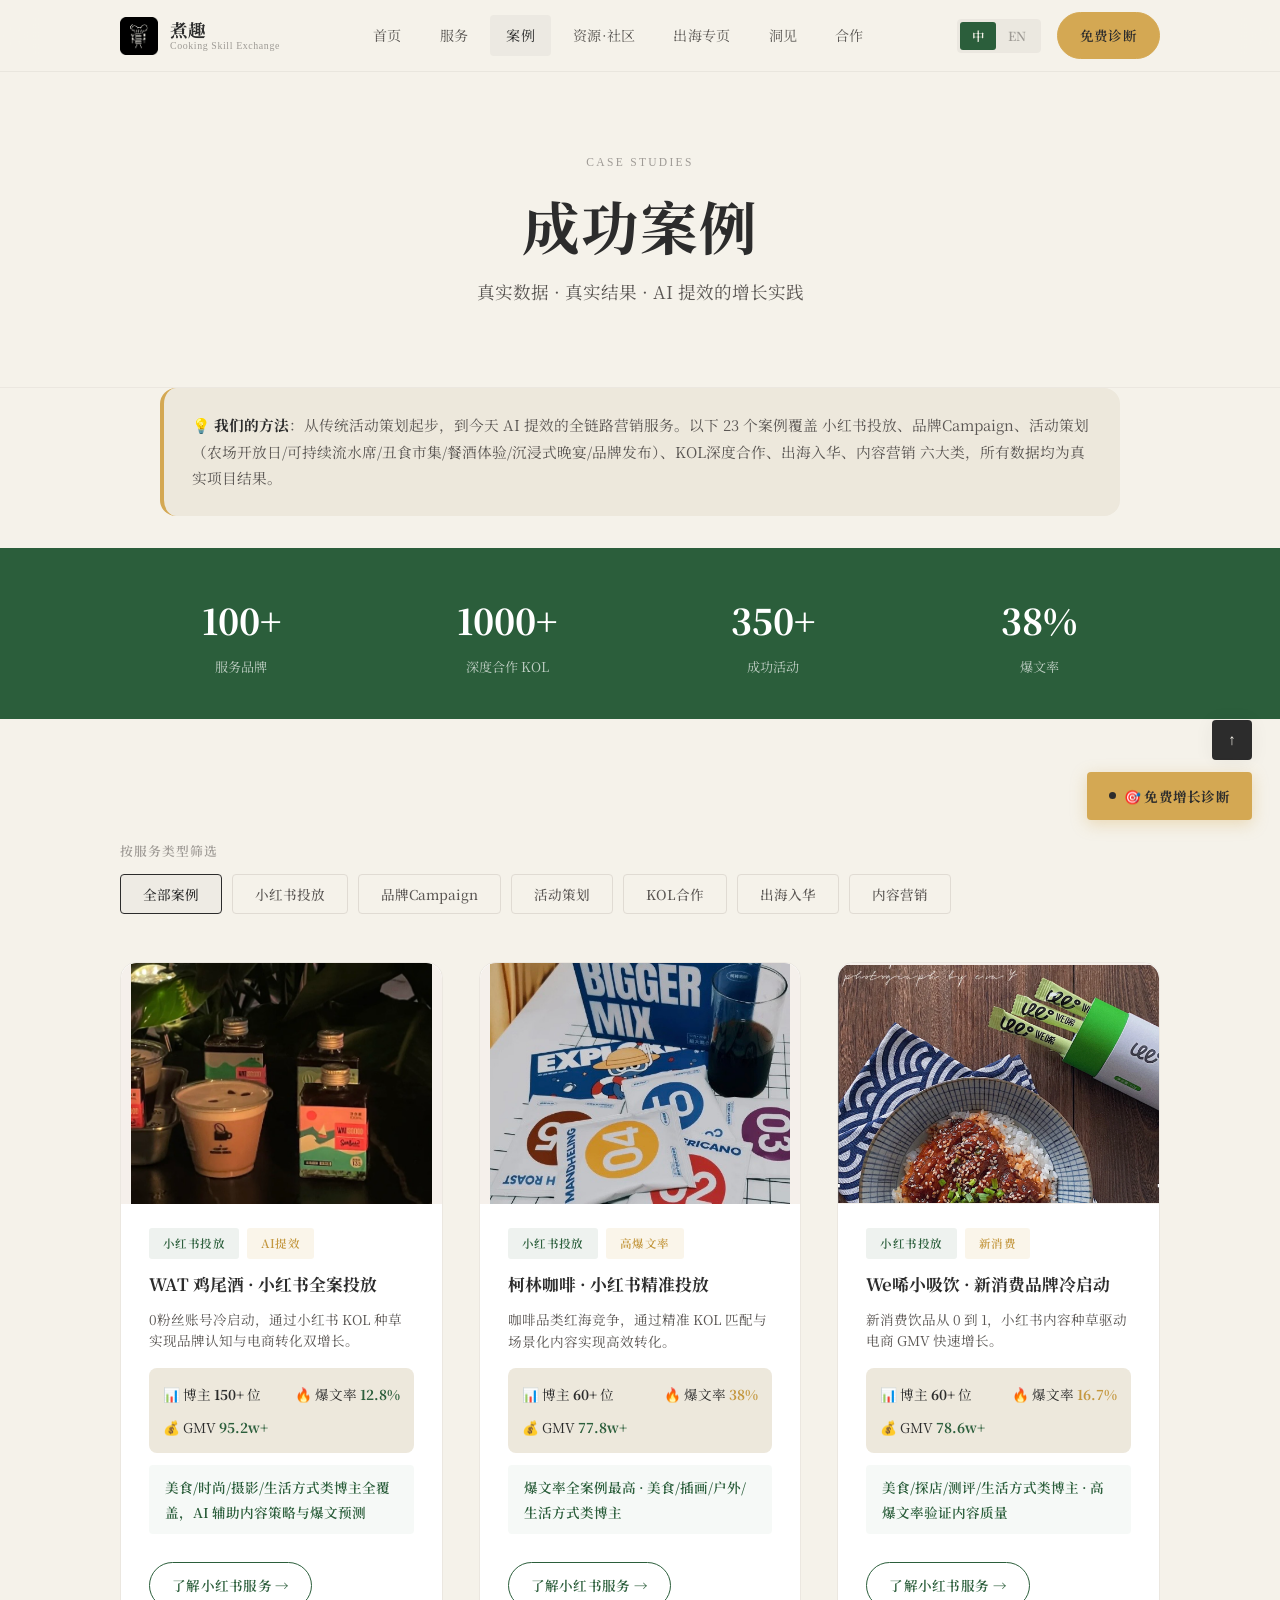
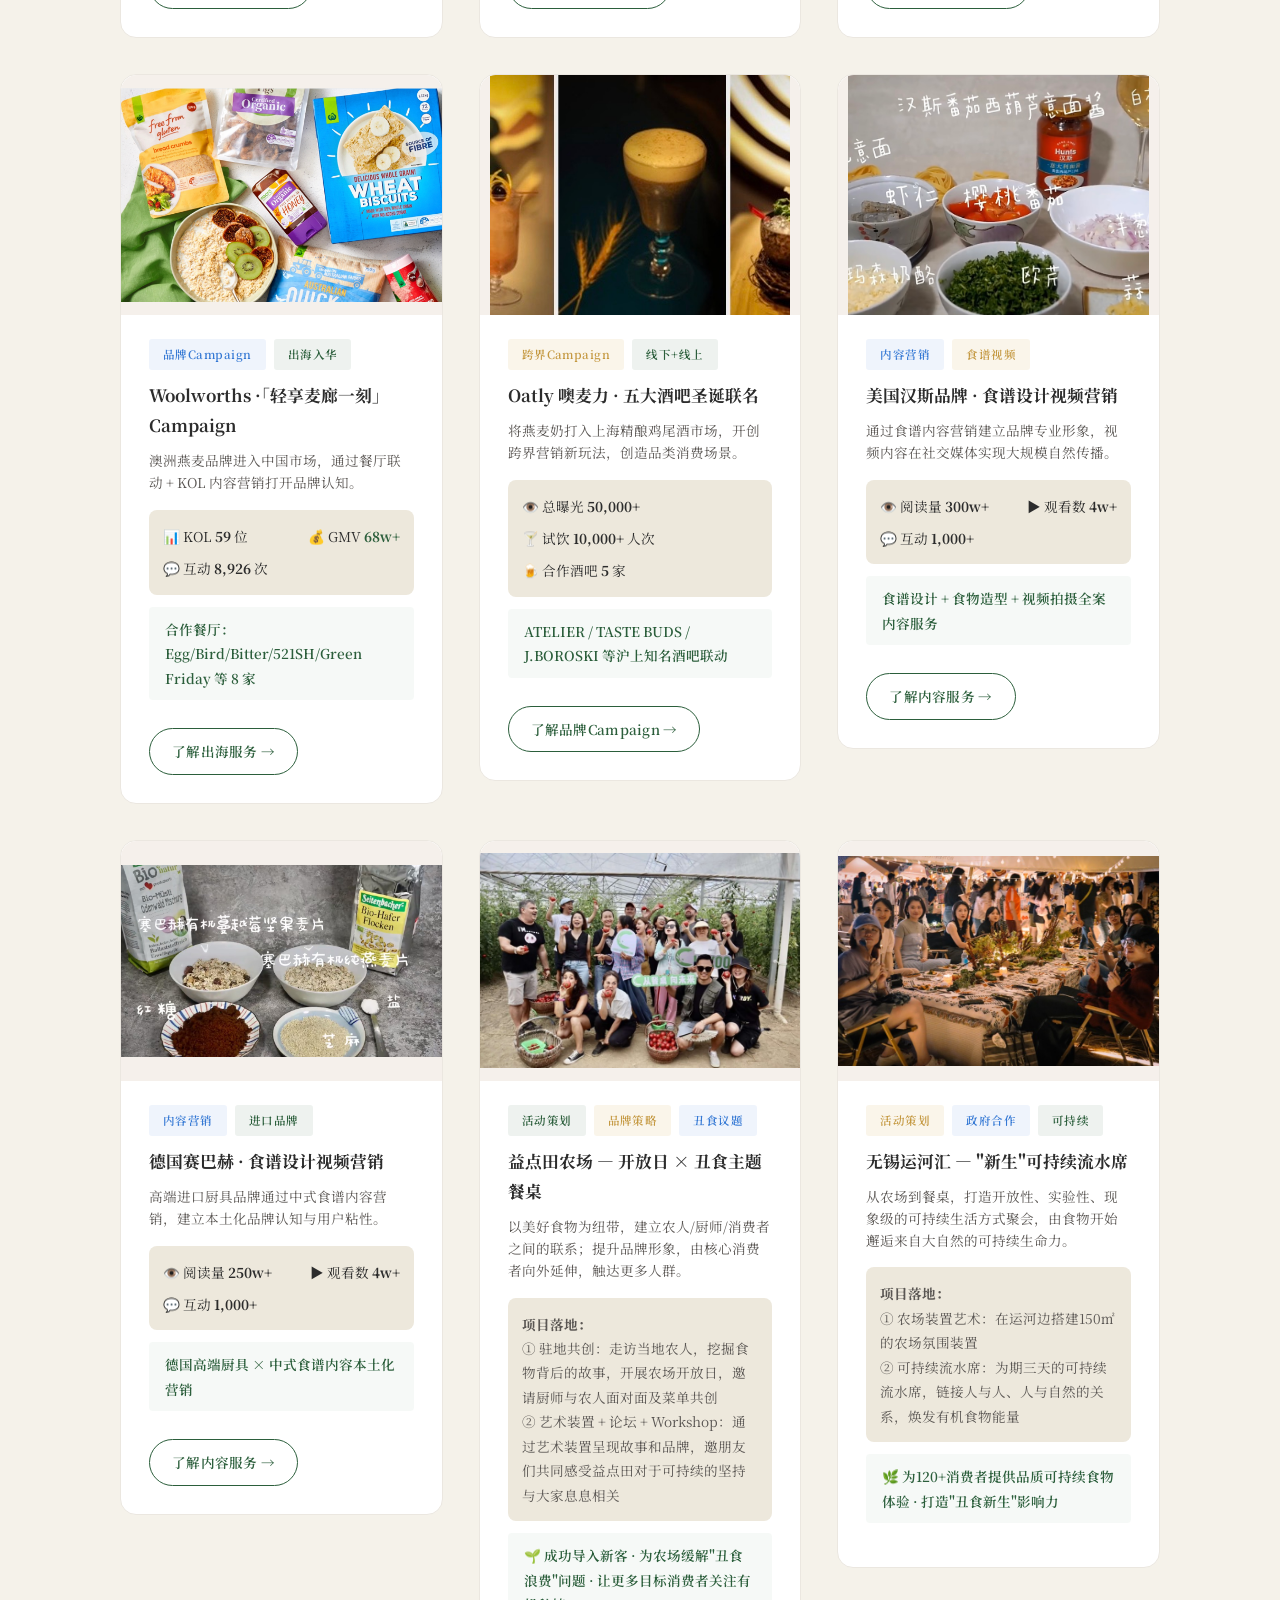
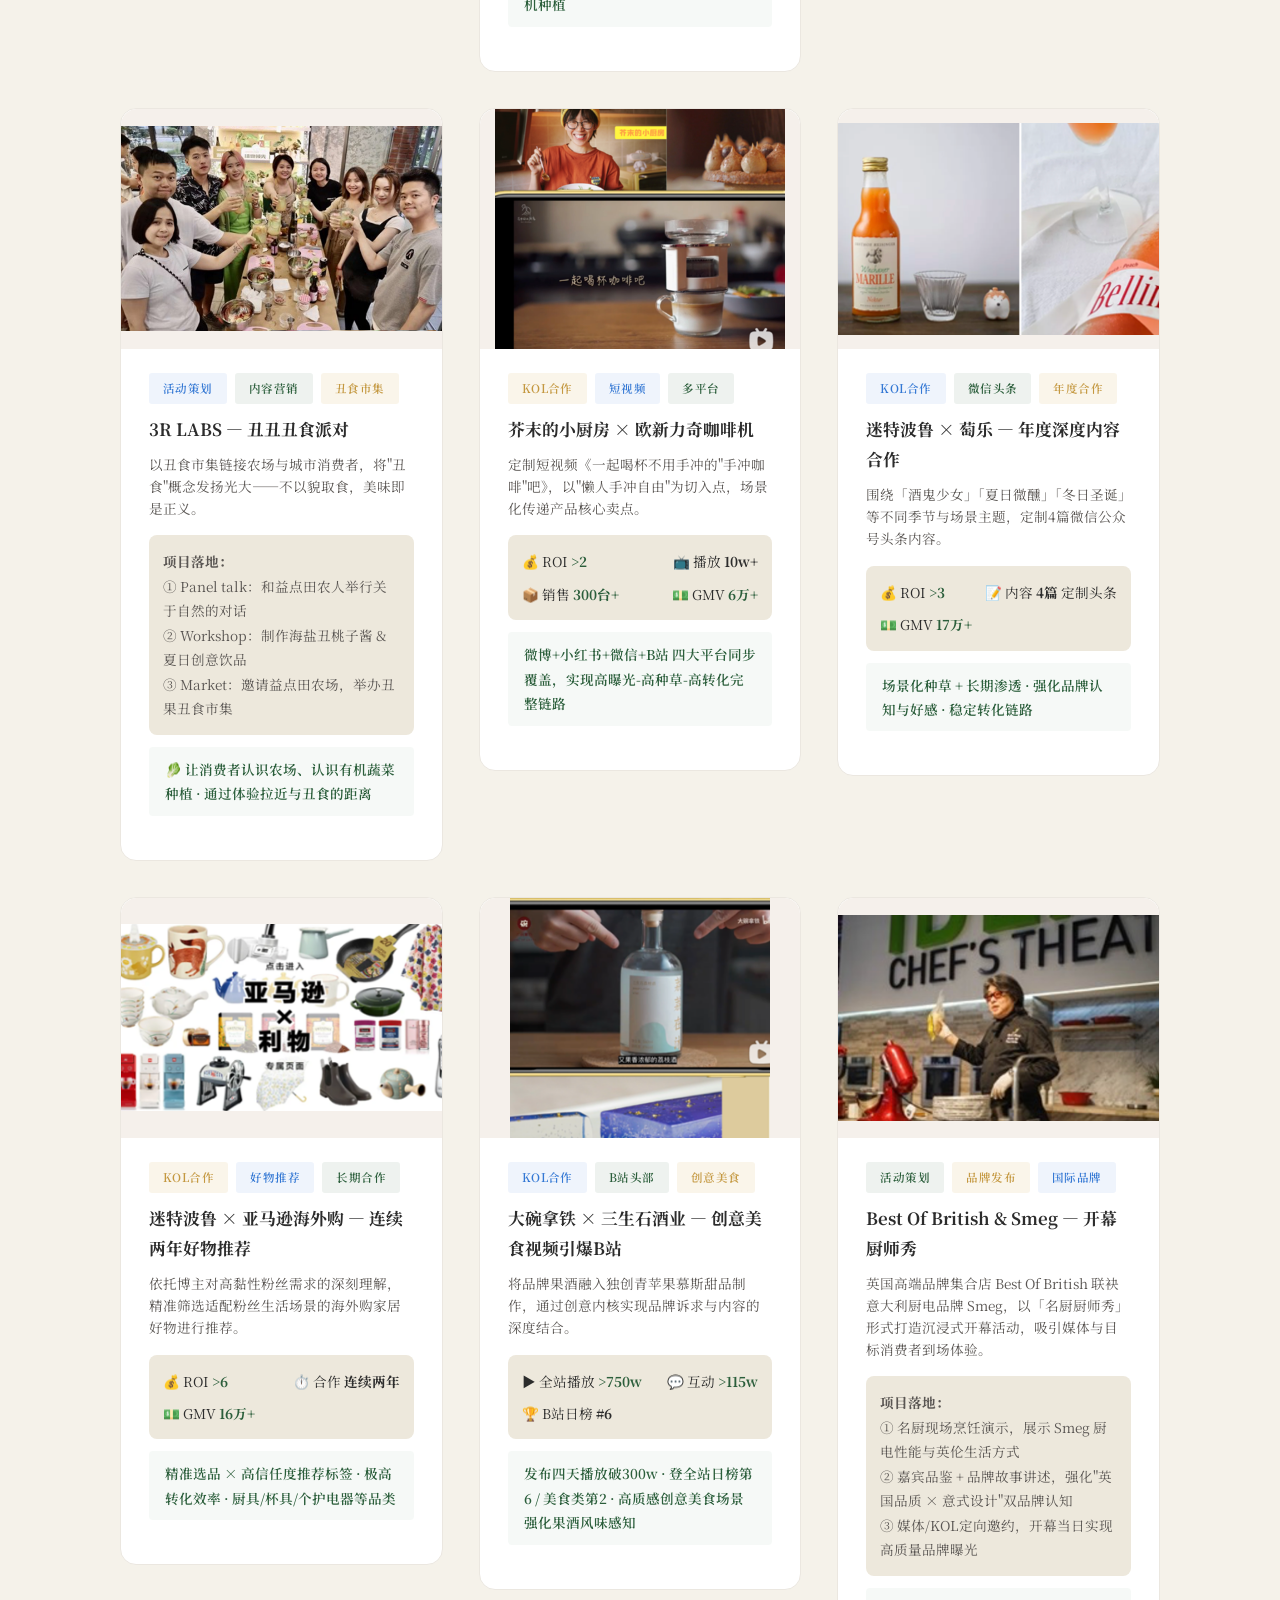
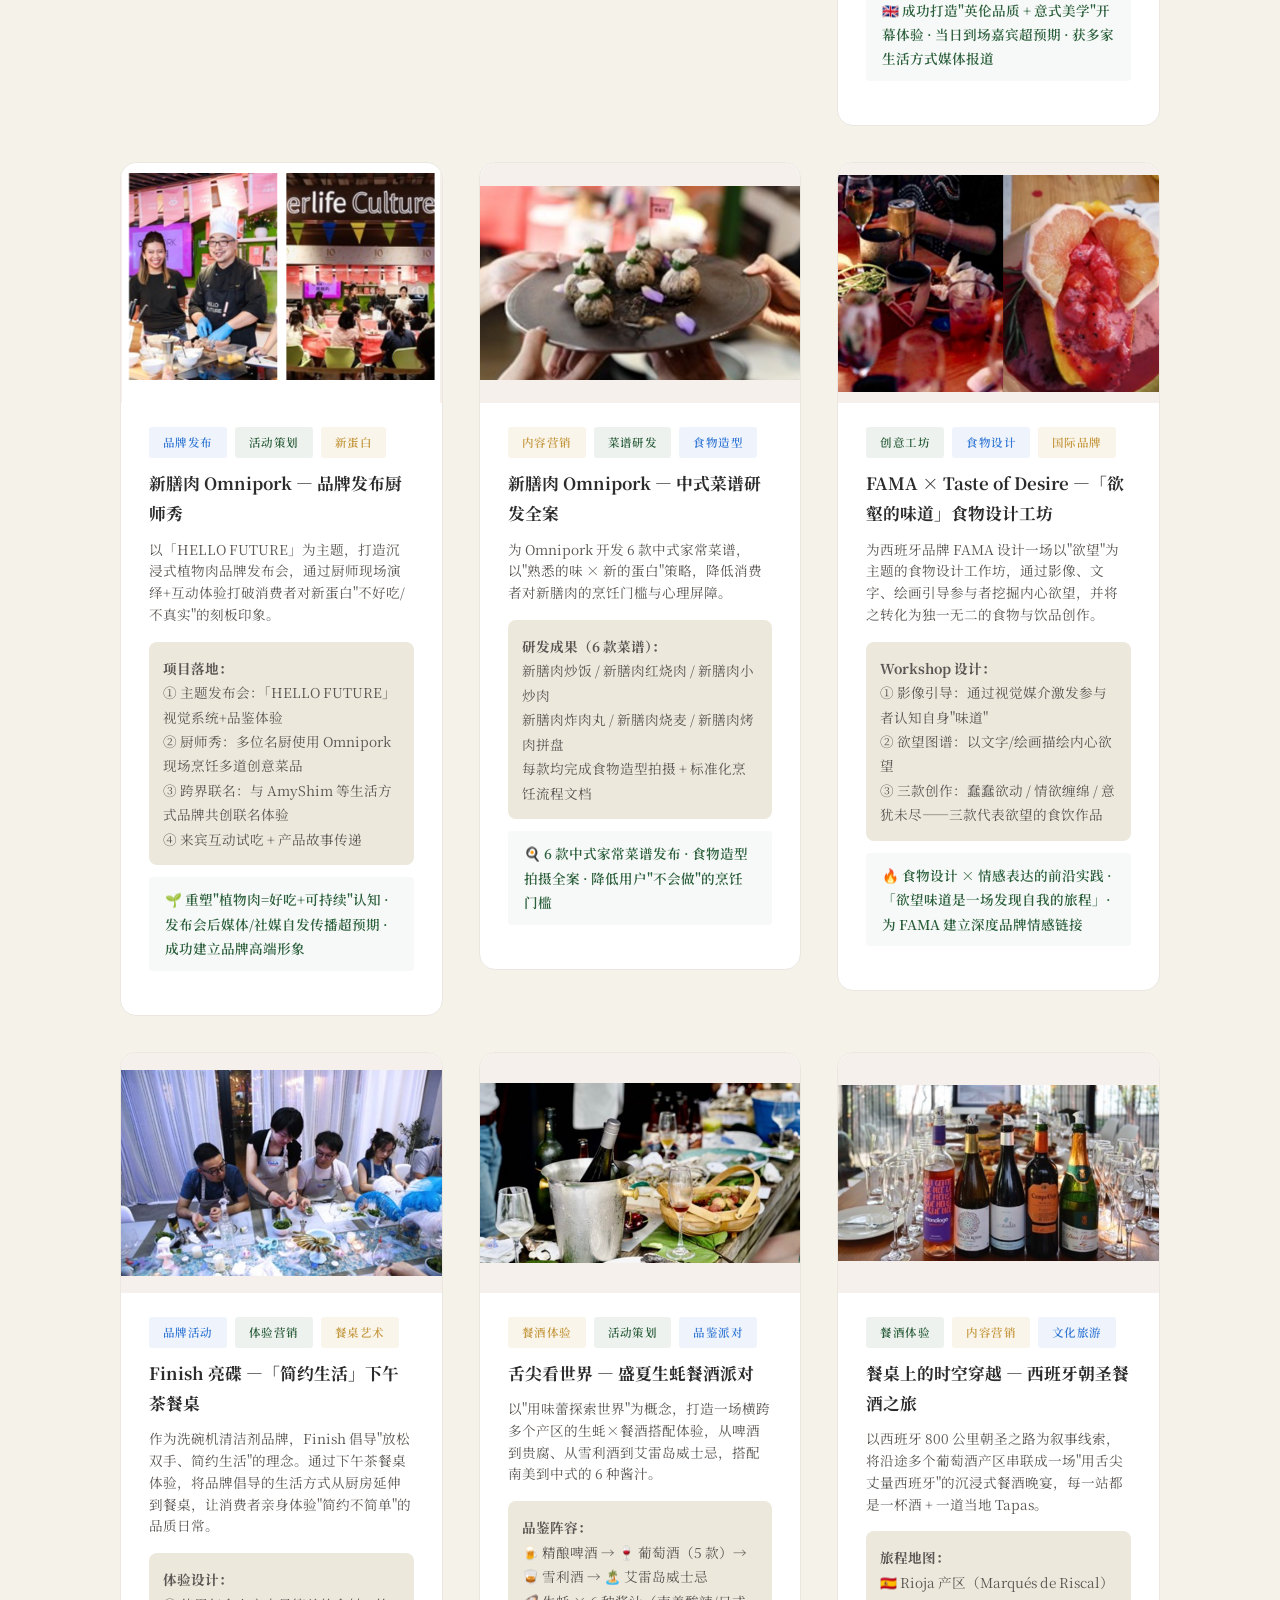
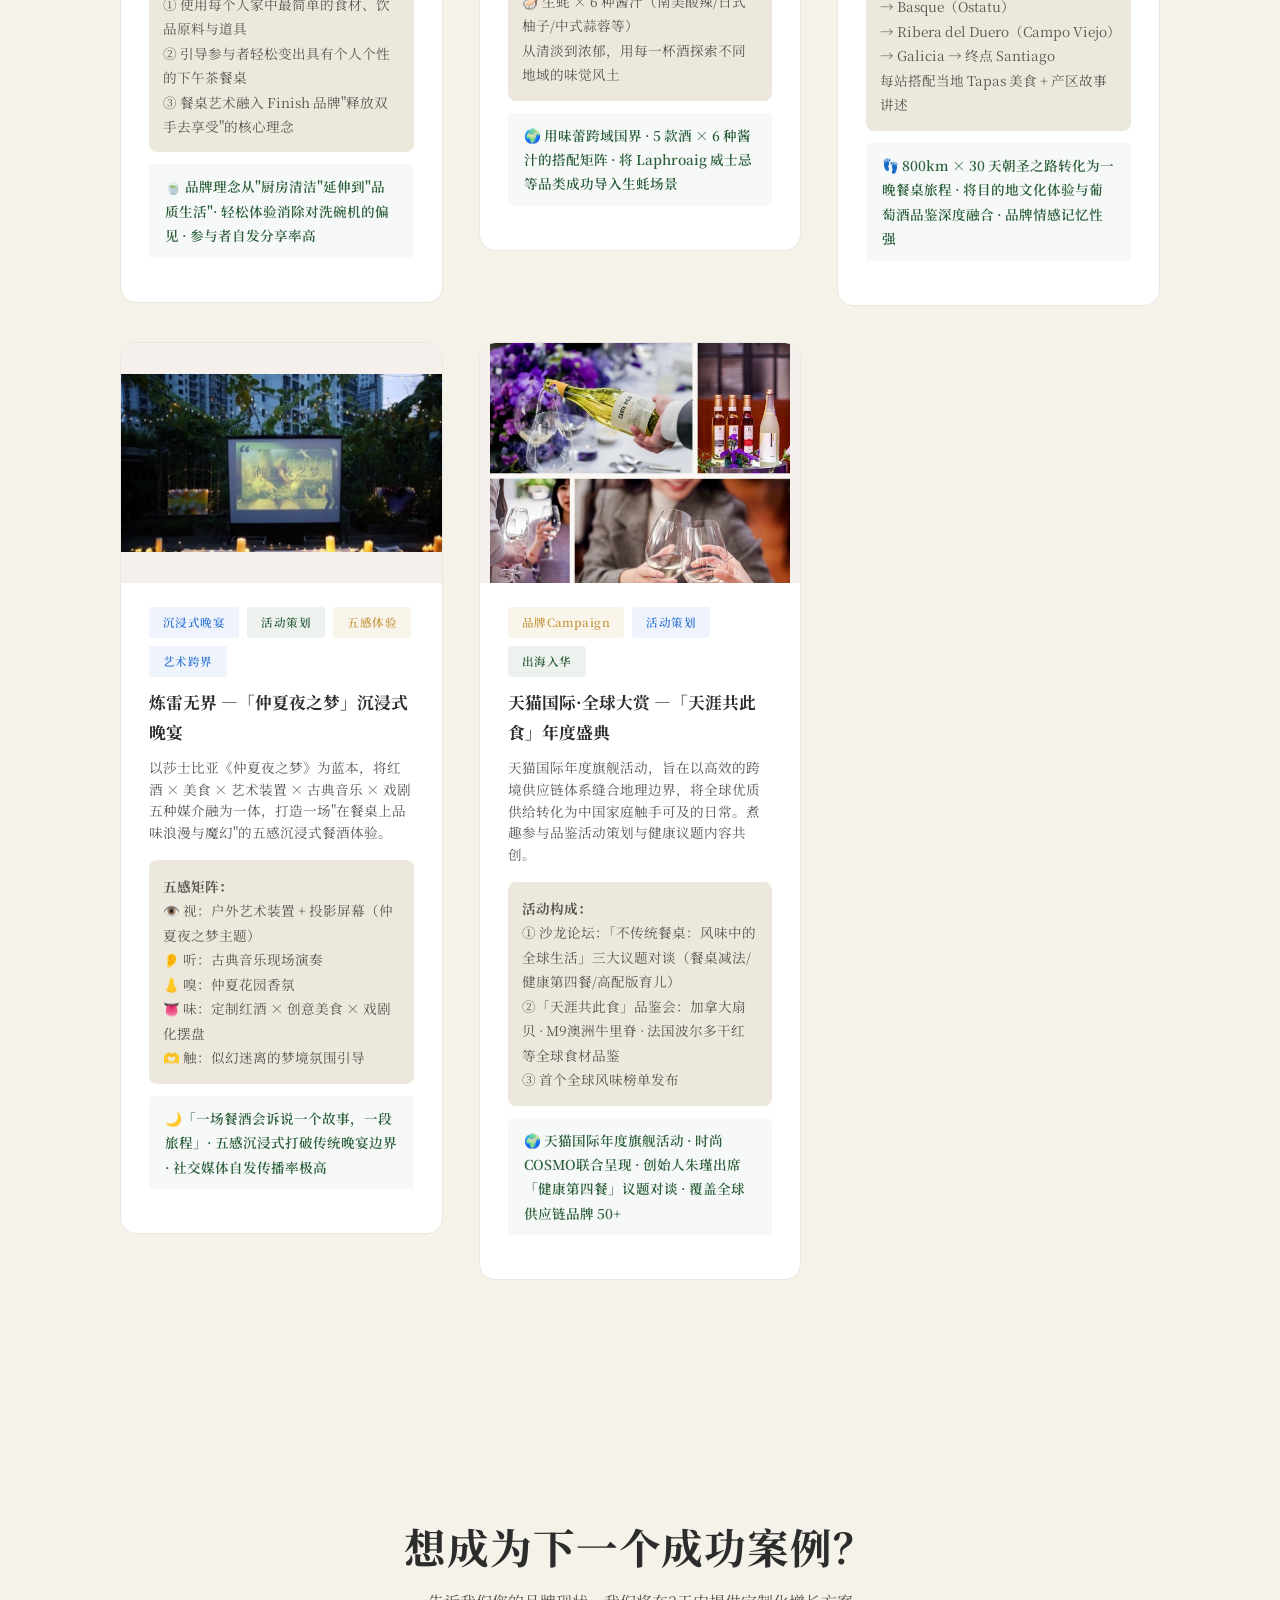
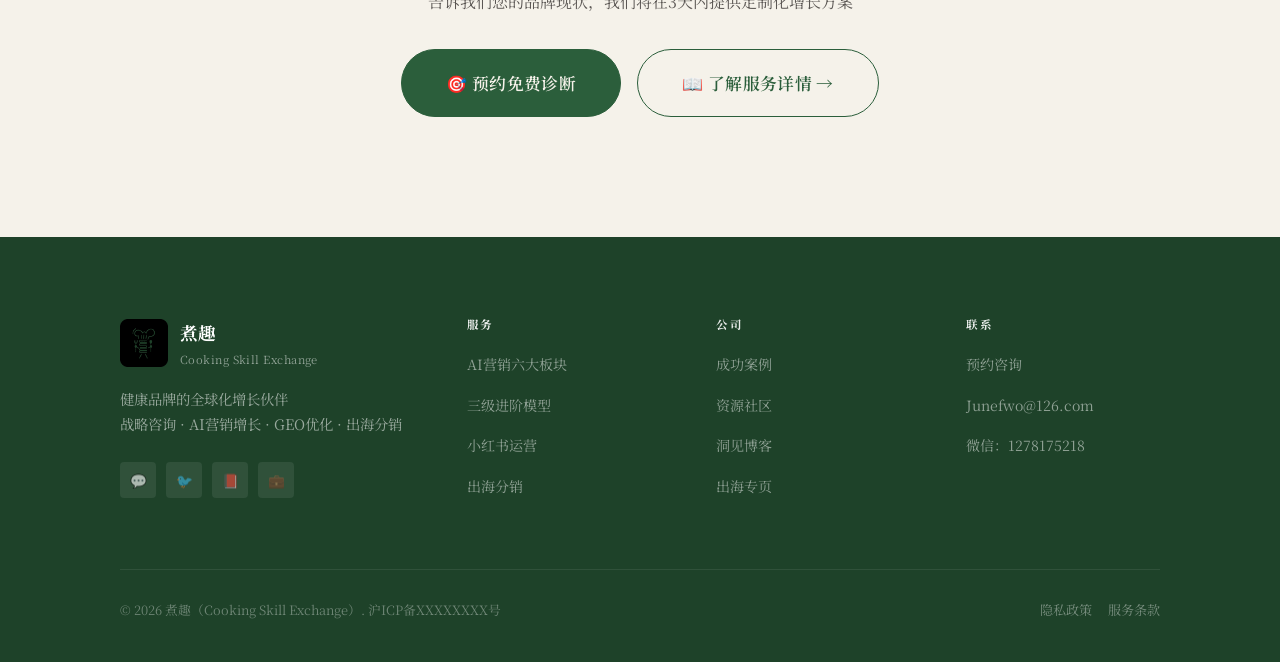
==== commit b4e9ff0c: "fix: 替换 Logo 为透明 PNG，移除白边\n\n- 使用 BLACK-03.jpg 处理为透明 PNG（logo-black.png）\n- 白色像素 → 透明（threshold 240）" ====
--- a/pages/cases.html
+++ b/pages/cases.html
@@ -15,7 +15,7 @@
 <nav class="navbar" id="navbar">
   <div class="navbar-inner">
     <a href="../index.html" class="navbar-logo">
-      <img src="../assets/images/logo-black.jpg" alt="CSE" class="navbar-logo-img">
+      <img src="../assets/images/logo-black.png" alt="CSE" class="navbar-logo-img">
       <div class="navbar-logo-text">
         <span class="navbar-logo-cn">煮趣</span>
         <span class="navbar-logo-en">Cooking Skill Exchange</span>
@@ -702,7 +702,7 @@
     <div class="footer-grid">
       <div class="footer-brand">
         <div class="footer-logo">
-          <img src="../assets/images/logo-black.jpg" alt="CSE" class="footer-logo-img">
+          <img src="../assets/images/logo-black.png" alt="CSE" class="footer-logo-img">
           <div>
             <div class="footer-logo-text-cn">煮趣</div>
             <div class="footer-logo-text-en">Cooking Skill Exchange</div>
